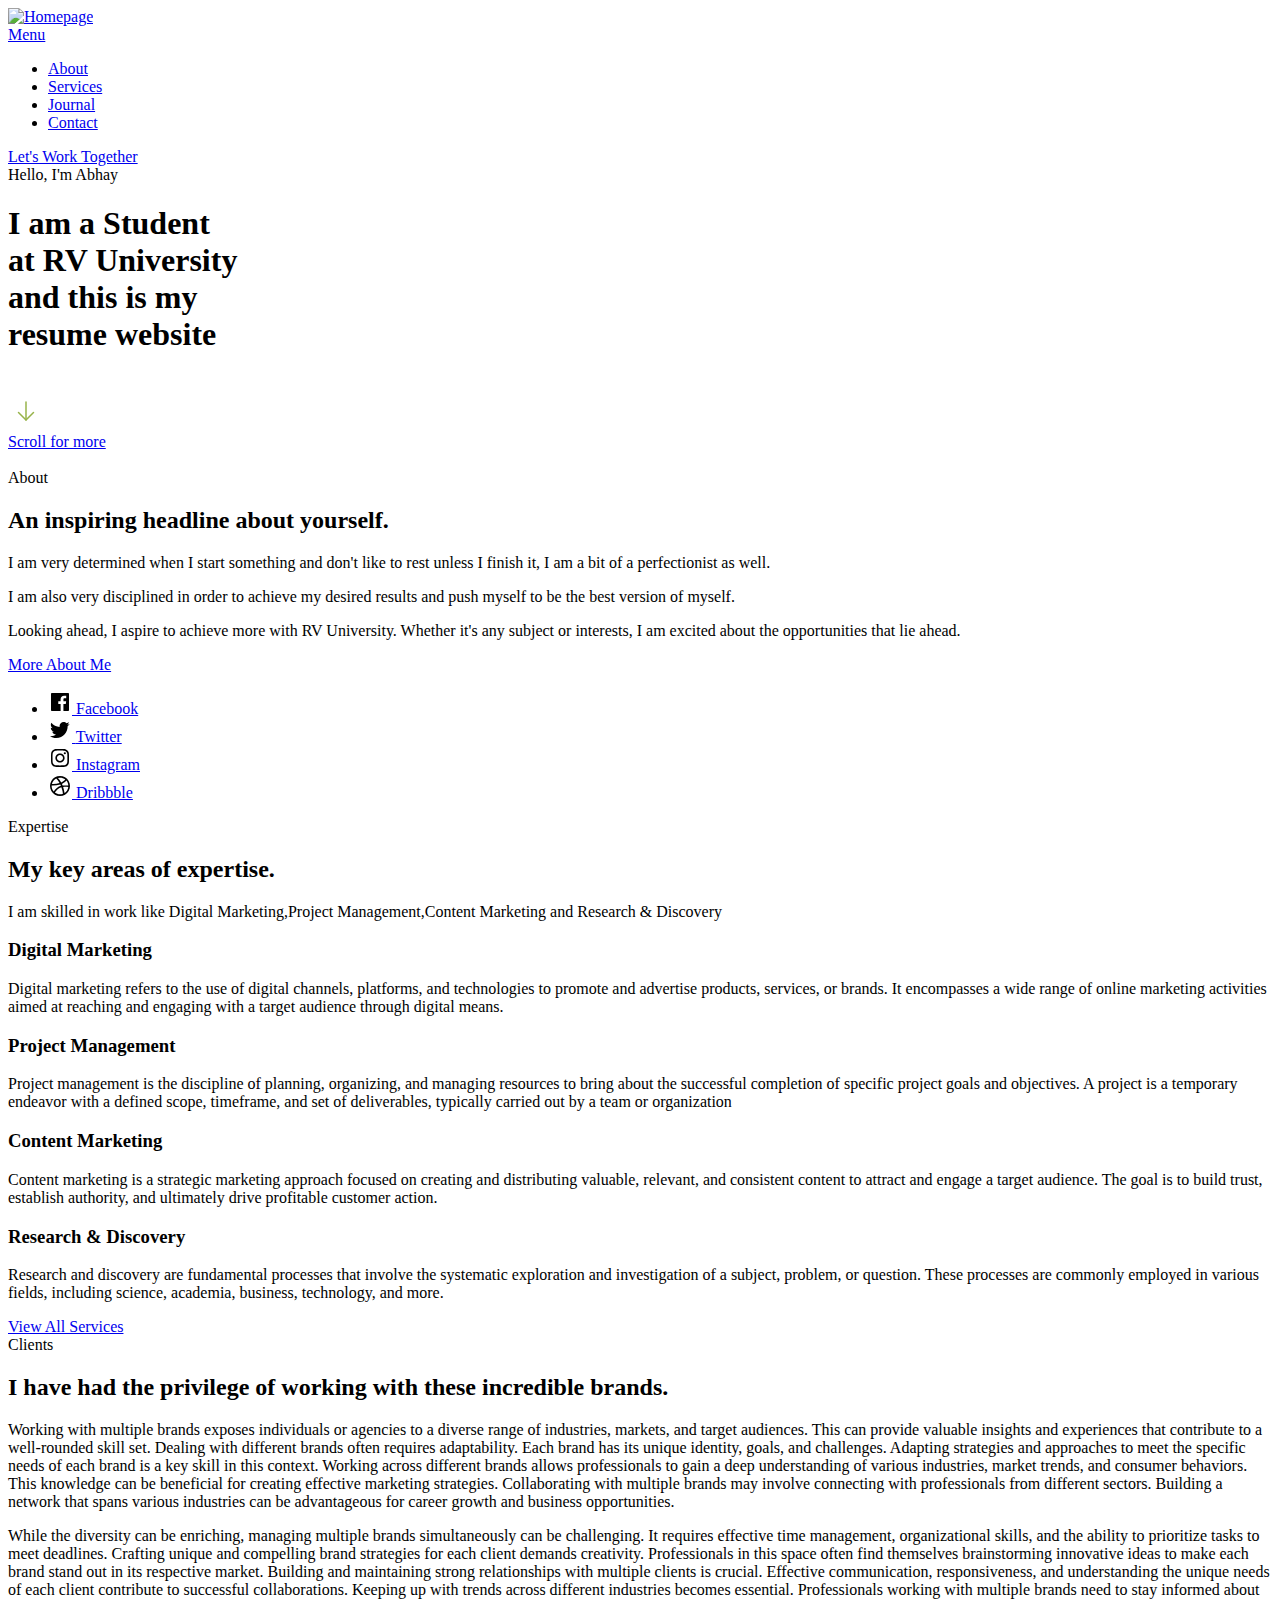
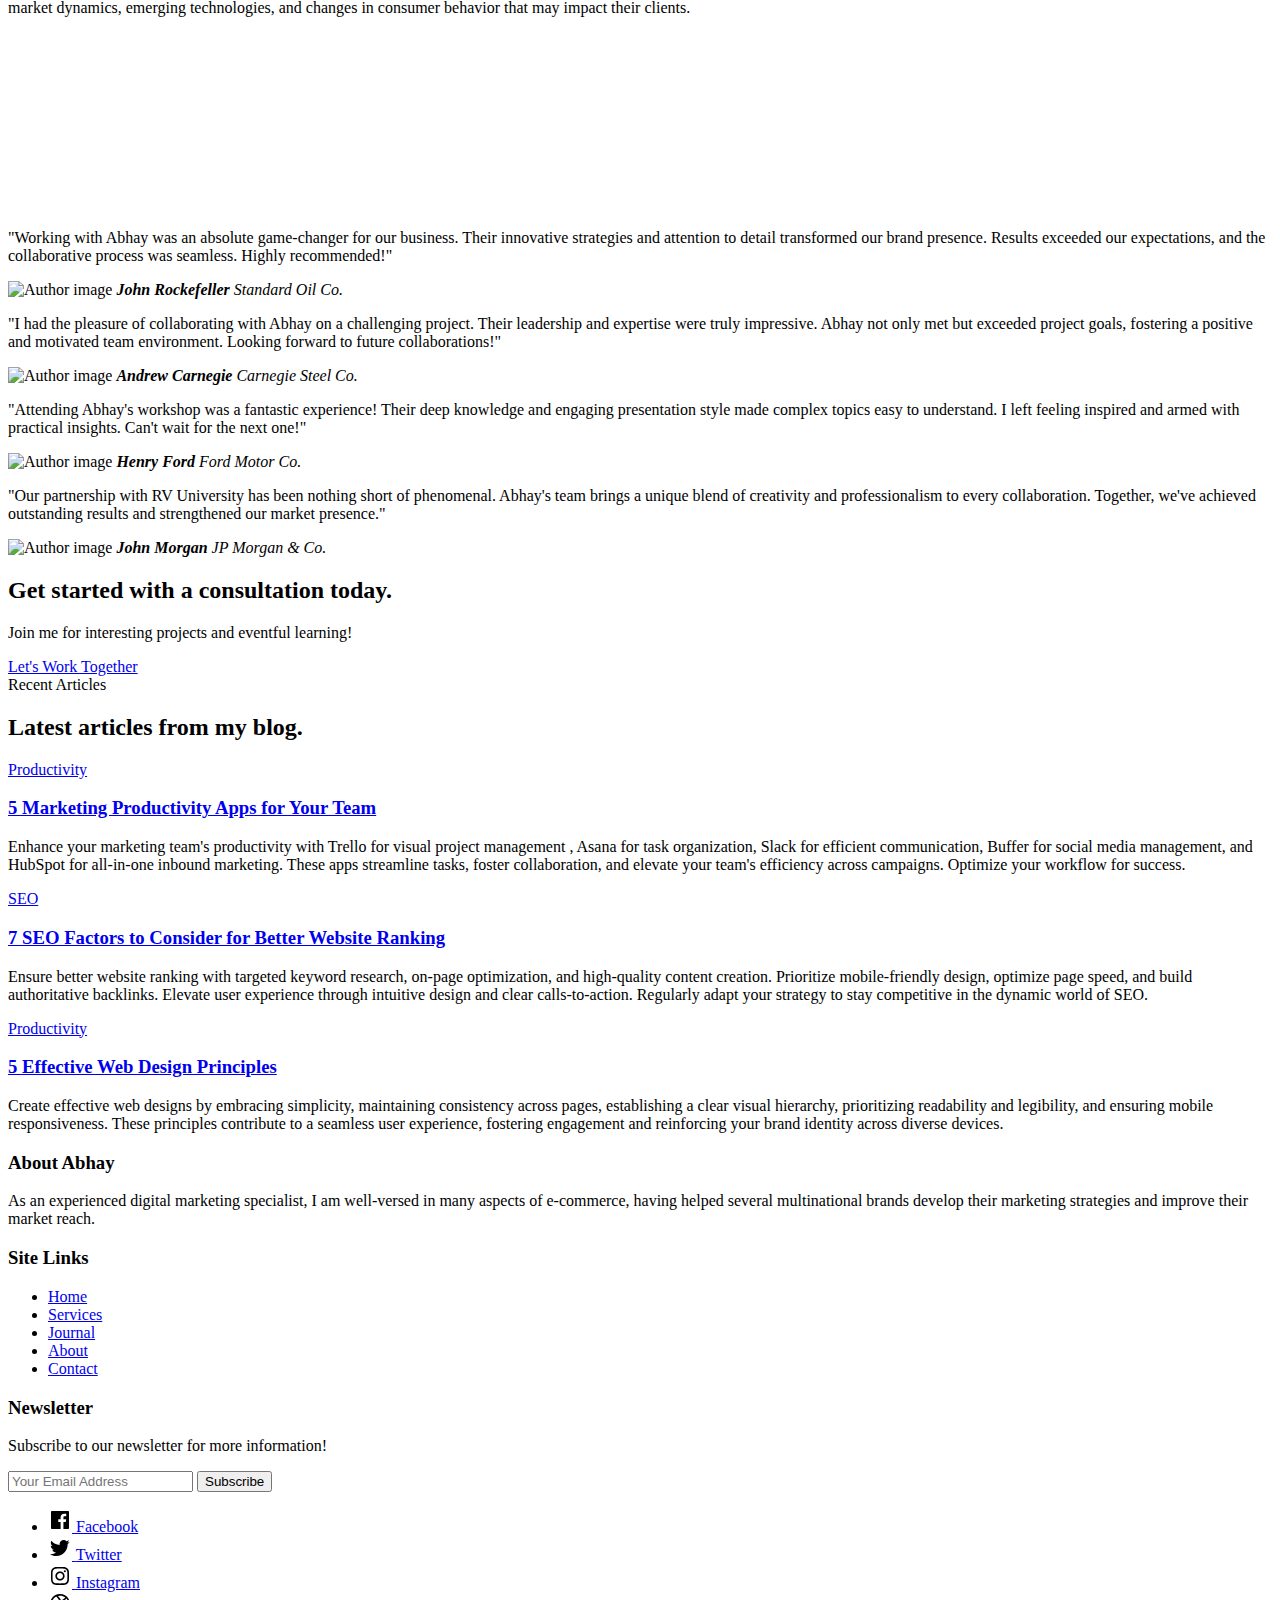
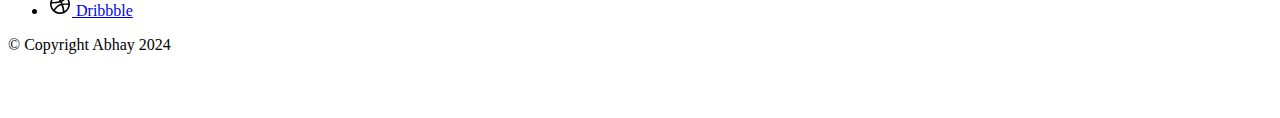
==== index.html @ 5c1fb2f8 "Add files via upload" ====
<!DOCTYPE html>
<html lang="en" class="no-js" >
<head>

    <!--- basic page needs
    ================================================== -->
    <meta charset="utf-8">
    <meta name="viewport" content="width=device-width, initial-scale=1">
    <title>Abhay</title>

    <script>
        document.documentElement.classList.remove('no-js');
        document.documentElement.classList.add('js');
    </script>

    <!-- CSS
    ================================================== -->
    <link rel="stylesheet" href="css/vendor.css">
    <link rel="stylesheet" href="css/styles.css">

    <!-- favicons
    ================================================== -->
    <link rel="apple-touch-icon" sizes="180x180" href="apple-touch-icon.png">
    <link rel="icon" type="image/png" sizes="32x32" href="C:\RVU\hackathon\abhay-resume\images\icons\apex.png">
    <link rel="icon" type="image/png" sizes="16x16" href="C:\RVU\hackathon\abhay-resume\images\icons\apex.png">
    <link rel="manifest" href="site.webmanifest">

</head>


<body id="top">

    
    <!-- preloader
    ================================================== -->
    <div id="preloader">
        <div id="loader" class="dots-fade">
            <div></div>
            <div></div>
            <div></div>
        </div>
    </div>


    <!-- page wrap
    ================================================== -->
    <div id="page" class="s-pagewrap ss-home">


        <!-- # site header 
        ================================================== -->
        <header class="s-header">

            <div class="row s-header__inner width-sixteen-col">

                <div class="s-header__block">
                    <div class="s-header__logo">
                        <a class="logo" href="index.html">
                            <img src="C:\RVU\hackathon\abhay-resume\images\icons\logo.jpg" alt="Homepage">
                        </a>
                    </div>

                    <a class="s-header__menu-toggle" href="#0"><span>Menu</span></a>
                </div> <!-- end s-header__block -->

                <nav class="s-header__nav">
    
                    <ul class="s-header__menu-links">
                        <li><a href="about.html">About</a></li>
                        <li><a href="services.html">Services</a></li>
                        <li><a href="blog.html">Journal</a></li>
                        <li><a href="contact.html">Contact</a></li>
                    </ul> <!-- s-header__menu-links -->

                    <div class="s-header__contact">
                        <a href="contact.html" class="btn btn--primary s-header__contact-btn">Let's Work Together</a>                        
                    </div> <!-- s-header__contact -->
    
                </nav> <!-- end s-header__nav -->

            </div> <!-- end s-header__inner -->

        </header> <!-- end s-header -->


        <!-- # site main content
        ================================================== -->
        <section id="content" class="s-content">

            <!-- intro
            ----------------------------------------------- -->
            <section id="intro" class="s-intro">

                <div class="row s-intro__content width-sixteen-col">

                    <div class="column lg-12 s-intro__content-inner grid-block">
                        
                        <div class="s-intro__content-text">
                            <div class="s-intro__content-pretitle text-pretitle">Hello, I'm Abhay</div>
                            <h1 class="s-intro__content-title">
                            I am a Student <br>
                            at RV University <br>
                            and this is my <br>
                            resume website
                            </h1>
                        </div> <!-- s-intro__content-text -->

                        <div class="s-intro__content-media"> 
                            <div class="s-intro__content-media-inner">                               
                                <img src="C:\Users\abhay\OneDrive\Pictures\Saved Pictures\pfp.jpg" srcset="C:\Users\abhay\OneDrive\Pictures\Saved Pictures\pfp-bg.jpg 1x,C:\Users\abhay\OneDrive\Pictures\Saved Pictures-bg@2x.jpg 2x" alt="">
                                <div class="lines">                               
                                    <span></span>                                  
                                </div>
                            </div>
                        </div> <!-- s-intro__content-media -->                      

                        <div class="s-intro__scroll-down">
                            <a href="#about" class="smoothscroll">
                                <div class="scroll-icon">
                                    <svg xmlns="http://www.w3.org/2000/svg" viewBox="0 0 24 24" width="36" height="36" fill="none" stroke="#97b34a" stroke-width="1" stroke-linecap="round" stroke-linejoin="round">&lt;!--!  Atomicons Free 1.00 by @atisalab License - https://atomicons.com/license/ (Icons: CC BY 4.0) Copyright 2021 Atomicons --&gt;<polyline points="7 13 12 18 17 13"></polyline><line x1="12" y1="18" x2="12" y2="6"></line></svg>
                                </div>
                                <span>Scroll for more</span>
                            </a>
                        </div> <!-- s-intro__scroll-down -->
                        
                    </div> <!-- s-intro__content-inner -->

                </div> <!-- s-intro__content -->

            </section> <!-- end s-intro -->

            <!-- about
            ----------------------------------------------- -->
            <section id="about" class="s-about target-section">

                <div class="row s-about__content width-sixteen-col">
                    <div class="column grid-block grid-section-split">

                        <img src="images/geometric_shape.svg" alt="" class="s-about__content-imgbg">

                        <div class="section-header grid-section-split__header">
                            <div class="text-pretitle">About</div>                           
                            <h2 class="text-display-title">
                            An inspiring headline about yourself.
                            </h2>                           
                        </div> <!-- end section-header -->

                        <div class="s-about__content-main grid-section-split__primary">
                            <p class="attention-getter">
                           I am very determined when I start something
                           and don't like to rest unless I finish it,
                           I am a bit of a perfectionist as well.
                            </p>

                            <p class="attention-getter">
                            I am also very disciplined in order to achieve my desired results
                            and push myself to be the best version of myself.

                            <p class="attention-getter">
                                Looking ahead, I aspire to achieve more with RV University.
                                 Whether it's any subject or interests, 
                                 I am excited about the opportunities that lie ahead.
                            </p>
                        </div> <!-- end s-about__content-main -->

                        <div class="s-about__content-btn grid-section-split__bottom">
                            <a href="about.html" class="btn btn--stroke u-fullwidth">More About Me</a>

                            <ul class="s-about__social social-list">
                                <li>
                                    <a href="#0">
                                        <svg xmlns="http://www.w3.org/2000/svg" width="24" height="24" viewBox="0 0 24 24" style="fill:rgba(0, 0, 0, 1);transform:;-ms-filter:"><path d="M20,3H4C3.447,3,3,3.448,3,4v16c0,0.552,0.447,1,1,1h8.615v-6.96h-2.338v-2.725h2.338v-2c0-2.325,1.42-3.592,3.5-3.592 c0.699-0.002,1.399,0.034,2.095,0.107v2.42h-1.435c-1.128,0-1.348,0.538-1.348,1.325v1.735h2.697l-0.35,2.725h-2.348V21H20 c0.553,0,1-0.448,1-1V4C21,3.448,20.553,3,20,3z"></path></svg>
                                        <span class="u-screen-reader-text">Facebook</span>
                                    </a>
                                </li>
                                <li>
                                    <a href="#0">
                                        <svg xmlns="http://www.w3.org/2000/svg" width="24" height="24" viewBox="0 0 24 24" style="fill:rgba(0, 0, 0, 1);transform:;-ms-filter:"><path d="M19.633,7.997c0.013,0.175,0.013,0.349,0.013,0.523c0,5.325-4.053,11.461-11.46,11.461c-2.282,0-4.402-0.661-6.186-1.809 c0.324,0.037,0.636,0.05,0.973,0.05c1.883,0,3.616-0.636,5.001-1.721c-1.771-0.037-3.255-1.197-3.767-2.793 c0.249,0.037,0.499,0.062,0.761,0.062c0.361,0,0.724-0.05,1.061-0.137c-1.847-0.374-3.23-1.995-3.23-3.953v-0.05 c0.537,0.299,1.16,0.486,1.82,0.511C3.534,9.419,2.823,8.184,2.823,6.787c0-0.748,0.199-1.434,0.548-2.032 c1.983,2.443,4.964,4.04,8.306,4.215c-0.062-0.3-0.1-0.611-0.1-0.923c0-2.22,1.796-4.028,4.028-4.028 c1.16,0,2.207,0.486,2.943,1.272c0.91-0.175,1.782-0.512,2.556-0.973c-0.299,0.935-0.936,1.721-1.771,2.22 c0.811-0.088,1.597-0.312,2.319-0.624C21.104,6.712,20.419,7.423,19.633,7.997z"></path></svg>
                                        <span class="u-screen-reader-text">Twitter</span>
                                    </a>
                                </li>
                                <li>
                                    <a href="#0">
                                        <svg xmlns="http://www.w3.org/2000/svg" width="24" height="24" viewBox="0 0 24 24" style="fill:rgba(0, 0, 0, 1);transform:;-ms-filter:"><path d="M11.999,7.377c-2.554,0-4.623,2.07-4.623,4.623c0,2.554,2.069,4.624,4.623,4.624c2.552,0,4.623-2.07,4.623-4.624 C16.622,9.447,14.551,7.377,11.999,7.377L11.999,7.377z M11.999,15.004c-1.659,0-3.004-1.345-3.004-3.003 c0-1.659,1.345-3.003,3.004-3.003s3.002,1.344,3.002,3.003C15.001,13.659,13.658,15.004,11.999,15.004L11.999,15.004z"></path><circle cx="16.806" cy="7.207" r="1.078"></circle><path d="M20.533,6.111c-0.469-1.209-1.424-2.165-2.633-2.632c-0.699-0.263-1.438-0.404-2.186-0.42 c-0.963-0.042-1.268-0.054-3.71-0.054s-2.755,0-3.71,0.054C7.548,3.074,6.809,3.215,6.11,3.479C4.9,3.946,3.945,4.902,3.477,6.111 c-0.263,0.7-0.404,1.438-0.419,2.186c-0.043,0.962-0.056,1.267-0.056,3.71c0,2.442,0,2.753,0.056,3.71 c0.015,0.748,0.156,1.486,0.419,2.187c0.469,1.208,1.424,2.164,2.634,2.632c0.696,0.272,1.435,0.426,2.185,0.45 c0.963,0.042,1.268,0.055,3.71,0.055s2.755,0,3.71-0.055c0.747-0.015,1.486-0.157,2.186-0.419c1.209-0.469,2.164-1.424,2.633-2.633 c0.263-0.7,0.404-1.438,0.419-2.186c0.043-0.962,0.056-1.267,0.056-3.71s0-2.753-0.056-3.71C20.941,7.57,20.801,6.819,20.533,6.111z M19.315,15.643c-0.007,0.576-0.111,1.147-0.311,1.688c-0.305,0.787-0.926,1.409-1.712,1.711c-0.535,0.199-1.099,0.303-1.67,0.311 c-0.95,0.044-1.218,0.055-3.654,0.055c-2.438,0-2.687,0-3.655-0.055c-0.569-0.007-1.135-0.112-1.669-0.311 c-0.789-0.301-1.414-0.923-1.719-1.711c-0.196-0.534-0.302-1.099-0.311-1.669c-0.043-0.95-0.053-1.218-0.053-3.654 c0-2.437,0-2.686,0.053-3.655c0.007-0.576,0.111-1.146,0.311-1.687c0.305-0.789,0.93-1.41,1.719-1.712 c0.534-0.198,1.1-0.303,1.669-0.311c0.951-0.043,1.218-0.055,3.655-0.055c2.437,0,2.687,0,3.654,0.055 c0.571,0.007,1.135,0.112,1.67,0.311c0.786,0.303,1.407,0.925,1.712,1.712c0.196,0.534,0.302,1.099,0.311,1.669 c0.043,0.951,0.054,1.218,0.054,3.655c0,2.436,0,2.698-0.043,3.654H19.315z"></path></svg>
                                        <span class="u-screen-reader-text">Instagram</span>
                                    </a>
                                </li>
                                <li>
                                    <a href="#0">
                                        <svg xmlns="http://www.w3.org/2000/svg" width="24" height="24" viewBox="0 0 24 24" style="fill: rgba(0, 0, 0, 1);transform: ;msFilter:;"><path d="M20.66 6.98a9.932 9.932 0 0 0-3.641-3.64C15.486 2.447 13.813 2 12 2s-3.486.447-5.02 1.34c-1.533.893-2.747 2.107-3.64 3.64S2 10.187 2 12s.446 3.487 1.34 5.02a9.924 9.924 0 0 0 3.641 3.64C8.514 21.553 10.187 22 12 22s3.486-.447 5.02-1.34a9.932 9.932 0 0 0 3.641-3.64C21.554 15.487 22 13.813 22 12s-.446-3.487-1.34-5.02zM12 3.66c2 0 3.772.64 5.32 1.919-.92 1.174-2.286 2.14-4.1 2.9-1.002-1.813-2.088-3.327-3.261-4.54A7.715 7.715 0 0 1 12 3.66zM5.51 6.8a8.116 8.116 0 0 1 2.711-2.22c1.212 1.201 2.325 2.7 3.34 4.5-2 .6-4.114.9-6.341.9-.573 0-1.006-.013-1.3-.04A8.549 8.549 0 0 1 5.51 6.8zM3.66 12c0-.054.003-.12.01-.2.007-.08.01-.146.01-.2.254.014.641.02 1.161.02 2.666 0 5.146-.367 7.439-1.1.187.373.381.793.58 1.26-1.32.293-2.674 1.006-4.061 2.14S6.4 16.247 5.76 17.5c-1.4-1.587-2.1-3.42-2.1-5.5zM12 20.34c-1.894 0-3.594-.587-5.101-1.759.601-1.187 1.524-2.322 2.771-3.401 1.246-1.08 2.483-1.753 3.71-2.02a29.441 29.441 0 0 1 1.56 6.62 8.166 8.166 0 0 1-2.94.56zm7.08-3.96a8.351 8.351 0 0 1-2.58 2.621c-.24-2.08-.7-4.107-1.379-6.081.932-.066 1.765-.1 2.5-.1.799 0 1.686.034 2.659.1a8.098 8.098 0 0 1-1.2 3.46zm-1.24-5c-1.16 0-2.233.047-3.22.14a27.053 27.053 0 0 0-.68-1.62c2.066-.906 3.532-2.006 4.399-3.3 1.2 1.414 1.854 3.027 1.96 4.84-.812-.04-1.632-.06-2.459-.06z"></path></svg>
                                        <span class="u-screen-reader-text">Dribbble</span>
                                    </a>
                                </li>
                            </ul> <!-- end s-footer__social -->
                        </div> <!-- end s-about__content-btn -->
                    
                    </div> <!-- content-inner -->
                </div>
                
            </section> <!-- end s-about -->

            <!-- expertise
            ----------------------------------------------- -->
            <section id="expertise" class="s-expertise">

                <div class="row s-expertise__content width-sixteen-col">
                    <div class="column xl-12 grid-block grid-section-split">

                        <div class="section-header grid-section-split__header">
                            <div class="text-pretitle">Expertise</div>                           
                            <h2 class="text-display-title">
                            My key areas of expertise.
                            </h2>     
                            
                            <p class="lead">
                           I am skilled in work like Digital Marketing,Project Management,Content Marketing and Research & Discovery
                            </p>
                        </div> <!-- end section-header -->

                        <div class="s-expertise__content-main grid-section-split__primary">

                            <div class="grid-list-items list-items show-ctr">
                                <div class="grid-list-items__item list-items__item">
                                    <div class="grid-list-items__title list-items__item-header">
                                        <h3 class="list-items__item-title">Digital Marketing</h3>
                                    </div>
                                    <div class="grid-list-items__text list-items__item-text">
                                        <p>
                                            Digital marketing refers to the use of digital channels, platforms, 
                                            and technologies to promote and advertise products, services, or brands. 
                                            It encompasses a wide range of online marketing activities aimed at reaching 
                                            and engaging with a target audience through digital means. 
                                        </p>
                                    </div>
                                </div> <!-- list-item -->
                                <div class="grid-list-items__item list-items__item">
                                    <div class="grid-list-items__title list-items__item-header">
                                        <h3 class="list-items__item-title">Project Management</h3>
                                    </div>
                                    <div class="grid-list-items__text list-items__item-text">
                                        <p>
                                            Project management is the discipline of planning, organizing, and managing resources to bring about the
                                             successful completion of specific project goals and objectives.
                                             A project is a temporary endeavor with a defined scope, timeframe, 
                                             and set of deliverables, typically carried out by a team or organization
                                        </p>
                                    </div>
                                </div> <!-- list-expertise__item -->
                                <div class="grid-list-items__item list-items__item">
                                    <div class="grid-list-items__title list-items__item-header">
                                        <h3 class="list-items__item-title">Content Marketing</h3>
                                    </div>
                                    <div class="grid-list-items__text list-items__item-text">
                                        <p>
                                            Content marketing is a strategic marketing approach focused on creating and distributing valuable, relevant,
                                             and consistent content to attract and engage a target audience. 
                                            The goal is to build trust, establish authority, and ultimately drive profitable customer action. 
                                        </p>
                                    </div>
                                </div> <!-- list-expertise__item -->
                                <div class="grid-list-items__item list-items__item">
                                    <div class="grid-list-items__title list-items__item-header">
                                        <h3 class="list-items__item-title">Research & Discovery</h3>
                                    </div>
                                    <div class="grid-list-items__text list-items__item-text">
                                        <p>
                                            Research and discovery are fundamental processes that involve the systematic exploration and 
                                            investigation of a subject, problem, or question.
                                             These processes are commonly employed in various fields,
                                              including science, academia, business, technology, and more. 
                                        </p>
                                    </div>
                                </div> <!-- list-expertise__item -->

                            </div> <!-- grid-list-items -->
                        </div> <!-- end s-expertise__content-main -->

                        <div class="s-expertise__content-btn grid-section-split__bottom">
                            <a href="services.html" class="btn btn--stroke u-fullwidth">View All Services</a>
                        </div> <!-- end s-about__content-btn -->

                    </div> <!-- end grid-block-->
                </div> <!-- end s-expertise__content -->

            </section> <!-- end s-expertise -->

            <!-- clients
            ----------------------------------------------- -->
            <section id="clients" class="s-clients">          

                <div class="row s-clients__content-block width-sixteen-col">
                    <div class="column xl-12 grid-block grid-section-split">
                    
                        <div class="section-header grid-section-split__header">
                            <div class="text-pretitle">Clients</div>                           
                            <h2 class="text-display-title">
                            I have had the privilege of working with these incredible brands.
                            </h2>       
                        </div> <!-- end section-header -->
                    
                        <div class="grid-section-split__primary">
                            <p class="lead">
                                Working with multiple brands exposes individuals or agencies to a diverse range of industries, markets, and target audiences. This can provide valuable insights and experiences that contribute to a well-rounded skill set.

                                 Dealing with different brands often requires adaptability. Each brand has its unique identity, goals, and challenges. Adapting strategies and approaches to meet the specific needs of each brand is a key skill in this context.
                                
                                 Working across different brands allows professionals to gain a deep understanding of various industries, market trends, and consumer behaviors. This knowledge can be beneficial for creating effective marketing strategies.
                                
                                 Collaborating with multiple brands may involve connecting with professionals from different sectors. Building a network that spans various industries can be advantageous for career growth and business opportunities.
                                
                            </p>   

                            <p>
                                While the diversity can be enriching, managing multiple brands simultaneously can be challenging. It requires effective time management, organizational skills, and the ability to prioritize tasks to meet deadlines.
                                
                                 Crafting unique and compelling brand strategies for each client demands creativity. Professionals in this space often find themselves brainstorming innovative ideas to make each brand stand out in its respective market.
                                
                                 Building and maintaining strong relationships with multiple clients is crucial. Effective communication, responsiveness, and understanding the unique needs of each client contribute to successful collaborations.
                                
                                Keeping up with trends across different industries becomes essential. Professionals working with multiple brands need to stay informed about market dynamics, emerging technologies, and changes in consumer behavior that may impact their clients.
                            </p>
                        </div> <!-- end grid-section-split__primary -->
                    
                    </div> <!-- end column -->
                </div> <!-- end row -->

                <div class="row s-clients__content-block width-sixteen-col">
                    <div class="column xl-12">
                    
                        <div class="clients-list">                            
                            <div class="clients-list__item">
                                <a href="#0">
                                    <img src="C:\RVU\hackathon\abhay-resume\clients\flash.svg" alt="">
                                </a>
                            </div>
                            <div class="clients-list__item">
                                <a href="#0">
                                    <img src="C:\RVU\hackathon\abhay-resume\clients\rise.svg" alt="">
                                </a>
                            </div>
                            <div class="clients-list__item">
                                <a href="#0">
                                    <img src="C:\RVU\hackathon\abhay-resume\clients\cactus.svg" alt="">
                                </a>
                            </div>
                            <div class="clients-list__item">
                                <a href="#0">
                                    <img src="C:\RVU\hackathon\abhay-resume\clients\pinpoint.svg" alt="">
                                </a>
                            </div>
                            <div class="clients-list__item">
                                <a href="#0">
                                    <img src="C:\RVU\hackathon\abhay-resume\clients\proline.svg" alt="">
                                </a>
                            </div>
                            <div class="clients-list__item">
                                <a href="#0">
                                    <img src="C:\RVU\hackathon\abhay-resume\clients\vision.svg" alt="">
                                </a>
                            </div>
                            <div class="column clients-list__item">
                                <a href="#0">
                                    <img src="C:\RVU\hackathon\abhay-resume\clients\volume.svg" alt="">
                                </a>
                            </div>
                            <div class="column clients-list__item">
                                <a href="#0">
                                    <img src="C:\RVU\hackathon\abhay-resume\clients\hitech.svg" alt="">
                                </a>
                            </div><div class="clients-list__item">
                                <a href="#0">
                                    <img src="C:\RVU\hackathon\abhay-resume\clients\terra.svg" alt="">
                                </a>
                            </div>
                            <div class="clients-list__item">
                                <a href="#0">
                                    <img src="C:\RVU\hackathon\abhay-resume\clients\chain.svg" alt="">
                                </a>
                            </div>
                        </div> <!-- end clients-list -->

                    </div> <!-- end column -->
                </div> <!-- end row -->
                                
                <div class="row s-clients__content-block width-sixteen-col">
                    <div class="column xl-12 testimonials">
                    
                        <div class="swiper-container testimonials__slider home-slider">

                            <div class="swiper-wrapper">
                                <div class="testimonials__slide swiper-slide">
                                    <p>
                                        "Working with Abhay was an absolute game-changer for our business. 
                                        Their innovative strategies and attention to detail transformed our brand presence.
                                         Results exceeded our expectations, and the collaborative process was seamless. Highly recommended!"
                                    </p>
                                    <div class="testimonials__author">
                                        <img src="images/avatars/user-01.jpg" alt="Author image" class="testimonials__avatar">
                                        <cite class="testimonials__cite">
                                            <strong>John Rockefeller</strong>
                                            <span>Standard Oil Co.</span>
                                        </cite>
                                    </div>
                                </div>
                                <div class="testimonials__slide swiper-slide">
                                    <p>
                                        "I had the pleasure of collaborating with Abhay on a challenging project. Their leadership and expertise were truly impressive.
                                         Abhay not only met but exceeded project goals, fostering a positive and motivated team environment. Looking forward to future collaborations!"
                                    </p>
                                    <div class="testimonials__author">
                                        <img src="images/avatars/user-04.jpg" alt="Author image" class="testimonials__avatar">
                                        <cite class="testimonials__cite">
                                            <strong>Andrew Carnegie</strong>
                                            <span>Carnegie Steel Co.</span>
                                        </cite>
                                    </div>
                                </div>
                                <div class="testimonials__slide swiper-slide">
                                    <p>
                                        "Attending Abhay's workshop was a fantastic experience! 
                                        Their deep knowledge and engaging presentation style made complex topics easy to understand. 
                                        I left feeling inspired and armed with practical insights. Can't wait for the next one!"
                                    </p>
                                    <div class="testimonials__author">
                                        <img src="images/avatars/user-06.jpg" alt="Author image" class="testimonials__avatar">
                                        <cite class="testimonials__cite">
                                            <strong>Henry Ford</strong>
                                            <span>Ford Motor Co.</span>
                                        </cite>
                                    </div>
                                </div>
                                <div class="testimonials__slide swiper-slide">
                                    <p>
                                        "Our partnership with RV University has been nothing short of phenomenal.
                                         Abhay's team brings a unique blend of creativity and professionalism to every collaboration.
                                     Together, we've achieved outstanding results and strengthened our market presence."
                                    </p>
                                    <div class="testimonials__author">
                                        <img src="images/avatars/user-02.jpg" alt="Author image" class="testimonials__avatar">
                                        <cite class="testimonials__cite">
                                            <strong>John Morgan</strong>
                                            <span>JP Morgan & Co.</span>
                                        </cite>
                                    </div>
                                </div> 
                            </div> <!-- end swiper-wrapper --> 

                            <div class="swiper-pagination"></div>

                        </div> <!--end testimonials__slider -->                    
                    
                    </div> <!-- end column -->
                </div> <!-- end row -->


            </section> <!-- end s-clients -->            

        </section> <!-- s-content-->

        <!-- # cta
        ================================================== -->
        <section id="cta" class="s-cta">

            <div class="row row-x-center text-center">
                <div class="column xl-8 lg-12">

                    <div class="s-cta__content">
                        <h2 class="text-display-title">
                        Get started with a consultation today.
                        </h2>
                        <p class="lead">
                       Join me for interesting projects and eventful learning!
                        </p>
                        <a href="contact.html" class="btn btn--primary">Let's Work Together</a>
                    </div>

                </div>
            </div>

        </section> <!-- end s-cta -->

        <!-- # journal
        ================================================== -->
        <section id="journal" class="s-journal">

            <div class="row s-journal__content width-sixteen-col">
                <div class="column xl-12 grid-block">

                    <div class="grid-full section-header text-center">
                        <div class="text-pretitle">Recent Articles</div>                           
                        <h2 class="text-display-title">
                        Latest articles from my blog.
                        </h2>  
                    </div> <!-- end section-header --> 

                    <div class="grid-full s-journal__content-main grid-list-items">

                        <div class="grid-list-items__item blog-card">
                            <div class="blog-card__header">
                                <div class="blog-card__cat-links">
                                  
                        </div> <!-- end blog-card -->
                        <div class="grid-list-items__item blog-card">
                            <div class="blog-card__header">
                                <div class="blog-card__cat-links">
                                    <a href="blog.html">Productivity</a>
                                </div>
                                <h3 class="blog-card__title"><a href="single.html">5 Marketing Productivity Apps for Your Team</a></h3>
                            </div>
                            <div class="blog-card__text">
                                <p>
                                    Enhance your marketing team's productivity with Trello for visual project management ,
                                     Asana for task organization, Slack for efficient communication, Buffer for social media management,
                                     and HubSpot for all-in-one inbound marketing. These apps streamline tasks, foster collaboration,
                                      and elevate your team's efficiency across campaigns. Optimize your workflow for success.
                                </p>
                            </div>
                        </div> <!-- end blog-card -->
                        <div class="grid-list-items__item blog-card">
                            <div class="blog-card__header">
                                <div class="blog-card__cat-links">
                                    <a href="blog.html">SEO</a>
                                </div>
                                <h3 class="blog-card__title"><a href="single.html">7 SEO Factors to Consider for Better Website Ranking</a></h3>
                            </div>
                            <div class="blog-card__text">
                                <p>
                                    Ensure better website ranking with targeted keyword research, on-page optimization, and high-quality content creation.
                                     Prioritize mobile-friendly design, optimize page speed, and build authoritative backlinks.
                                      Elevate user experience through intuitive design and clear calls-to-action.
                                     Regularly adapt your strategy to stay competitive in the dynamic world of SEO.
                                </p>
                            </div>
                        </div> <!-- end blog card -->
                        <div class="grid-list-items__item blog-card">
                            <div class="blog-card__header">
                                <div class="blog-card__cat-links">
                                    <a href="blog.html">Productivity</a>
                                </div>
                                <h3 class="blog-card__title"><a href="single.html">5 Effective Web Design Principles</a></h3>
                            </div>
                            <div class="blog-card__text">
                                <p>
                                    Create effective web designs by embracing simplicity, maintaining consistency across pages, establishing a clear visual hierarchy,
                                     prioritizing readability and legibility, and ensuring mobile responsiveness. 
                                    These principles contribute to a seamless user experience, fostering engagement and reinforcing your brand identity across diverse devices.
                                </p>
                            </div>
                        </div> <!-- end blog-card -->

                    </div> <!-- end grid-list-items -->

                </div> <!-- end grid-block-->
            </div> <!-- end s-journal__content -->

        </section> <!-- end s-journal -->


        <!-- # footer 
        ================================================== -->
        <footer class="s-footer">
            <div class="row s-footer__content">
                <div class="column xl-6 lg-6 md-12 s-footer__block s-footer__about">                    
                    <h3>About Abhay</h3>
                    <p>
                        As an experienced digital marketing specialist, I am well-versed in many aspects of e-commerce, 
                        having helped several multinational brands develop their marketing strategies and improve their market reach.
                    </p>               
                </div>                
                <div class="column xl-3 lg-6 md-12 s-footer__block s-footer__site-links">
                    <h3>Site Links</h3>
                    <ul class="link-list">
                        <li><a href="index.html">Home</a></li>
                        <li><a href="services.html">Services</a></li>
                        <li><a href="blog.html">Journal</a></li>
                        <li><a href="about.html">About</a></li>
                        <li><a href="contact.html">Contact</a></li>
                        
                    </ul>
                </div>
                <div class="column xl-3 lg-6 md-12 tab-12 s-footer__block s-footer__newsletter">
                    <h3>Newsletter</h3>

                    <p>
                    Subscribe to our newsletter for more information!
                    </p>

                    <div class="subscribe-form">
                        <form id="mc-form" class="mc-form">
                            <input type="email" name="EMAIL" id="mce-EMAIL" class="u-fullwidth text-center" placeholder="Your Email Address" title="The domain portion of the email address is invalid (the portion after the @)." pattern="^([^\x00-\x20\x22\x28\x29\x2c\x2e\x3a-\x3c\x3e\x40\x5b-\x5d\x7f-\xff]+|\x22([^\x0d\x22\x5c\x80-\xff]|\x5c[\x00-\x7f])*\x22)(\x2e([^\x00-\x20\x22\x28\x29\x2c\x2e\x3a-\x3c\x3e\x40\x5b-\x5d\x7f-\xff]+|\x22([^\x0d\x22\x5c\x80-\xff]|\x5c[\x00-\x7f])*\x22))*\x40([^\x00-\x20\x22\x28\x29\x2c\x2e\x3a-\x3c\x3e\x40\x5b-\x5d\x7f-\xff]+|\x5b([^\x0d\x5b-\x5d\x80-\xff]|\x5c[\x00-\x7f])*\x5d)(\x2e([^\x00-\x20\x22\x28\x29\x2c\x2e\x3a-\x3c\x3e\x40\x5b-\x5d\x7f-\xff]+|\x5b([^\x0d\x5b-\x5d\x80-\xff]|\x5c[\x00-\x7f])*\x5d))*(\.\w{2,})+$" required>
                            <input type="submit" name="subscribe" value="Subscribe" class="btn btn--primary btn--small u-fullwidth">
                            <!-- <div style="position: absolute; left: -5000px;" aria-hidden="true"><input type="text" name="b_cdb7b577e41181934ed6a6a44_9a91cfe7b3" tabindex="-1" value=""></div> -->
                            <div class="mc-status"></div>
                        </form>
                    </div>
                </div>
            </div>    
            
            <div class="row s-footer__bottom">
                <div class="column xl-6 lg-12">
                    <ul class="s-footer__social social-list">
                        <li>
                            <a href="https://www.facebook.com/">
                                <svg xmlns="http://www.w3.org/2000/svg" width="24" height="24" viewBox="0 0 24 24" style="fill:rgba(0, 0, 0, 1);transform:;-ms-filter:"><path d="M20,3H4C3.447,3,3,3.448,3,4v16c0,0.552,0.447,1,1,1h8.615v-6.96h-2.338v-2.725h2.338v-2c0-2.325,1.42-3.592,3.5-3.592 c0.699-0.002,1.399,0.034,2.095,0.107v2.42h-1.435c-1.128,0-1.348,0.538-1.348,1.325v1.735h2.697l-0.35,2.725h-2.348V21H20 c0.553,0,1-0.448,1-1V4C21,3.448,20.553,3,20,3z"></path></svg>
                                <span class="u-screen-reader-text">Facebook</span>
                            </a>
                        </li>
                        <li>
                            <a href="https://twitter.com/i/flow/login">
                                <svg xmlns="http://www.w3.org/2000/svg" width="24" height="24" viewBox="0 0 24 24" style="fill:rgba(0, 0, 0, 1);transform:;-ms-filter:"><path d="M19.633,7.997c0.013,0.175,0.013,0.349,0.013,0.523c0,5.325-4.053,11.461-11.46,11.461c-2.282,0-4.402-0.661-6.186-1.809 c0.324,0.037,0.636,0.05,0.973,0.05c1.883,0,3.616-0.636,5.001-1.721c-1.771-0.037-3.255-1.197-3.767-2.793 c0.249,0.037,0.499,0.062,0.761,0.062c0.361,0,0.724-0.05,1.061-0.137c-1.847-0.374-3.23-1.995-3.23-3.953v-0.05 c0.537,0.299,1.16,0.486,1.82,0.511C3.534,9.419,2.823,8.184,2.823,6.787c0-0.748,0.199-1.434,0.548-2.032 c1.983,2.443,4.964,4.04,8.306,4.215c-0.062-0.3-0.1-0.611-0.1-0.923c0-2.22,1.796-4.028,4.028-4.028 c1.16,0,2.207,0.486,2.943,1.272c0.91-0.175,1.782-0.512,2.556-0.973c-0.299,0.935-0.936,1.721-1.771,2.22 c0.811-0.088,1.597-0.312,2.319-0.624C21.104,6.712,20.419,7.423,19.633,7.997z"></path></svg>
                                <span class="u-screen-reader-text">Twitter</span>
                            </a>
                        </li>
                        <li>
                            <a href="https://www.instagram.com/">
                                <svg xmlns="http://www.w3.org/2000/svg" width="24" height="24" viewBox="0 0 24 24" style="fill:rgba(0, 0, 0, 1);transform:;-ms-filter:"><path d="M11.999,7.377c-2.554,0-4.623,2.07-4.623,4.623c0,2.554,2.069,4.624,4.623,4.624c2.552,0,4.623-2.07,4.623-4.624 C16.622,9.447,14.551,7.377,11.999,7.377L11.999,7.377z M11.999,15.004c-1.659,0-3.004-1.345-3.004-3.003 c0-1.659,1.345-3.003,3.004-3.003s3.002,1.344,3.002,3.003C15.001,13.659,13.658,15.004,11.999,15.004L11.999,15.004z"></path><circle cx="16.806" cy="7.207" r="1.078"></circle><path d="M20.533,6.111c-0.469-1.209-1.424-2.165-2.633-2.632c-0.699-0.263-1.438-0.404-2.186-0.42 c-0.963-0.042-1.268-0.054-3.71-0.054s-2.755,0-3.71,0.054C7.548,3.074,6.809,3.215,6.11,3.479C4.9,3.946,3.945,4.902,3.477,6.111 c-0.263,0.7-0.404,1.438-0.419,2.186c-0.043,0.962-0.056,1.267-0.056,3.71c0,2.442,0,2.753,0.056,3.71 c0.015,0.748,0.156,1.486,0.419,2.187c0.469,1.208,1.424,2.164,2.634,2.632c0.696,0.272,1.435,0.426,2.185,0.45 c0.963,0.042,1.268,0.055,3.71,0.055s2.755,0,3.71-0.055c0.747-0.015,1.486-0.157,2.186-0.419c1.209-0.469,2.164-1.424,2.633-2.633 c0.263-0.7,0.404-1.438,0.419-2.186c0.043-0.962,0.056-1.267,0.056-3.71s0-2.753-0.056-3.71C20.941,7.57,20.801,6.819,20.533,6.111z M19.315,15.643c-0.007,0.576-0.111,1.147-0.311,1.688c-0.305,0.787-0.926,1.409-1.712,1.711c-0.535,0.199-1.099,0.303-1.67,0.311 c-0.95,0.044-1.218,0.055-3.654,0.055c-2.438,0-2.687,0-3.655-0.055c-0.569-0.007-1.135-0.112-1.669-0.311 c-0.789-0.301-1.414-0.923-1.719-1.711c-0.196-0.534-0.302-1.099-0.311-1.669c-0.043-0.95-0.053-1.218-0.053-3.654 c0-2.437,0-2.686,0.053-3.655c0.007-0.576,0.111-1.146,0.311-1.687c0.305-0.789,0.93-1.41,1.719-1.712 c0.534-0.198,1.1-0.303,1.669-0.311c0.951-0.043,1.218-0.055,3.655-0.055c2.437,0,2.687,0,3.654,0.055 c0.571,0.007,1.135,0.112,1.67,0.311c0.786,0.303,1.407,0.925,1.712,1.712c0.196,0.534,0.302,1.099,0.311,1.669 c0.043,0.951,0.054,1.218,0.054,3.655c0,2.436,0,2.698-0.043,3.654H19.315z"></path></svg>
                                <span class="u-screen-reader-text">Instagram</span>
                            </a>
                        </li>
                        <li>
                            <a href="https://dribbble.com/">
                                <svg xmlns="http://www.w3.org/2000/svg" width="24" height="24" viewBox="0 0 24 24" style="fill: rgba(0, 0, 0, 1);transform: ;msFilter:;"><path d="M20.66 6.98a9.932 9.932 0 0 0-3.641-3.64C15.486 2.447 13.813 2 12 2s-3.486.447-5.02 1.34c-1.533.893-2.747 2.107-3.64 3.64S2 10.187 2 12s.446 3.487 1.34 5.02a9.924 9.924 0 0 0 3.641 3.64C8.514 21.553 10.187 22 12 22s3.486-.447 5.02-1.34a9.932 9.932 0 0 0 3.641-3.64C21.554 15.487 22 13.813 22 12s-.446-3.487-1.34-5.02zM12 3.66c2 0 3.772.64 5.32 1.919-.92 1.174-2.286 2.14-4.1 2.9-1.002-1.813-2.088-3.327-3.261-4.54A7.715 7.715 0 0 1 12 3.66zM5.51 6.8a8.116 8.116 0 0 1 2.711-2.22c1.212 1.201 2.325 2.7 3.34 4.5-2 .6-4.114.9-6.341.9-.573 0-1.006-.013-1.3-.04A8.549 8.549 0 0 1 5.51 6.8zM3.66 12c0-.054.003-.12.01-.2.007-.08.01-.146.01-.2.254.014.641.02 1.161.02 2.666 0 5.146-.367 7.439-1.1.187.373.381.793.58 1.26-1.32.293-2.674 1.006-4.061 2.14S6.4 16.247 5.76 17.5c-1.4-1.587-2.1-3.42-2.1-5.5zM12 20.34c-1.894 0-3.594-.587-5.101-1.759.601-1.187 1.524-2.322 2.771-3.401 1.246-1.08 2.483-1.753 3.71-2.02a29.441 29.441 0 0 1 1.56 6.62 8.166 8.166 0 0 1-2.94.56zm7.08-3.96a8.351 8.351 0 0 1-2.58 2.621c-.24-2.08-.7-4.107-1.379-6.081.932-.066 1.765-.1 2.5-.1.799 0 1.686.034 2.659.1a8.098 8.098 0 0 1-1.2 3.46zm-1.24-5c-1.16 0-2.233.047-3.22.14a27.053 27.053 0 0 0-.68-1.62c2.066-.906 3.532-2.006 4.399-3.3 1.2 1.414 1.854 3.027 1.96 4.84-.812-.04-1.632-.06-2.459-.06z"></path></svg>
                                <span class="u-screen-reader-text">Dribbble</span>
                            </a>
                        </li>
                    </ul> <!-- end s-footer__social -->
                </div>
                <div class="column xl-6 lg-12">
                    <p class="ss-copyright">
                        <span>© Copyright Abhay 2024</span> 
                    </p>
                </div>

                <div class="ss-go-top">
                    <a class="smoothscroll" title="Back to Top" href="#top">
                        <svg xmlns="http://www.w3.org/2000/svg" viewBox="0 0 24 24" width="36" height="36" fill="none" stroke="#ffffff" stroke-width="1" stroke-linecap="round" stroke-linejoin="round">&lt;!--!  Atomicons Free 1.00 by @atisalab License - https://atomicons.com/license/ (Icons: CC BY 4.0) Copyright 2021 Atomicons --&gt;<polyline points="17 11 12 6 7 11"></polyline><line x1="12" y1="18" x2="12" y2="6"></line></svg>
                    </a>
                </div> <!-- end ss-go-top -->
            </div>
            
        </footer> <!-- end s-footer -->

    </div> <!-- end page-wrap -->

    <!-- Java Script
    ================================================== -->
    <script src="js/plugins.js"></script>
    <script src="js/main.js"></script>

</body>
</html>
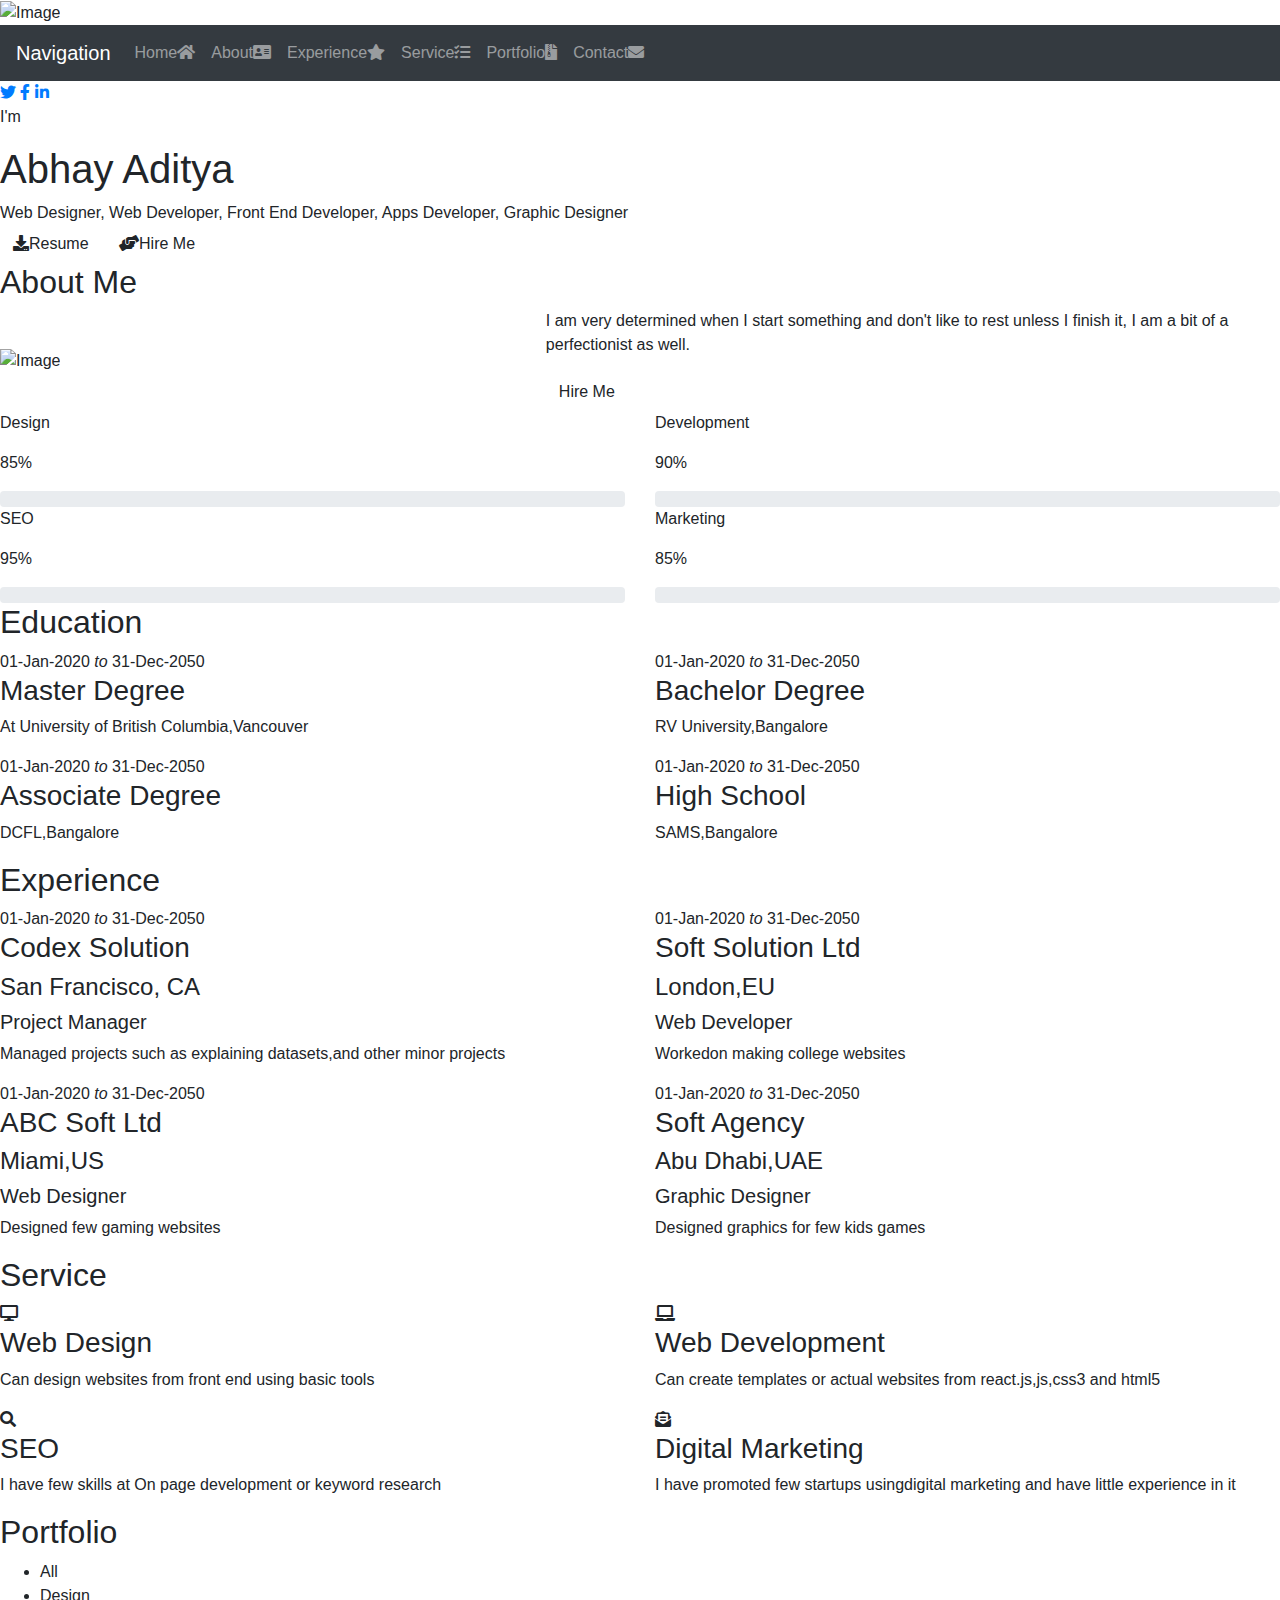
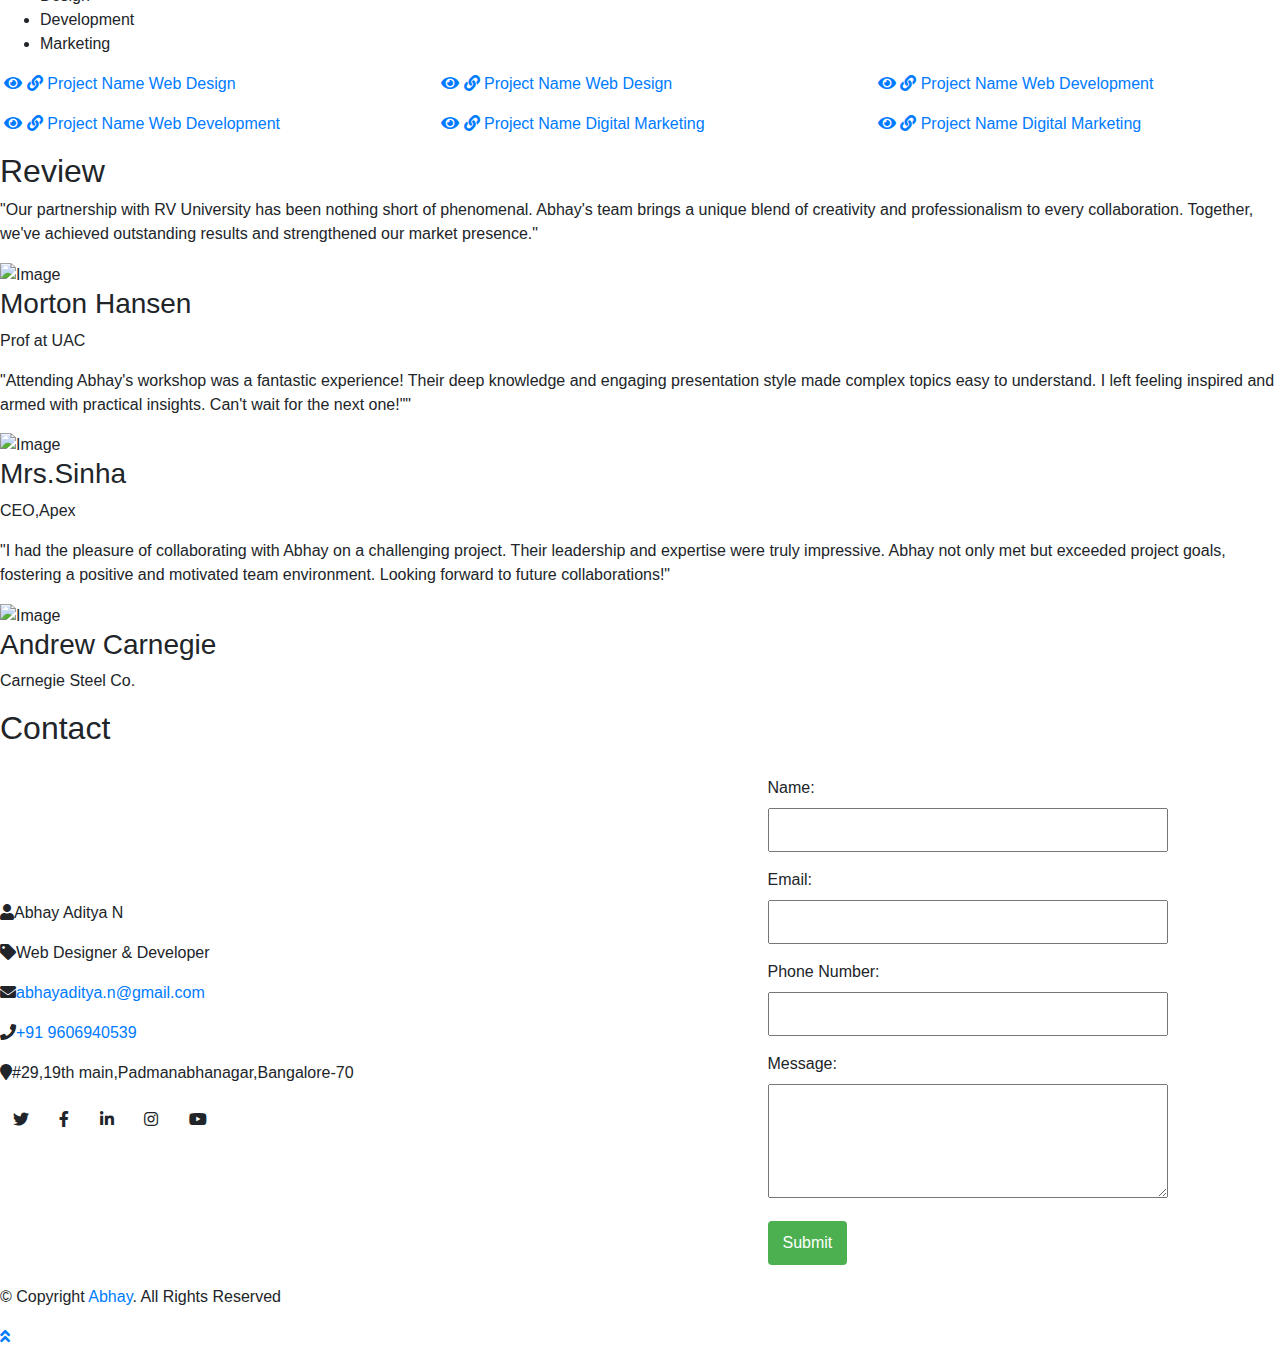
==== commit 207450dd: "Add files via upload" ====
--- a/index.html
+++ b/index.html
@@ -1,651 +1,555 @@
-<!DOCTYPE html>
-<html lang="en" class="no-js" >
-<head>
-
-    <!--- basic page needs
-    ================================================== -->
-    <meta charset="utf-8">
-    <meta name="viewport" content="width=device-width, initial-scale=1">
-    <title>Abhay</title>
-
-    <script>
-        document.documentElement.classList.remove('no-js');
-        document.documentElement.classList.add('js');
-    </script>
-
-    <!-- CSS
-    ================================================== -->
-    <link rel="stylesheet" href="css/vendor.css">
-    <link rel="stylesheet" href="css/styles.css">
-
-    <!-- favicons
-    ================================================== -->
-    <link rel="apple-touch-icon" sizes="180x180" href="apple-touch-icon.png">
-    <link rel="icon" type="image/png" sizes="32x32" href="C:\RVU\hackathon\abhay-resume\images\icons\apex.png">
-    <link rel="icon" type="image/png" sizes="16x16" href="C:\RVU\hackathon\abhay-resume\images\icons\apex.png">
-    <link rel="manifest" href="site.webmanifest">
-
-</head>
-
-
-<body id="top">
-
-    
-    <!-- preloader
-    ================================================== -->
-    <div id="preloader">
-        <div id="loader" class="dots-fade">
-            <div></div>
-            <div></div>
-            <div></div>
-        </div>
-    </div>
-
-
-    <!-- page wrap
-    ================================================== -->
-    <div id="page" class="s-pagewrap ss-home">
-
-
-        <!-- # site header 
-        ================================================== -->
-        <header class="s-header">
-
-            <div class="row s-header__inner width-sixteen-col">
-
-                <div class="s-header__block">
-                    <div class="s-header__logo">
-                        <a class="logo" href="index.html">
-                            <img src="C:\RVU\hackathon\abhay-resume\images\icons\logo.jpg" alt="Homepage">
-                        </a>
-                    </div>
-
-                    <a class="s-header__menu-toggle" href="#0"><span>Menu</span></a>
-                </div> <!-- end s-header__block -->
-
-                <nav class="s-header__nav">
-    
-                    <ul class="s-header__menu-links">
-                        <li><a href="about.html">About</a></li>
-                        <li><a href="services.html">Services</a></li>
-                        <li><a href="blog.html">Journal</a></li>
-                        <li><a href="contact.html">Contact</a></li>
-                    </ul> <!-- s-header__menu-links -->
-
-                    <div class="s-header__contact">
-                        <a href="contact.html" class="btn btn--primary s-header__contact-btn">Let's Work Together</a>                        
-                    </div> <!-- s-header__contact -->
-    
-                </nav> <!-- end s-header__nav -->
-
-            </div> <!-- end s-header__inner -->
-
-        </header> <!-- end s-header -->
-
-
-        <!-- # site main content
-        ================================================== -->
-        <section id="content" class="s-content">
-
-            <!-- intro
-            ----------------------------------------------- -->
-            <section id="intro" class="s-intro">
-
-                <div class="row s-intro__content width-sixteen-col">
-
-                    <div class="column lg-12 s-intro__content-inner grid-block">
-                        
-                        <div class="s-intro__content-text">
-                            <div class="s-intro__content-pretitle text-pretitle">Hello, I'm Abhay</div>
-                            <h1 class="s-intro__content-title">
-                            I am a Student <br>
-                            at RV University <br>
-                            and this is my <br>
-                            resume website
-                            </h1>
-                        </div> <!-- s-intro__content-text -->
-
-                        <div class="s-intro__content-media"> 
-                            <div class="s-intro__content-media-inner">                               
-                                <img src="C:\Users\abhay\OneDrive\Pictures\Saved Pictures\pfp.jpg" srcset="C:\Users\abhay\OneDrive\Pictures\Saved Pictures\pfp-bg.jpg 1x,C:\Users\abhay\OneDrive\Pictures\Saved Pictures-bg@2x.jpg 2x" alt="">
-                                <div class="lines">                               
-                                    <span></span>                                  
-                                </div>
-                            </div>
-                        </div> <!-- s-intro__content-media -->                      
-
-                        <div class="s-intro__scroll-down">
-                            <a href="#about" class="smoothscroll">
-                                <div class="scroll-icon">
-                                    <svg xmlns="http://www.w3.org/2000/svg" viewBox="0 0 24 24" width="36" height="36" fill="none" stroke="#97b34a" stroke-width="1" stroke-linecap="round" stroke-linejoin="round">&lt;!--!  Atomicons Free 1.00 by @atisalab License - https://atomicons.com/license/ (Icons: CC BY 4.0) Copyright 2021 Atomicons --&gt;<polyline points="7 13 12 18 17 13"></polyline><line x1="12" y1="18" x2="12" y2="6"></line></svg>
-                                </div>
-                                <span>Scroll for more</span>
-                            </a>
-                        </div> <!-- s-intro__scroll-down -->
-                        
-                    </div> <!-- s-intro__content-inner -->
-
-                </div> <!-- s-intro__content -->
-
-            </section> <!-- end s-intro -->
-
-            <!-- about
-            ----------------------------------------------- -->
-            <section id="about" class="s-about target-section">
-
-                <div class="row s-about__content width-sixteen-col">
-                    <div class="column grid-block grid-section-split">
-
-                        <img src="images/geometric_shape.svg" alt="" class="s-about__content-imgbg">
-
-                        <div class="section-header grid-section-split__header">
-                            <div class="text-pretitle">About</div>                           
-                            <h2 class="text-display-title">
-                            An inspiring headline about yourself.
-                            </h2>                           
-                        </div> <!-- end section-header -->
-
-                        <div class="s-about__content-main grid-section-split__primary">
-                            <p class="attention-getter">
-                           I am very determined when I start something
-                           and don't like to rest unless I finish it,
-                           I am a bit of a perfectionist as well.
-                            </p>
-
-                            <p class="attention-getter">
-                            I am also very disciplined in order to achieve my desired results
-                            and push myself to be the best version of myself.
-
-                            <p class="attention-getter">
-                                Looking ahead, I aspire to achieve more with RV University.
-                                 Whether it's any subject or interests, 
-                                 I am excited about the opportunities that lie ahead.
-                            </p>
-                        </div> <!-- end s-about__content-main -->
-
-                        <div class="s-about__content-btn grid-section-split__bottom">
-                            <a href="about.html" class="btn btn--stroke u-fullwidth">More About Me</a>
-
-                            <ul class="s-about__social social-list">
-                                <li>
-                                    <a href="#0">
-                                        <svg xmlns="http://www.w3.org/2000/svg" width="24" height="24" viewBox="0 0 24 24" style="fill:rgba(0, 0, 0, 1);transform:;-ms-filter:"><path d="M20,3H4C3.447,3,3,3.448,3,4v16c0,0.552,0.447,1,1,1h8.615v-6.96h-2.338v-2.725h2.338v-2c0-2.325,1.42-3.592,3.5-3.592 c0.699-0.002,1.399,0.034,2.095,0.107v2.42h-1.435c-1.128,0-1.348,0.538-1.348,1.325v1.735h2.697l-0.35,2.725h-2.348V21H20 c0.553,0,1-0.448,1-1V4C21,3.448,20.553,3,20,3z"></path></svg>
-                                        <span class="u-screen-reader-text">Facebook</span>
-                                    </a>
-                                </li>
-                                <li>
-                                    <a href="#0">
-                                        <svg xmlns="http://www.w3.org/2000/svg" width="24" height="24" viewBox="0 0 24 24" style="fill:rgba(0, 0, 0, 1);transform:;-ms-filter:"><path d="M19.633,7.997c0.013,0.175,0.013,0.349,0.013,0.523c0,5.325-4.053,11.461-11.46,11.461c-2.282,0-4.402-0.661-6.186-1.809 c0.324,0.037,0.636,0.05,0.973,0.05c1.883,0,3.616-0.636,5.001-1.721c-1.771-0.037-3.255-1.197-3.767-2.793 c0.249,0.037,0.499,0.062,0.761,0.062c0.361,0,0.724-0.05,1.061-0.137c-1.847-0.374-3.23-1.995-3.23-3.953v-0.05 c0.537,0.299,1.16,0.486,1.82,0.511C3.534,9.419,2.823,8.184,2.823,6.787c0-0.748,0.199-1.434,0.548-2.032 c1.983,2.443,4.964,4.04,8.306,4.215c-0.062-0.3-0.1-0.611-0.1-0.923c0-2.22,1.796-4.028,4.028-4.028 c1.16,0,2.207,0.486,2.943,1.272c0.91-0.175,1.782-0.512,2.556-0.973c-0.299,0.935-0.936,1.721-1.771,2.22 c0.811-0.088,1.597-0.312,2.319-0.624C21.104,6.712,20.419,7.423,19.633,7.997z"></path></svg>
-                                        <span class="u-screen-reader-text">Twitter</span>
-                                    </a>
-                                </li>
-                                <li>
-                                    <a href="#0">
-                                        <svg xmlns="http://www.w3.org/2000/svg" width="24" height="24" viewBox="0 0 24 24" style="fill:rgba(0, 0, 0, 1);transform:;-ms-filter:"><path d="M11.999,7.377c-2.554,0-4.623,2.07-4.623,4.623c0,2.554,2.069,4.624,4.623,4.624c2.552,0,4.623-2.07,4.623-4.624 C16.622,9.447,14.551,7.377,11.999,7.377L11.999,7.377z M11.999,15.004c-1.659,0-3.004-1.345-3.004-3.003 c0-1.659,1.345-3.003,3.004-3.003s3.002,1.344,3.002,3.003C15.001,13.659,13.658,15.004,11.999,15.004L11.999,15.004z"></path><circle cx="16.806" cy="7.207" r="1.078"></circle><path d="M20.533,6.111c-0.469-1.209-1.424-2.165-2.633-2.632c-0.699-0.263-1.438-0.404-2.186-0.42 c-0.963-0.042-1.268-0.054-3.71-0.054s-2.755,0-3.71,0.054C7.548,3.074,6.809,3.215,6.11,3.479C4.9,3.946,3.945,4.902,3.477,6.111 c-0.263,0.7-0.404,1.438-0.419,2.186c-0.043,0.962-0.056,1.267-0.056,3.71c0,2.442,0,2.753,0.056,3.71 c0.015,0.748,0.156,1.486,0.419,2.187c0.469,1.208,1.424,2.164,2.634,2.632c0.696,0.272,1.435,0.426,2.185,0.45 c0.963,0.042,1.268,0.055,3.71,0.055s2.755,0,3.71-0.055c0.747-0.015,1.486-0.157,2.186-0.419c1.209-0.469,2.164-1.424,2.633-2.633 c0.263-0.7,0.404-1.438,0.419-2.186c0.043-0.962,0.056-1.267,0.056-3.71s0-2.753-0.056-3.71C20.941,7.57,20.801,6.819,20.533,6.111z M19.315,15.643c-0.007,0.576-0.111,1.147-0.311,1.688c-0.305,0.787-0.926,1.409-1.712,1.711c-0.535,0.199-1.099,0.303-1.67,0.311 c-0.95,0.044-1.218,0.055-3.654,0.055c-2.438,0-2.687,0-3.655-0.055c-0.569-0.007-1.135-0.112-1.669-0.311 c-0.789-0.301-1.414-0.923-1.719-1.711c-0.196-0.534-0.302-1.099-0.311-1.669c-0.043-0.95-0.053-1.218-0.053-3.654 c0-2.437,0-2.686,0.053-3.655c0.007-0.576,0.111-1.146,0.311-1.687c0.305-0.789,0.93-1.41,1.719-1.712 c0.534-0.198,1.1-0.303,1.669-0.311c0.951-0.043,1.218-0.055,3.655-0.055c2.437,0,2.687,0,3.654,0.055 c0.571,0.007,1.135,0.112,1.67,0.311c0.786,0.303,1.407,0.925,1.712,1.712c0.196,0.534,0.302,1.099,0.311,1.669 c0.043,0.951,0.054,1.218,0.054,3.655c0,2.436,0,2.698-0.043,3.654H19.315z"></path></svg>
-                                        <span class="u-screen-reader-text">Instagram</span>
-                                    </a>
-                                </li>
-                                <li>
-                                    <a href="#0">
-                                        <svg xmlns="http://www.w3.org/2000/svg" width="24" height="24" viewBox="0 0 24 24" style="fill: rgba(0, 0, 0, 1);transform: ;msFilter:;"><path d="M20.66 6.98a9.932 9.932 0 0 0-3.641-3.64C15.486 2.447 13.813 2 12 2s-3.486.447-5.02 1.34c-1.533.893-2.747 2.107-3.64 3.64S2 10.187 2 12s.446 3.487 1.34 5.02a9.924 9.924 0 0 0 3.641 3.64C8.514 21.553 10.187 22 12 22s3.486-.447 5.02-1.34a9.932 9.932 0 0 0 3.641-3.64C21.554 15.487 22 13.813 22 12s-.446-3.487-1.34-5.02zM12 3.66c2 0 3.772.64 5.32 1.919-.92 1.174-2.286 2.14-4.1 2.9-1.002-1.813-2.088-3.327-3.261-4.54A7.715 7.715 0 0 1 12 3.66zM5.51 6.8a8.116 8.116 0 0 1 2.711-2.22c1.212 1.201 2.325 2.7 3.34 4.5-2 .6-4.114.9-6.341.9-.573 0-1.006-.013-1.3-.04A8.549 8.549 0 0 1 5.51 6.8zM3.66 12c0-.054.003-.12.01-.2.007-.08.01-.146.01-.2.254.014.641.02 1.161.02 2.666 0 5.146-.367 7.439-1.1.187.373.381.793.58 1.26-1.32.293-2.674 1.006-4.061 2.14S6.4 16.247 5.76 17.5c-1.4-1.587-2.1-3.42-2.1-5.5zM12 20.34c-1.894 0-3.594-.587-5.101-1.759.601-1.187 1.524-2.322 2.771-3.401 1.246-1.08 2.483-1.753 3.71-2.02a29.441 29.441 0 0 1 1.56 6.62 8.166 8.166 0 0 1-2.94.56zm7.08-3.96a8.351 8.351 0 0 1-2.58 2.621c-.24-2.08-.7-4.107-1.379-6.081.932-.066 1.765-.1 2.5-.1.799 0 1.686.034 2.659.1a8.098 8.098 0 0 1-1.2 3.46zm-1.24-5c-1.16 0-2.233.047-3.22.14a27.053 27.053 0 0 0-.68-1.62c2.066-.906 3.532-2.006 4.399-3.3 1.2 1.414 1.854 3.027 1.96 4.84-.812-.04-1.632-.06-2.459-.06z"></path></svg>
-                                        <span class="u-screen-reader-text">Dribbble</span>
-                                    </a>
-                                </li>
-                            </ul> <!-- end s-footer__social -->
-                        </div> <!-- end s-about__content-btn -->
-                    
-                    </div> <!-- content-inner -->
-                </div>
-                
-            </section> <!-- end s-about -->
-
-            <!-- expertise
-            ----------------------------------------------- -->
-            <section id="expertise" class="s-expertise">
-
-                <div class="row s-expertise__content width-sixteen-col">
-                    <div class="column xl-12 grid-block grid-section-split">
-
-                        <div class="section-header grid-section-split__header">
-                            <div class="text-pretitle">Expertise</div>                           
-                            <h2 class="text-display-title">
-                            My key areas of expertise.
-                            </h2>     
-                            
-                            <p class="lead">
-                           I am skilled in work like Digital Marketing,Project Management,Content Marketing and Research & Discovery
-                            </p>
-                        </div> <!-- end section-header -->
-
-                        <div class="s-expertise__content-main grid-section-split__primary">
-
-                            <div class="grid-list-items list-items show-ctr">
-                                <div class="grid-list-items__item list-items__item">
-                                    <div class="grid-list-items__title list-items__item-header">
-                                        <h3 class="list-items__item-title">Digital Marketing</h3>
-                                    </div>
-                                    <div class="grid-list-items__text list-items__item-text">
-                                        <p>
-                                            Digital marketing refers to the use of digital channels, platforms, 
-                                            and technologies to promote and advertise products, services, or brands. 
-                                            It encompasses a wide range of online marketing activities aimed at reaching 
-                                            and engaging with a target audience through digital means. 
-                                        </p>
-                                    </div>
-                                </div> <!-- list-item -->
-                                <div class="grid-list-items__item list-items__item">
-                                    <div class="grid-list-items__title list-items__item-header">
-                                        <h3 class="list-items__item-title">Project Management</h3>
-                                    </div>
-                                    <div class="grid-list-items__text list-items__item-text">
-                                        <p>
-                                            Project management is the discipline of planning, organizing, and managing resources to bring about the
-                                             successful completion of specific project goals and objectives.
-                                             A project is a temporary endeavor with a defined scope, timeframe, 
-                                             and set of deliverables, typically carried out by a team or organization
-                                        </p>
-                                    </div>
-                                </div> <!-- list-expertise__item -->
-                                <div class="grid-list-items__item list-items__item">
-                                    <div class="grid-list-items__title list-items__item-header">
-                                        <h3 class="list-items__item-title">Content Marketing</h3>
-                                    </div>
-                                    <div class="grid-list-items__text list-items__item-text">
-                                        <p>
-                                            Content marketing is a strategic marketing approach focused on creating and distributing valuable, relevant,
-                                             and consistent content to attract and engage a target audience. 
-                                            The goal is to build trust, establish authority, and ultimately drive profitable customer action. 
-                                        </p>
-                                    </div>
-                                </div> <!-- list-expertise__item -->
-                                <div class="grid-list-items__item list-items__item">
-                                    <div class="grid-list-items__title list-items__item-header">
-                                        <h3 class="list-items__item-title">Research & Discovery</h3>
-                                    </div>
-                                    <div class="grid-list-items__text list-items__item-text">
-                                        <p>
-                                            Research and discovery are fundamental processes that involve the systematic exploration and 
-                                            investigation of a subject, problem, or question.
-                                             These processes are commonly employed in various fields,
-                                              including science, academia, business, technology, and more. 
-                                        </p>
-                                    </div>
-                                </div> <!-- list-expertise__item -->
-
-                            </div> <!-- grid-list-items -->
-                        </div> <!-- end s-expertise__content-main -->
-
-                        <div class="s-expertise__content-btn grid-section-split__bottom">
-                            <a href="services.html" class="btn btn--stroke u-fullwidth">View All Services</a>
-                        </div> <!-- end s-about__content-btn -->
-
-                    </div> <!-- end grid-block-->
-                </div> <!-- end s-expertise__content -->
-
-            </section> <!-- end s-expertise -->
-
-            <!-- clients
-            ----------------------------------------------- -->
-            <section id="clients" class="s-clients">          
-
-                <div class="row s-clients__content-block width-sixteen-col">
-                    <div class="column xl-12 grid-block grid-section-split">
-                    
-                        <div class="section-header grid-section-split__header">
-                            <div class="text-pretitle">Clients</div>                           
-                            <h2 class="text-display-title">
-                            I have had the privilege of working with these incredible brands.
-                            </h2>       
-                        </div> <!-- end section-header -->
-                    
-                        <div class="grid-section-split__primary">
-                            <p class="lead">
-                                Working with multiple brands exposes individuals or agencies to a diverse range of industries, markets, and target audiences. This can provide valuable insights and experiences that contribute to a well-rounded skill set.
-
-                                 Dealing with different brands often requires adaptability. Each brand has its unique identity, goals, and challenges. Adapting strategies and approaches to meet the specific needs of each brand is a key skill in this context.
-                                
-                                 Working across different brands allows professionals to gain a deep understanding of various industries, market trends, and consumer behaviors. This knowledge can be beneficial for creating effective marketing strategies.
-                                
-                                 Collaborating with multiple brands may involve connecting with professionals from different sectors. Building a network that spans various industries can be advantageous for career growth and business opportunities.
-                                
-                            </p>   
-
-                            <p>
-                                While the diversity can be enriching, managing multiple brands simultaneously can be challenging. It requires effective time management, organizational skills, and the ability to prioritize tasks to meet deadlines.
-                                
-                                 Crafting unique and compelling brand strategies for each client demands creativity. Professionals in this space often find themselves brainstorming innovative ideas to make each brand stand out in its respective market.
-                                
-                                 Building and maintaining strong relationships with multiple clients is crucial. Effective communication, responsiveness, and understanding the unique needs of each client contribute to successful collaborations.
-                                
-                                Keeping up with trends across different industries becomes essential. Professionals working with multiple brands need to stay informed about market dynamics, emerging technologies, and changes in consumer behavior that may impact their clients.
-                            </p>
-                        </div> <!-- end grid-section-split__primary -->
-                    
-                    </div> <!-- end column -->
-                </div> <!-- end row -->
-
-                <div class="row s-clients__content-block width-sixteen-col">
-                    <div class="column xl-12">
-                    
-                        <div class="clients-list">                            
-                            <div class="clients-list__item">
-                                <a href="#0">
-                                    <img src="C:\RVU\hackathon\abhay-resume\clients\flash.svg" alt="">
-                                </a>
-                            </div>
-                            <div class="clients-list__item">
-                                <a href="#0">
-                                    <img src="C:\RVU\hackathon\abhay-resume\clients\rise.svg" alt="">
-                                </a>
-                            </div>
-                            <div class="clients-list__item">
-                                <a href="#0">
-                                    <img src="C:\RVU\hackathon\abhay-resume\clients\cactus.svg" alt="">
-                                </a>
-                            </div>
-                            <div class="clients-list__item">
-                                <a href="#0">
-                                    <img src="C:\RVU\hackathon\abhay-resume\clients\pinpoint.svg" alt="">
-                                </a>
-                            </div>
-                            <div class="clients-list__item">
-                                <a href="#0">
-                                    <img src="C:\RVU\hackathon\abhay-resume\clients\proline.svg" alt="">
-                                </a>
-                            </div>
-                            <div class="clients-list__item">
-                                <a href="#0">
-                                    <img src="C:\RVU\hackathon\abhay-resume\clients\vision.svg" alt="">
-                                </a>
-                            </div>
-                            <div class="column clients-list__item">
-                                <a href="#0">
-                                    <img src="C:\RVU\hackathon\abhay-resume\clients\volume.svg" alt="">
-                                </a>
-                            </div>
-                            <div class="column clients-list__item">
-                                <a href="#0">
-                                    <img src="C:\RVU\hackathon\abhay-resume\clients\hitech.svg" alt="">
-                                </a>
-                            </div><div class="clients-list__item">
-                                <a href="#0">
-                                    <img src="C:\RVU\hackathon\abhay-resume\clients\terra.svg" alt="">
-                                </a>
-                            </div>
-                            <div class="clients-list__item">
-                                <a href="#0">
-                                    <img src="C:\RVU\hackathon\abhay-resume\clients\chain.svg" alt="">
-                                </a>
-                            </div>
-                        </div> <!-- end clients-list -->
-
-                    </div> <!-- end column -->
-                </div> <!-- end row -->
-                                
-                <div class="row s-clients__content-block width-sixteen-col">
-                    <div class="column xl-12 testimonials">
-                    
-                        <div class="swiper-container testimonials__slider home-slider">
-
-                            <div class="swiper-wrapper">
-                                <div class="testimonials__slide swiper-slide">
-                                    <p>
-                                        "Working with Abhay was an absolute game-changer for our business. 
-                                        Their innovative strategies and attention to detail transformed our brand presence.
-                                         Results exceeded our expectations, and the collaborative process was seamless. Highly recommended!"
-                                    </p>
-                                    <div class="testimonials__author">
-                                        <img src="images/avatars/user-01.jpg" alt="Author image" class="testimonials__avatar">
-                                        <cite class="testimonials__cite">
-                                            <strong>John Rockefeller</strong>
-                                            <span>Standard Oil Co.</span>
-                                        </cite>
-                                    </div>
-                                </div>
-                                <div class="testimonials__slide swiper-slide">
-                                    <p>
-                                        "I had the pleasure of collaborating with Abhay on a challenging project. Their leadership and expertise were truly impressive.
-                                         Abhay not only met but exceeded project goals, fostering a positive and motivated team environment. Looking forward to future collaborations!"
-                                    </p>
-                                    <div class="testimonials__author">
-                                        <img src="images/avatars/user-04.jpg" alt="Author image" class="testimonials__avatar">
-                                        <cite class="testimonials__cite">
-                                            <strong>Andrew Carnegie</strong>
-                                            <span>Carnegie Steel Co.</span>
-                                        </cite>
-                                    </div>
-                                </div>
-                                <div class="testimonials__slide swiper-slide">
-                                    <p>
-                                        "Attending Abhay's workshop was a fantastic experience! 
-                                        Their deep knowledge and engaging presentation style made complex topics easy to understand. 
-                                        I left feeling inspired and armed with practical insights. Can't wait for the next one!"
-                                    </p>
-                                    <div class="testimonials__author">
-                                        <img src="images/avatars/user-06.jpg" alt="Author image" class="testimonials__avatar">
-                                        <cite class="testimonials__cite">
-                                            <strong>Henry Ford</strong>
-                                            <span>Ford Motor Co.</span>
-                                        </cite>
-                                    </div>
-                                </div>
-                                <div class="testimonials__slide swiper-slide">
-                                    <p>
-                                        "Our partnership with RV University has been nothing short of phenomenal.
-                                         Abhay's team brings a unique blend of creativity and professionalism to every collaboration.
-                                     Together, we've achieved outstanding results and strengthened our market presence."
-                                    </p>
-                                    <div class="testimonials__author">
-                                        <img src="images/avatars/user-02.jpg" alt="Author image" class="testimonials__avatar">
-                                        <cite class="testimonials__cite">
-                                            <strong>John Morgan</strong>
-                                            <span>JP Morgan & Co.</span>
-                                        </cite>
-                                    </div>
-                                </div> 
-                            </div> <!-- end swiper-wrapper --> 
-
-                            <div class="swiper-pagination"></div>
-
-                        </div> <!--end testimonials__slider -->                    
-                    
-                    </div> <!-- end column -->
-                </div> <!-- end row -->
-
-
-            </section> <!-- end s-clients -->            
-
-        </section> <!-- s-content-->
-
-        <!-- # cta
-        ================================================== -->
-        <section id="cta" class="s-cta">
-
-            <div class="row row-x-center text-center">
-                <div class="column xl-8 lg-12">
-
-                    <div class="s-cta__content">
-                        <h2 class="text-display-title">
-                        Get started with a consultation today.
-                        </h2>
-                        <p class="lead">
-                       Join me for interesting projects and eventful learning!
-                        </p>
-                        <a href="contact.html" class="btn btn--primary">Let's Work Together</a>
-                    </div>
-
-                </div>
-            </div>
-
-        </section> <!-- end s-cta -->
-
-        <!-- # journal
-        ================================================== -->
-        <section id="journal" class="s-journal">
-
-            <div class="row s-journal__content width-sixteen-col">
-                <div class="column xl-12 grid-block">
-
-                    <div class="grid-full section-header text-center">
-                        <div class="text-pretitle">Recent Articles</div>                           
-                        <h2 class="text-display-title">
-                        Latest articles from my blog.
-                        </h2>  
-                    </div> <!-- end section-header --> 
-
-                    <div class="grid-full s-journal__content-main grid-list-items">
-
-                        <div class="grid-list-items__item blog-card">
-                            <div class="blog-card__header">
-                                <div class="blog-card__cat-links">
-                                  
-                        </div> <!-- end blog-card -->
-                        <div class="grid-list-items__item blog-card">
-                            <div class="blog-card__header">
-                                <div class="blog-card__cat-links">
-                                    <a href="blog.html">Productivity</a>
-                                </div>
-                                <h3 class="blog-card__title"><a href="single.html">5 Marketing Productivity Apps for Your Team</a></h3>
-                            </div>
-                            <div class="blog-card__text">
-                                <p>
-                                    Enhance your marketing team's productivity with Trello for visual project management ,
-                                     Asana for task organization, Slack for efficient communication, Buffer for social media management,
-                                     and HubSpot for all-in-one inbound marketing. These apps streamline tasks, foster collaboration,
-                                      and elevate your team's efficiency across campaigns. Optimize your workflow for success.
-                                </p>
-                            </div>
-                        </div> <!-- end blog-card -->
-                        <div class="grid-list-items__item blog-card">
-                            <div class="blog-card__header">
-                                <div class="blog-card__cat-links">
-                                    <a href="blog.html">SEO</a>
-                                </div>
-                                <h3 class="blog-card__title"><a href="single.html">7 SEO Factors to Consider for Better Website Ranking</a></h3>
-                            </div>
-                            <div class="blog-card__text">
-                                <p>
-                                    Ensure better website ranking with targeted keyword research, on-page optimization, and high-quality content creation.
-                                     Prioritize mobile-friendly design, optimize page speed, and build authoritative backlinks.
-                                      Elevate user experience through intuitive design and clear calls-to-action.
-                                     Regularly adapt your strategy to stay competitive in the dynamic world of SEO.
-                                </p>
-                            </div>
-                        </div> <!-- end blog card -->
-                        <div class="grid-list-items__item blog-card">
-                            <div class="blog-card__header">
-                                <div class="blog-card__cat-links">
-                                    <a href="blog.html">Productivity</a>
-                                </div>
-                                <h3 class="blog-card__title"><a href="single.html">5 Effective Web Design Principles</a></h3>
-                            </div>
-                            <div class="blog-card__text">
-                                <p>
-                                    Create effective web designs by embracing simplicity, maintaining consistency across pages, establishing a clear visual hierarchy,
-                                     prioritizing readability and legibility, and ensuring mobile responsiveness. 
-                                    These principles contribute to a seamless user experience, fostering engagement and reinforcing your brand identity across diverse devices.
-                                </p>
-                            </div>
-                        </div> <!-- end blog-card -->
-
-                    </div> <!-- end grid-list-items -->
-
-                </div> <!-- end grid-block-->
-            </div> <!-- end s-journal__content -->
-
-        </section> <!-- end s-journal -->
-
-
-        <!-- # footer 
-        ================================================== -->
-        <footer class="s-footer">
-            <div class="row s-footer__content">
-                <div class="column xl-6 lg-6 md-12 s-footer__block s-footer__about">                    
-                    <h3>About Abhay</h3>
-                    <p>
-                        As an experienced digital marketing specialist, I am well-versed in many aspects of e-commerce, 
-                        having helped several multinational brands develop their marketing strategies and improve their market reach.
-                    </p>               
-                </div>                
-                <div class="column xl-3 lg-6 md-12 s-footer__block s-footer__site-links">
-                    <h3>Site Links</h3>
-                    <ul class="link-list">
-                        <li><a href="index.html">Home</a></li>
-                        <li><a href="services.html">Services</a></li>
-                        <li><a href="blog.html">Journal</a></li>
-                        <li><a href="about.html">About</a></li>
-                        <li><a href="contact.html">Contact</a></li>
-                        
-                    </ul>
-                </div>
-                <div class="column xl-3 lg-6 md-12 tab-12 s-footer__block s-footer__newsletter">
-                    <h3>Newsletter</h3>
-
-                    <p>
-                    Subscribe to our newsletter for more information!
-                    </p>
-
-                    <div class="subscribe-form">
-                        <form id="mc-form" class="mc-form">
-                            <input type="email" name="EMAIL" id="mce-EMAIL" class="u-fullwidth text-center" placeholder="Your Email Address" title="The domain portion of the email address is invalid (the portion after the @)." pattern="^([^\x00-\x20\x22\x28\x29\x2c\x2e\x3a-\x3c\x3e\x40\x5b-\x5d\x7f-\xff]+|\x22([^\x0d\x22\x5c\x80-\xff]|\x5c[\x00-\x7f])*\x22)(\x2e([^\x00-\x20\x22\x28\x29\x2c\x2e\x3a-\x3c\x3e\x40\x5b-\x5d\x7f-\xff]+|\x22([^\x0d\x22\x5c\x80-\xff]|\x5c[\x00-\x7f])*\x22))*\x40([^\x00-\x20\x22\x28\x29\x2c\x2e\x3a-\x3c\x3e\x40\x5b-\x5d\x7f-\xff]+|\x5b([^\x0d\x5b-\x5d\x80-\xff]|\x5c[\x00-\x7f])*\x5d)(\x2e([^\x00-\x20\x22\x28\x29\x2c\x2e\x3a-\x3c\x3e\x40\x5b-\x5d\x7f-\xff]+|\x5b([^\x0d\x5b-\x5d\x80-\xff]|\x5c[\x00-\x7f])*\x5d))*(\.\w{2,})+$" required>
-                            <input type="submit" name="subscribe" value="Subscribe" class="btn btn--primary btn--small u-fullwidth">
-                            <!-- <div style="position: absolute; left: -5000px;" aria-hidden="true"><input type="text" name="b_cdb7b577e41181934ed6a6a44_9a91cfe7b3" tabindex="-1" value=""></div> -->
-                            <div class="mc-status"></div>
-                        </form>
-                    </div>
-                </div>
-            </div>    
-            
-            <div class="row s-footer__bottom">
-                <div class="column xl-6 lg-12">
-                    <ul class="s-footer__social social-list">
-                        <li>
-                            <a href="https://www.facebook.com/">
-                                <svg xmlns="http://www.w3.org/2000/svg" width="24" height="24" viewBox="0 0 24 24" style="fill:rgba(0, 0, 0, 1);transform:;-ms-filter:"><path d="M20,3H4C3.447,3,3,3.448,3,4v16c0,0.552,0.447,1,1,1h8.615v-6.96h-2.338v-2.725h2.338v-2c0-2.325,1.42-3.592,3.5-3.592 c0.699-0.002,1.399,0.034,2.095,0.107v2.42h-1.435c-1.128,0-1.348,0.538-1.348,1.325v1.735h2.697l-0.35,2.725h-2.348V21H20 c0.553,0,1-0.448,1-1V4C21,3.448,20.553,3,20,3z"></path></svg>
-                                <span class="u-screen-reader-text">Facebook</span>
-                            </a>
-                        </li>
-                        <li>
-                            <a href="https://twitter.com/i/flow/login">
-                                <svg xmlns="http://www.w3.org/2000/svg" width="24" height="24" viewBox="0 0 24 24" style="fill:rgba(0, 0, 0, 1);transform:;-ms-filter:"><path d="M19.633,7.997c0.013,0.175,0.013,0.349,0.013,0.523c0,5.325-4.053,11.461-11.46,11.461c-2.282,0-4.402-0.661-6.186-1.809 c0.324,0.037,0.636,0.05,0.973,0.05c1.883,0,3.616-0.636,5.001-1.721c-1.771-0.037-3.255-1.197-3.767-2.793 c0.249,0.037,0.499,0.062,0.761,0.062c0.361,0,0.724-0.05,1.061-0.137c-1.847-0.374-3.23-1.995-3.23-3.953v-0.05 c0.537,0.299,1.16,0.486,1.82,0.511C3.534,9.419,2.823,8.184,2.823,6.787c0-0.748,0.199-1.434,0.548-2.032 c1.983,2.443,4.964,4.04,8.306,4.215c-0.062-0.3-0.1-0.611-0.1-0.923c0-2.22,1.796-4.028,4.028-4.028 c1.16,0,2.207,0.486,2.943,1.272c0.91-0.175,1.782-0.512,2.556-0.973c-0.299,0.935-0.936,1.721-1.771,2.22 c0.811-0.088,1.597-0.312,2.319-0.624C21.104,6.712,20.419,7.423,19.633,7.997z"></path></svg>
-                                <span class="u-screen-reader-text">Twitter</span>
-                            </a>
-                        </li>
-                        <li>
-                            <a href="https://www.instagram.com/">
-                                <svg xmlns="http://www.w3.org/2000/svg" width="24" height="24" viewBox="0 0 24 24" style="fill:rgba(0, 0, 0, 1);transform:;-ms-filter:"><path d="M11.999,7.377c-2.554,0-4.623,2.07-4.623,4.623c0,2.554,2.069,4.624,4.623,4.624c2.552,0,4.623-2.07,4.623-4.624 C16.622,9.447,14.551,7.377,11.999,7.377L11.999,7.377z M11.999,15.004c-1.659,0-3.004-1.345-3.004-3.003 c0-1.659,1.345-3.003,3.004-3.003s3.002,1.344,3.002,3.003C15.001,13.659,13.658,15.004,11.999,15.004L11.999,15.004z"></path><circle cx="16.806" cy="7.207" r="1.078"></circle><path d="M20.533,6.111c-0.469-1.209-1.424-2.165-2.633-2.632c-0.699-0.263-1.438-0.404-2.186-0.42 c-0.963-0.042-1.268-0.054-3.71-0.054s-2.755,0-3.71,0.054C7.548,3.074,6.809,3.215,6.11,3.479C4.9,3.946,3.945,4.902,3.477,6.111 c-0.263,0.7-0.404,1.438-0.419,2.186c-0.043,0.962-0.056,1.267-0.056,3.71c0,2.442,0,2.753,0.056,3.71 c0.015,0.748,0.156,1.486,0.419,2.187c0.469,1.208,1.424,2.164,2.634,2.632c0.696,0.272,1.435,0.426,2.185,0.45 c0.963,0.042,1.268,0.055,3.71,0.055s2.755,0,3.71-0.055c0.747-0.015,1.486-0.157,2.186-0.419c1.209-0.469,2.164-1.424,2.633-2.633 c0.263-0.7,0.404-1.438,0.419-2.186c0.043-0.962,0.056-1.267,0.056-3.71s0-2.753-0.056-3.71C20.941,7.57,20.801,6.819,20.533,6.111z M19.315,15.643c-0.007,0.576-0.111,1.147-0.311,1.688c-0.305,0.787-0.926,1.409-1.712,1.711c-0.535,0.199-1.099,0.303-1.67,0.311 c-0.95,0.044-1.218,0.055-3.654,0.055c-2.438,0-2.687,0-3.655-0.055c-0.569-0.007-1.135-0.112-1.669-0.311 c-0.789-0.301-1.414-0.923-1.719-1.711c-0.196-0.534-0.302-1.099-0.311-1.669c-0.043-0.95-0.053-1.218-0.053-3.654 c0-2.437,0-2.686,0.053-3.655c0.007-0.576,0.111-1.146,0.311-1.687c0.305-0.789,0.93-1.41,1.719-1.712 c0.534-0.198,1.1-0.303,1.669-0.311c0.951-0.043,1.218-0.055,3.655-0.055c2.437,0,2.687,0,3.654,0.055 c0.571,0.007,1.135,0.112,1.67,0.311c0.786,0.303,1.407,0.925,1.712,1.712c0.196,0.534,0.302,1.099,0.311,1.669 c0.043,0.951,0.054,1.218,0.054,3.655c0,2.436,0,2.698-0.043,3.654H19.315z"></path></svg>
-                                <span class="u-screen-reader-text">Instagram</span>
-                            </a>
-                        </li>
-                        <li>
-                            <a href="https://dribbble.com/">
-                                <svg xmlns="http://www.w3.org/2000/svg" width="24" height="24" viewBox="0 0 24 24" style="fill: rgba(0, 0, 0, 1);transform: ;msFilter:;"><path d="M20.66 6.98a9.932 9.932 0 0 0-3.641-3.64C15.486 2.447 13.813 2 12 2s-3.486.447-5.02 1.34c-1.533.893-2.747 2.107-3.64 3.64S2 10.187 2 12s.446 3.487 1.34 5.02a9.924 9.924 0 0 0 3.641 3.64C8.514 21.553 10.187 22 12 22s3.486-.447 5.02-1.34a9.932 9.932 0 0 0 3.641-3.64C21.554 15.487 22 13.813 22 12s-.446-3.487-1.34-5.02zM12 3.66c2 0 3.772.64 5.32 1.919-.92 1.174-2.286 2.14-4.1 2.9-1.002-1.813-2.088-3.327-3.261-4.54A7.715 7.715 0 0 1 12 3.66zM5.51 6.8a8.116 8.116 0 0 1 2.711-2.22c1.212 1.201 2.325 2.7 3.34 4.5-2 .6-4.114.9-6.341.9-.573 0-1.006-.013-1.3-.04A8.549 8.549 0 0 1 5.51 6.8zM3.66 12c0-.054.003-.12.01-.2.007-.08.01-.146.01-.2.254.014.641.02 1.161.02 2.666 0 5.146-.367 7.439-1.1.187.373.381.793.58 1.26-1.32.293-2.674 1.006-4.061 2.14S6.4 16.247 5.76 17.5c-1.4-1.587-2.1-3.42-2.1-5.5zM12 20.34c-1.894 0-3.594-.587-5.101-1.759.601-1.187 1.524-2.322 2.771-3.401 1.246-1.08 2.483-1.753 3.71-2.02a29.441 29.441 0 0 1 1.56 6.62 8.166 8.166 0 0 1-2.94.56zm7.08-3.96a8.351 8.351 0 0 1-2.58 2.621c-.24-2.08-.7-4.107-1.379-6.081.932-.066 1.765-.1 2.5-.1.799 0 1.686.034 2.659.1a8.098 8.098 0 0 1-1.2 3.46zm-1.24-5c-1.16 0-2.233.047-3.22.14a27.053 27.053 0 0 0-.68-1.62c2.066-.906 3.532-2.006 4.399-3.3 1.2 1.414 1.854 3.027 1.96 4.84-.812-.04-1.632-.06-2.459-.06z"></path></svg>
-                                <span class="u-screen-reader-text">Dribbble</span>
-                            </a>
-                        </li>
-                    </ul> <!-- end s-footer__social -->
-                </div>
-                <div class="column xl-6 lg-12">
-                    <p class="ss-copyright">
-                        <span>© Copyright Abhay 2024</span> 
-                    </p>
-                </div>
-
-                <div class="ss-go-top">
-                    <a class="smoothscroll" title="Back to Top" href="#top">
-                        <svg xmlns="http://www.w3.org/2000/svg" viewBox="0 0 24 24" width="36" height="36" fill="none" stroke="#ffffff" stroke-width="1" stroke-linecap="round" stroke-linejoin="round">&lt;!--!  Atomicons Free 1.00 by @atisalab License - https://atomicons.com/license/ (Icons: CC BY 4.0) Copyright 2021 Atomicons --&gt;<polyline points="17 11 12 6 7 11"></polyline><line x1="12" y1="18" x2="12" y2="6"></line></svg>
-                    </a>
-                </div> <!-- end ss-go-top -->
-            </div>
-            
-        </footer> <!-- end s-footer -->
-
-    </div> <!-- end page-wrap -->
-
-    <!-- Java Script
-    ================================================== -->
-    <script src="js/plugins.js"></script>
-    <script src="js/main.js"></script>
-
-</body>
-</html>+<!DOCTYPE html>
+<html lang="en">
+    <head>
+        <meta charset="utf-8">
+        <title>Resume Website</title>
+        <meta content="width=device-width, initial-scale=1.0" name="viewport">
+        <meta content="Resume Website Template Free Download" name="keywords">
+        <meta content="Resume Website Template Free Download" name="description">
+
+        <!-- Favicon -->
+        <link href="img/favicon.ico" rel="icon">
+
+        <!-- Google Fonts -->
+        <link href="https://fonts.googleapis.com/css2?family=Open+Sans:300;400;600;700;800&display=swap" rel="stylesheet">
+
+        <!-- CSS Libraries -->
+        <link href="https://stackpath.bootstrapcdn.com/bootstrap/4.4.1/css/bootstrap.min.css" rel="stylesheet">
+        <link href="https://cdnjs.cloudflare.com/ajax/libs/font-awesome/5.10.0/css/all.min.css" rel="stylesheet">
+        <link href="lib/slick/slick.css" rel="stylesheet">
+        <link href="lib/slick/slick-theme.css" rel="stylesheet">
+        <link href="lib/lightbox/css/lightbox.min.css" rel="stylesheet">
+
+        <!-- Template Stylesheet -->
+        <link href="css/style.css" rel="stylesheet">
+    </head>
+
+    <body data-spy="scroll" data-target=".navbar" data-offset="51">
+        <div class="wrapper">
+            <div class="sidebar">
+                <div class="sidebar-header">
+                    <img src="C:\RVU\hackathon\resume-2-master\img\me.jpeg" alt="Image">
+                </div>
+                <div class="sidebar-content">
+                    <nav class="navbar navbar-expand-md bg-dark navbar-dark">
+                        <a href="#" class="navbar-brand">Navigation</a>
+                        <button type="button" class="navbar-toggler" data-toggle="collapse" data-target="#navbarCollapse">
+                            <span class="navbar-toggler-icon"></span>
+                        </button>
+                        <div class="collapse navbar-collapse" id="navbarCollapse">
+                            <ul class="nav navbar-nav">
+                                <li class="nav-item">
+                                    <a class="nav-link" href="#header">Home<i class="fa fa-home"></i></a>
+                                </li>
+                                <li class="nav-item">
+                                    <a class="nav-link" href="#about">About<i class="fa fa-address-card"></i></a>
+                                </li>
+                                <li class="nav-item">
+                                    <a class="nav-link" href="#experience">Experience<i class="fa fa-star"></i></a>
+                                </li>
+                                <li class="nav-item">
+                                    <a class="nav-link" href="#service">Service<i class="fa fa-tasks"></i></a>
+                                </li>
+                                <li class="nav-item">
+                                    <a class="nav-link" href="#portfolio">Portfolio<i class="fa fa-file-archive"></i></a>
+                                </li>
+                                <li class="nav-item">
+                                    <a class="nav-link" href="#contact">Contact<i class="fa fa-envelope"></i></a>
+                                </li>
+                            </ul>
+                        </div>
+                    </nav>
+                </div>
+                <div class="sidebar-footer">
+                    <a href="https://twitter.com/i/flow/login"><i class="fab fa-twitter"></i></a>
+                    <a href="https://www.facebook.com/"><i class="fab fa-facebook-f"></i></a>
+                    <a href="https://www.linkedin.com/home/?originalSubdomain=in"><i class="fab fa-linkedin-in"></i></a>
+                </div>
+            </div>
+            <div class="content">
+                <!-- Header Start -->
+                <div class="header" id="header">
+                    <div class="content-inner">
+                        <p>I'm</p>
+                        <h1>Abhay Aditya</h1>
+                        <h2></h2>
+                        <div class="typed-text">Web Designer, Web Developer, Front End Developer, Apps Developer, Graphic Designer</div>
+                    </div>
+                </div>
+                <!-- Header End -->
+                
+                <!-- Large Button Start -->
+                <div class="large-btn">
+                    <div class="content-inner">
+                        <a class="btn" href="Untitled-1.html"><i class="fa fa-download"></i>Resume</a>
+                        <a class="btn" href="Untitled-2.html"><i class="fa fa-hands-helping"></i>Hire Me</a>
+                    </div>
+                </div>
+                <!-- Large Button End -->
+                
+                <!-- About Start -->
+                <div class="about" id="about">
+                    <div class="content-inner">
+                        <div class="content-header">
+                            <h2>About Me</h2>
+                        </div>
+                        <div class="row align-items-center">
+                            <div class="col-md-6 col-lg-5">
+                                <img src="C:\RVU\hackathon\resume-2-master\img\pfp.jpg" alt="Image">
+                            </div>
+                            <div class="col-md-6 col-lg-7">
+                                <p>
+                                    I am very determined when I start something
+                                and don't like to rest unless I finish it,
+                                I am a bit of a perfectionist as well.
+                                </p>
+                                <a class="btn" href="#">Hire Me</a>
+                            </div>
+                        </div>
+                        <div class="row">
+                            <div class="col-md-6">
+                                <div class="skills">
+                                    <div class="skill-name">
+                                        <p>Design</p><p>85%</p>
+                                    </div>
+                                    <div class="progress">
+                                        <div class="progress-bar" role="progressbar" aria-valuenow="85" aria-valuemin="0" aria-valuemax="100"></div>
+                                    </div>
+                                    <div class="skill-name">
+                                        <p>SEO</p><p>95%</p>
+                                    </div>
+                                    <div class="progress">
+                                        <div class="progress-bar" role="progressbar" aria-valuenow="95" aria-valuemin="0" aria-valuemax="100"></div>
+                                    </div>
+                                </div>
+                            </div>
+                            <div class="col-md-6">
+                                <div class="skills">
+                                    <div class="skill-name">
+                                        <p>Development</p><p>90%</p>
+                                    </div>
+                                    <div class="progress">
+                                        <div class="progress-bar" role="progressbar" aria-valuenow="90" aria-valuemin="0" aria-valuemax="100"></div>
+                                    </div>
+                                    <div class="skill-name">
+                                        <p>Marketing</p><p>85%</p>
+                                    </div>
+                                    <div class="progress">
+                                        <div class="progress-bar" role="progressbar" aria-valuenow="85" aria-valuemin="0" aria-valuemax="100"></div>
+                                    </div>
+                                </div>
+                            </div>
+                        </div>
+                    </div>
+                </div>
+                <!-- About End -->
+                
+                <!-- Education Start -->
+                <div class="education" id="education">
+                    <div class="content-inner">
+                        <div class="content-header">
+                            <h2>Education</h2>
+                        </div>
+                        <div class="row align-items-center">
+                            <div class="col-md-6">
+                                <div class="edu-col">
+                                    <span>01-Jan-2020 <i>to</i> 31-Dec-2050</span>
+                                    <h3>Master Degree</h3>
+                                    <p>At University of British Columbia,Vancouver</p>
+                                </div>
+                            </div>
+                            <div class="col-md-6">
+                                <div class="edu-col">
+                                    <span>01-Jan-2020 <i>to</i> 31-Dec-2050</span>
+                                    <h3>Bachelor Degree</h3>
+                                    <p>RV University,Bangalore</p>
+                                </div>
+                            </div>
+                            <div class="col-md-6">
+                                <div class="edu-col">
+                                    <span>01-Jan-2020 <i>to</i> 31-Dec-2050</span>
+                                    <h3>Associate Degree</h3>
+                                    <p>DCFL,Bangalore</p>
+                                </div>
+                            </div>
+                            <div class="col-md-6">
+                                <div class="edu-col">
+                                    <span>01-Jan-2020 <i>to</i> 31-Dec-2050</span>
+                                    <h3>High School</h3>
+                                    <p>SAMS,Bangalore</p>
+                                </div>
+                            </div>
+                        </div>
+                    </div>
+                </div>
+                <!-- Education Start -->
+                
+                <!-- Experience Start -->
+                <div class="experience" id="experience">
+                    <div class="content-inner">
+                        <div class="content-header">
+                            <h2>Experience</h2>
+                        </div>
+                        <div class="row align-items-center">
+                            <div class="col-md-6">
+                                <div class="exp-col">
+                                    <span>01-Jan-2020 <i>to</i> 31-Dec-2050</span>
+                                    <h3>Codex Solution</h3>
+                                    <h4>San Francisco, CA</h4>
+                                    <h5>Project Manager</h5>
+                                    <p>Managed projects such as explaining datasets,and other minor projects</p>
+                                </div>
+                            </div>
+                            <div class="col-md-6">
+                                <div class="exp-col">
+                                    <span>01-Jan-2020 <i>to</i> 31-Dec-2050</span>
+                                    <h3>Soft Solution Ltd</h3>
+                                    <h4>London,EU</h4>
+                                    <h5>Web Developer</h5>
+                                    <p>Workedon making college websites</p>
+                                </div>
+                            </div>
+                            <div class="col-md-6">
+                                <div class="exp-col">
+                                    <span>01-Jan-2020 <i>to</i> 31-Dec-2050</span>
+                                    <h3>ABC Soft Ltd</h3>
+                                    <h4>Miami,US</h4>
+                                    <h5>Web Designer</h5>
+                                    <p>Designed few gaming websites</p>
+                                </div>
+                            </div>
+                            <div class="col-md-6">
+                                <div class="exp-col">
+                                    <span>01-Jan-2020 <i>to</i> 31-Dec-2050</span>
+                                    <h3>Soft Agency</h3>
+                                    <h4>Abu Dhabi,UAE</h4>
+                                    <h5>Graphic Designer</h5>
+                                    <p>Designed graphics for few kids games</p>
+                                </div>
+                            </div>
+                        </div>
+                    </div>
+                </div>
+                <!-- Experience Start -->
+                
+                <!-- Service Start -->
+                <div class="service" id="service">
+                    <div class="content-inner">
+                        <div class="content-header">
+                            <h2>Service</h2>
+                        </div>
+                        <div class="row align-items-center">
+                            <div class="col-md-6">
+                                <div class="srv-col">
+                                    <i class="fa fa-desktop"></i>
+                                    <h3>Web Design</h3>
+                                    <p>Can design websites from front end using basic tools</p>
+                                </div>
+                            </div>
+                            <div class="col-md-6">
+                                <div class="srv-col">
+                                    <i class="fa fa-laptop"></i>
+                                    <h3>Web Development</h3>
+                                    <p>Can create templates or actual websites from react.js,js,css3 and html5</p>
+                                </div>
+                            </div>
+                            <div class="col-md-6">
+                                <div class="srv-col">
+                                    <i class="fa fa-search"></i>
+                                    <h3>SEO</h3>
+                                    <p>I have few skills at On page development or keyword research</p>
+                                </div>
+                            </div>
+                            <div class="col-md-6">
+                                <div class="srv-col">
+                                    <i class="fa fa-envelope-open-text"></i>
+                                    <h3>Digital Marketing</h3>
+                                    <p>I have promoted few startups usingdigital marketing and have little experience in it</p>
+                                </div>
+                            </div>
+                        </div>
+                    </div>
+                </div>
+                <!-- Service Start -->
+                
+                <!-- Portfolio Start -->
+                <div class="portfolio" id="portfolio">
+                    <div class="content-inner">
+                        <div class="content-header">
+                            <h2>Portfolio</h2>
+                        </div>
+                        <div class="row">
+                            <div class="col-lg-12">
+                                <ul id="portfolio-flters">
+                                    <li data-filter="*" class="filter-active">All</li>
+                                    <li data-filter=".web-des">Design</li>
+                                    <li data-filter=".web-dev">Development</li>
+                                    <li data-filter=".dig-mar">Marketing</li>
+                                </ul>
+                            </div>
+                        </div>
+                        <div class="row portfolio-container">
+                            <div class="col-lg-4 col-md-6 portfolio-item web-des">
+                                <div class="portfolio-wrap">
+                                    <figure>
+                                        <img src="img/portfolio-1.jpg" class="img-fluid" alt="">
+                                        <a href="img/portfolio-1.jpg" data-lightbox="portfolio" data-title="Project Name" class="link-preview" title="Preview"><i class="fa fa-eye"></i></a>
+                                        <a href="#" class="link-details" title="More Details"><i class="fa fa-link"></i></a>
+                                        <a class="portfolio-title" href="#">Project Name <span>Web Design</span></a>
+                                    </figure>
+                                </div>
+                            </div>
+
+                            <div class="col-lg-4 col-md-6 portfolio-item web-des">
+                                <div class="portfolio-wrap">
+                                    <figure>
+                                        <img src="img/portfolio-2.jpg" class="img-fluid" alt="">
+                                        <a href="img/portfolio-2.jpg" class="link-preview" data-lightbox="portfolio" data-title="Project Name" title="Preview"><i class="fa fa-eye"></i></a>
+                                        <a href="#" class="link-details" title="More Details"><i class="fa fa-link"></i></a>
+                                        <a class="portfolio-title" href="#">Project Name <span>Web Design</span></a>
+                                    </figure>
+                                </div>
+                            </div>
+
+                            <div class="col-lg-4 col-md-6 portfolio-item web-dev">
+                                <div class="portfolio-wrap">
+                                    <figure>
+                                        <img src="img/portfolio-3.jpg" class="img-fluid" alt="">
+                                        <a href="img/portfolio-3.jpg" class="link-preview" data-lightbox="portfolio" data-title="Project Name" title="Preview"><i class="fa fa-eye"></i></a>
+                                        <a href="#" class="link-details" title="More Details"><i class="fa fa-link"></i></a>
+                                        <a class="portfolio-title" href="#">Project Name <span>Web Development</span></a>
+                                    </figure>
+                                </div>
+                            </div>
+
+                            <div class="col-lg-4 col-md-6 portfolio-item web-dev">
+                                <div class="portfolio-wrap">
+                                    <figure>
+                                        <img src="img/portfolio-4.jpg" class="img-fluid" alt="">
+                                        <a href="img/portfolio-4.jpg" class="link-preview" data-lightbox="portfolio" data-title="Project Name" title="Preview"><i class="fa fa-eye"></i></a>
+                                        <a href="#" class="link-details" title="More Details"><i class="fa fa-link"></i></a>
+                                        <a class="portfolio-title" href="#">Project Name <span>Web Development</span></a>
+                                    </figure>
+                                </div>
+                            </div>
+
+                            <div class="col-lg-4 col-md-6 portfolio-item dig-mar">
+                                <div class="portfolio-wrap">
+                                    <figure>
+                                        <img src="img/portfolio-5.jpg" class="img-fluid" alt="">
+                                        <a href="img/portfolio-5.jpg" class="link-preview" data-lightbox="portfolio" data-title="Project Name" title="Preview"><i class="fa fa-eye"></i></a>
+                                        <a href="#" class="link-details" title="More Details"><i class="fa fa-link"></i></a>
+                                        <a class="portfolio-title" href="#">Project Name <span>Digital Marketing</span></a>
+                                    </figure>
+                                </div>
+                            </div>
+
+                            <div class="col-lg-4 col-md-6 portfolio-item dig-mar">
+                                <div class="portfolio-wrap">
+                                    <figure>
+                                        <img src="img/portfolio-6.jpg" class="img-fluid" alt="">
+                                        <a href="img/portfolio-6.jpg" class="link-preview" data-lightbox="portfolio" data-title="Project Name" title="Preview"><i class="fa fa-eye"></i></a>
+                                        <a href="#" class="link-details" title="More Details"><i class="fa fa-link"></i></a>
+                                        <a class="portfolio-title" href="#">Project Name <span>Digital Marketing</span></a>
+                                    </figure>
+                                </div>
+                            </div>
+                        </div>
+                    </div>
+                </div>
+                <!-- Portfolio Start -->
+                
+                <!-- Review Start -->
+                <div class="review" id="review">
+                    <div class="content-inner">
+                        <div class="content-header">
+                            <h2>Review</h2>
+                        </div>
+                        <div class="row align-items-center review-slider">
+                            <div class="col-md-12">
+                                <div class="review-slider-item">
+                                    <div class="review-text">
+                                        <p>
+                                            "Our partnership with RV University has been nothing short of phenomenal.
+                                            Abhay's team brings a unique blend of creativity and professionalism to every collaboration.
+                                        Together, we've achieved outstanding results and strengthened our market presence."
+                                        </p>
+                                    </div>
+                                    <div class="review-img">
+                                        <img src="img/review-1.jpg" alt="Image">
+                                        <div class="review-name">
+                                            <h3>Morton Hansen</h3>
+                                            <p>Prof at UAC</p>
+                                        </div>
+                                    </div>
+                                </div>
+                            </div>
+                            <div class="col-md-12">
+                                <div class="review-slider-item">
+                                    <div class="review-text">
+                                        <p>
+                                            "Attending Abhay's workshop was a fantastic experience! 
+                                        Their deep knowledge and engaging presentation style made complex topics easy to understand. 
+                                        I left feeling inspired and armed with practical insights. Can't wait for the next one!""
+                                        </p>
+                                    </div>
+                                    <div class="review-img">
+                                        <img src="img/review-2.jpg" alt="Image">
+                                        <div class="review-name">
+                                            <h3>Mrs.Sinha</h3>
+                                            <p>CEO,Apex</p>
+                                        </div>
+                                    </div>
+                                </div>
+                            </div>
+                            <div class="col-md-12">
+                                <div class="review-slider-item">
+                                    <div class="review-text">
+                                        <p>
+                                            "I had the pleasure of collaborating with Abhay on a challenging project. Their leadership and expertise were truly impressive.
+                                         Abhay not only met but exceeded project goals, fostering a positive and motivated team environment. Looking forward to future collaborations!"
+                                        </p>
+                                    </div>
+                                    <div class="review-img">
+                                        <img src="img/review-3.jpg" alt="Image">
+                                        <div class="review-name">
+                                            <h3>Andrew Carnegie</h3>
+                                            <p>Carnegie Steel Co.</p>
+                                        </div>
+                                    </div>
+                                </div>
+                            </div>
+                        </div>
+                    </div>
+                </div>
+                <!-- Review End -->
+                
+                <!-- Contact Start -->
+                <div class="contact" id="contact">
+                    <div class="content-inner">
+                        <div class="content-header">
+                            <h2>Contact</h2>
+                        </div>
+                        <div class="row align-items-center">
+                            <div class="col-md-6">
+                                <div class="contact-info">
+                                    <p><i class="fa fa-user"></i>Abhay Aditya N</p>
+                                    <p><i class="fa fa-tag"></i>Web Designer & Developer</p>
+                                    <p><i class="fa fa-envelope"></i><a href="mailto:info@example.com">abhayaditya.n@gmail.com</a></p>
+                                    <p><i class="fa fa-phone"></i><a href="tel:+1234567890">+91 9606940539</a></p>
+                                    <p><i class="fa fa-map-marker"></i>#29,19th main,Padmanabhanagar,Bangalore-70</p>
+                                    <div class="social">
+                                        <a class="btn" href="https://twitter.com/i/flow/login"><i class="fab fa-twitter"></i></a>
+                                        <a class="btn" href="https://www.facebook.com/"><i class="fab fa-facebook-f"></i></a>
+                                        <a class="btn" href="https://www.linkedin.com/home/?originalSubdomain=in"><i class="fab fa-linkedin-in"></i></a>
+                                        <a class="btn" href="https://www.instagram.com/"><i class="fab fa-instagram"></i></a>
+                                        <a class="btn" href="https://www.youtube.com/"><i class="fab fa-youtube"></i></a>
+                                    </div>
+                                </div>
+                            </div>
+                            <style>
+                            form {
+                                max-width: 400px;
+                                margin: 20px auto;
+                              }
+                          
+                              label {
+                                display: block;
+                                margin-bottom: 8px;
+                              }
+                          
+                              input,
+                              textarea {
+                                width: 100%;
+                                padding: 8px;
+                                margin-bottom: 16px;
+                                box-sizing: border-box;
+                              }
+                          
+                              button {
+                                background-color: #4caf50;
+                                color: white;
+                                padding: 10px 15px;
+                                border: none;
+                                border-radius: 4px;
+                                cursor: pointer;
+                              }
+                          
+                              button:hover {
+                                background-color: #45a049;
+                              }
+                            </style>
+                            <div class="col-md-6">
+                                <div class="form">
+                                    <form id="contactForm">
+                                        <label for="name">Name:</label>
+                                        <input type="text" id="name" name="name" required>
+                                    
+                                        <label for="email">Email:</label>
+                                        <input type="email" id="email" name="email" required>
+                                    
+                                        <label for="phone">Phone Number:</label>
+                                        <input type="tel" id="phone" name="phone">
+                                    
+                                        <label for="message">Message:</label>
+                                        <textarea id="message" name="message" rows="4" required></textarea>
+                                    
+                                        <button type="button" onclick="submitForm()">Submit</button>
+                                      </form>
+                                      <script>
+                                        function submitForm() {
+                                          var formData = {
+                                            name: document.getElementById('name').value,
+                                            email: document.getElementById('email').value,
+                                            phone: document.getElementById('phone').value,
+                                            message: document.getElementById('message').value,
+                                          };
+                                    
+                                          // Display an alert with the form data
+                                          alert("Form submitted!\n" +
+                                                "Name: " + formData.name + "\n" +
+                                                "Email: " + formData.email + "\n" +
+                                                "Phone: " + formData.phone + "\n" +
+                                                "Message: " + formData.message);
+                                    
+                                          // You can add further logic here to handle form submission, such as sending data to a server
+                                        }
+                                    </script>
+                                </div>
+                            </div>
+                        </div>
+                    </div>
+                </div>
+                <!-- Contact End -->
+                
+                <!-- Footer Start -->
+                <div class="footer">
+                    <div class="content-inner">
+                        <div class="row align-items-center">
+                            <div class="col-md-6">
+                                <p>&copy; Copyright <a href="">Abhay</a>. All Rights Reserved</p>
+                            </div>
+                        </div>
+                    </div>
+                </div>
+                <!-- Footer Start -->
+            </div>
+        </div>
+        
+        <!-- Back to Top -->
+        <a href="#" class="back-to-top"><i class="fa fa-angle-double-up"></i></a>
+        
+        <!-- JavaScript Libraries -->
+        <script src="https://code.jquery.com/jquery-3.4.1.min.js"></script>
+        <script src="https://stackpath.bootstrapcdn.com/bootstrap/4.4.1/js/bootstrap.bundle.min.js"></script>
+        <script src="lib/easing/easing.min.js"></script>
+        <script src="lib/slick/slick.min.js"></script>
+        <script src="lib/typed/typed.min.js"></script>
+        <script src="lib/waypoints/waypoints.min.js"></script>
+        <script src="lib/isotope/isotope.pkgd.min.js"></script>
+        <script src="lib/lightbox/js/lightbox.min.js"></script>
+        
+        <!-- Template Javascript -->
+        <script src="js/main.js"></script>
+    </body>
+</html>
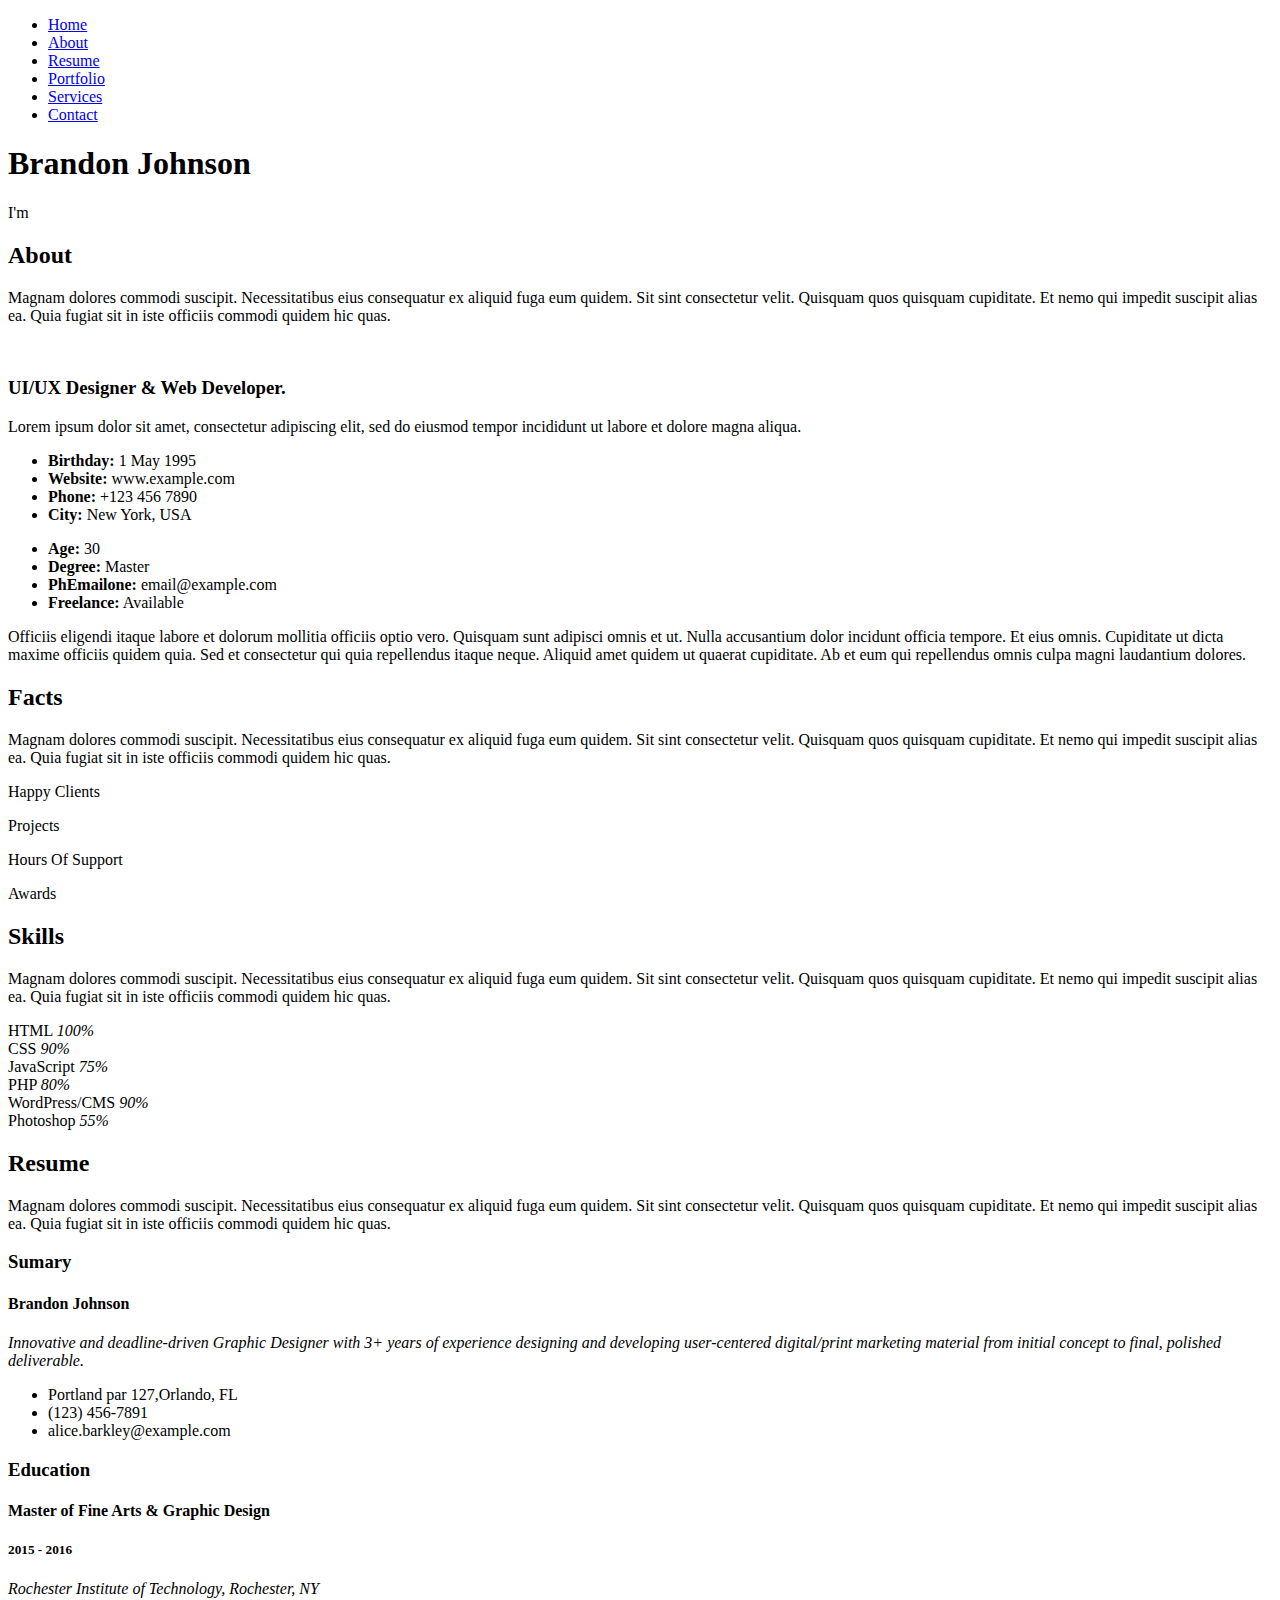
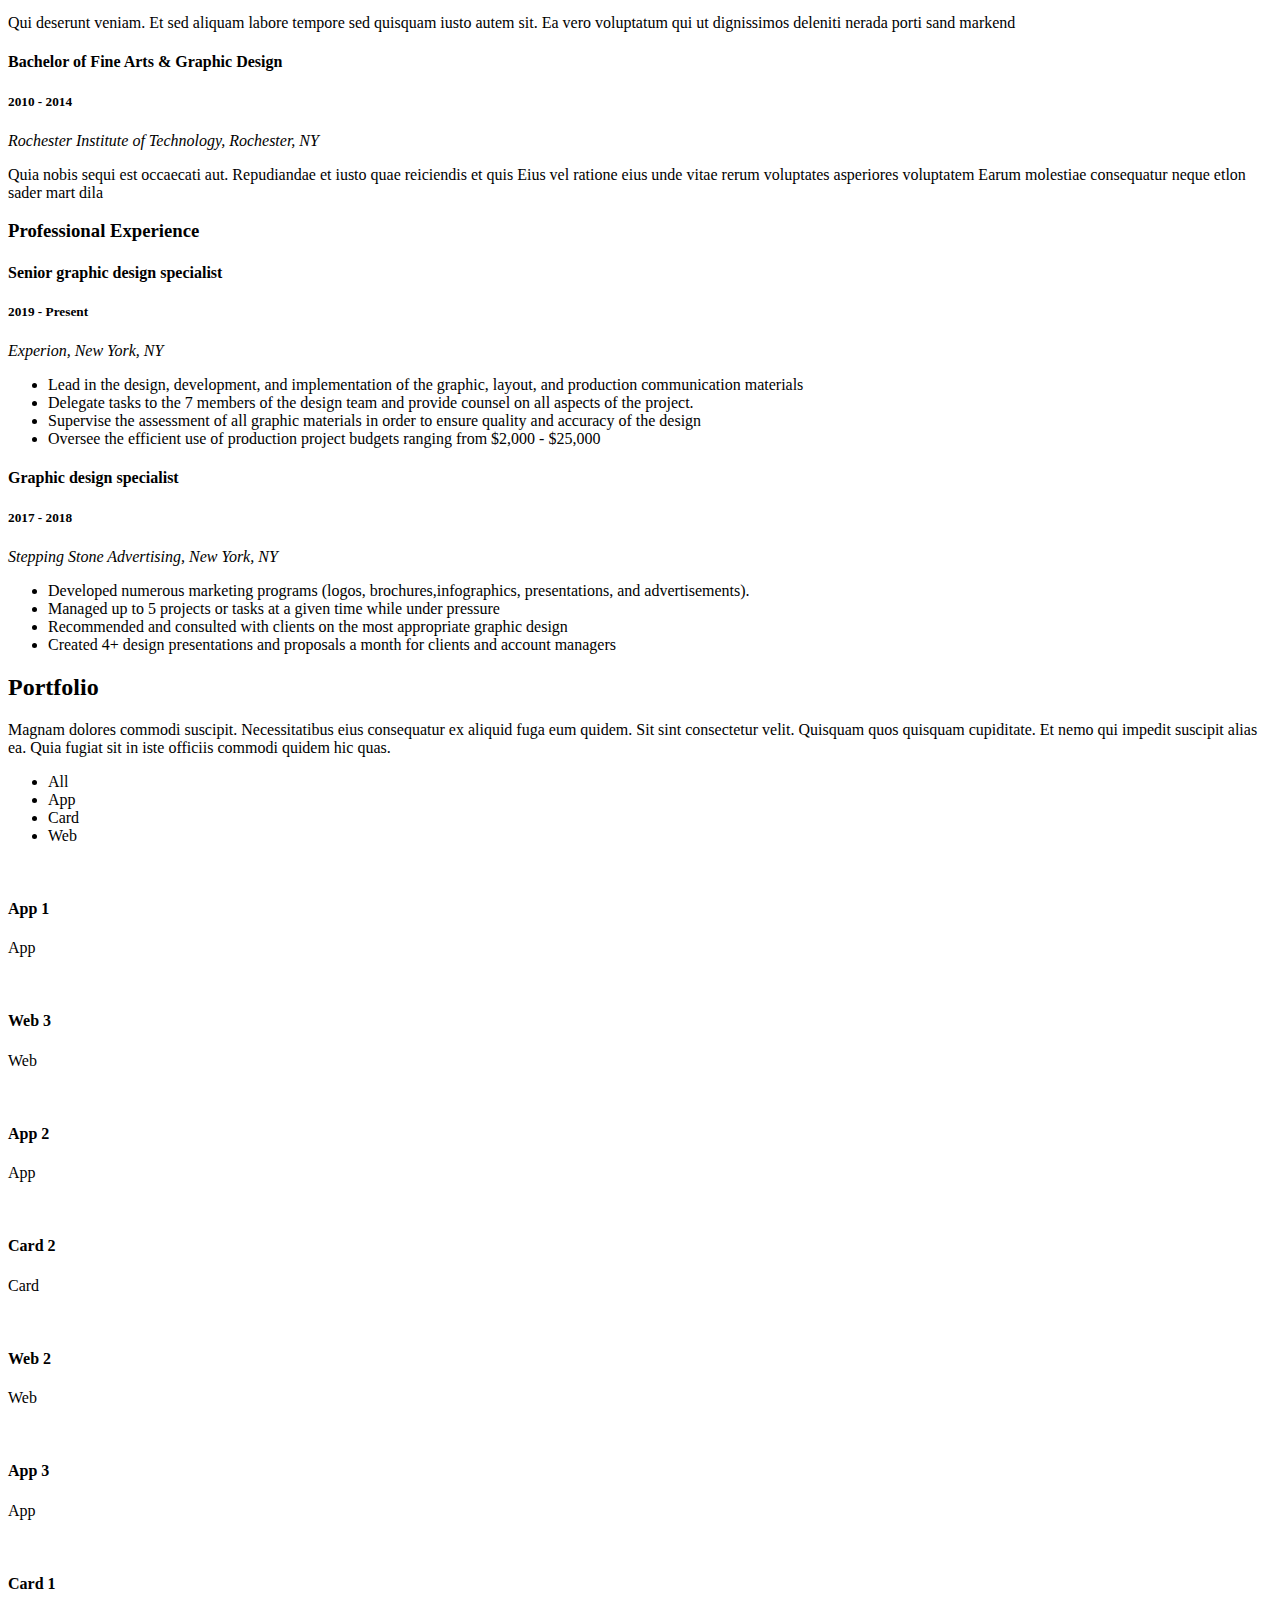
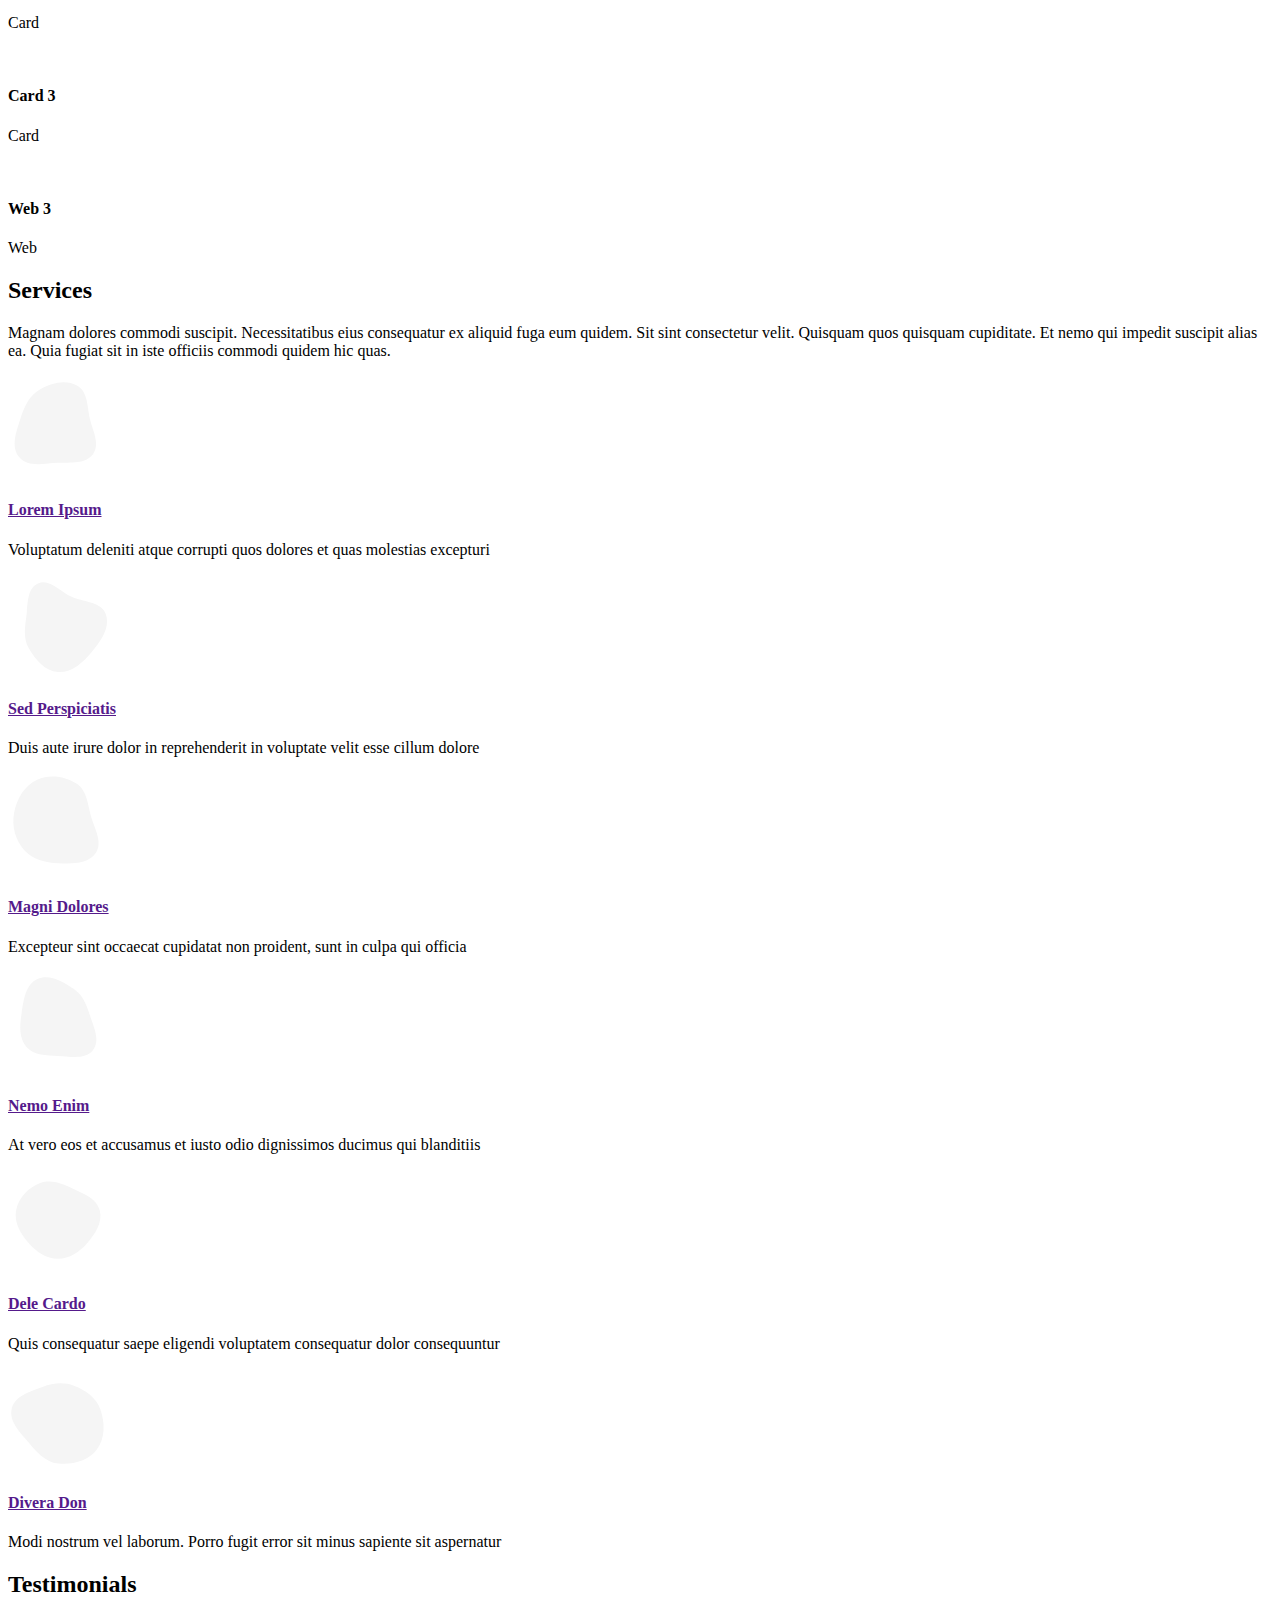
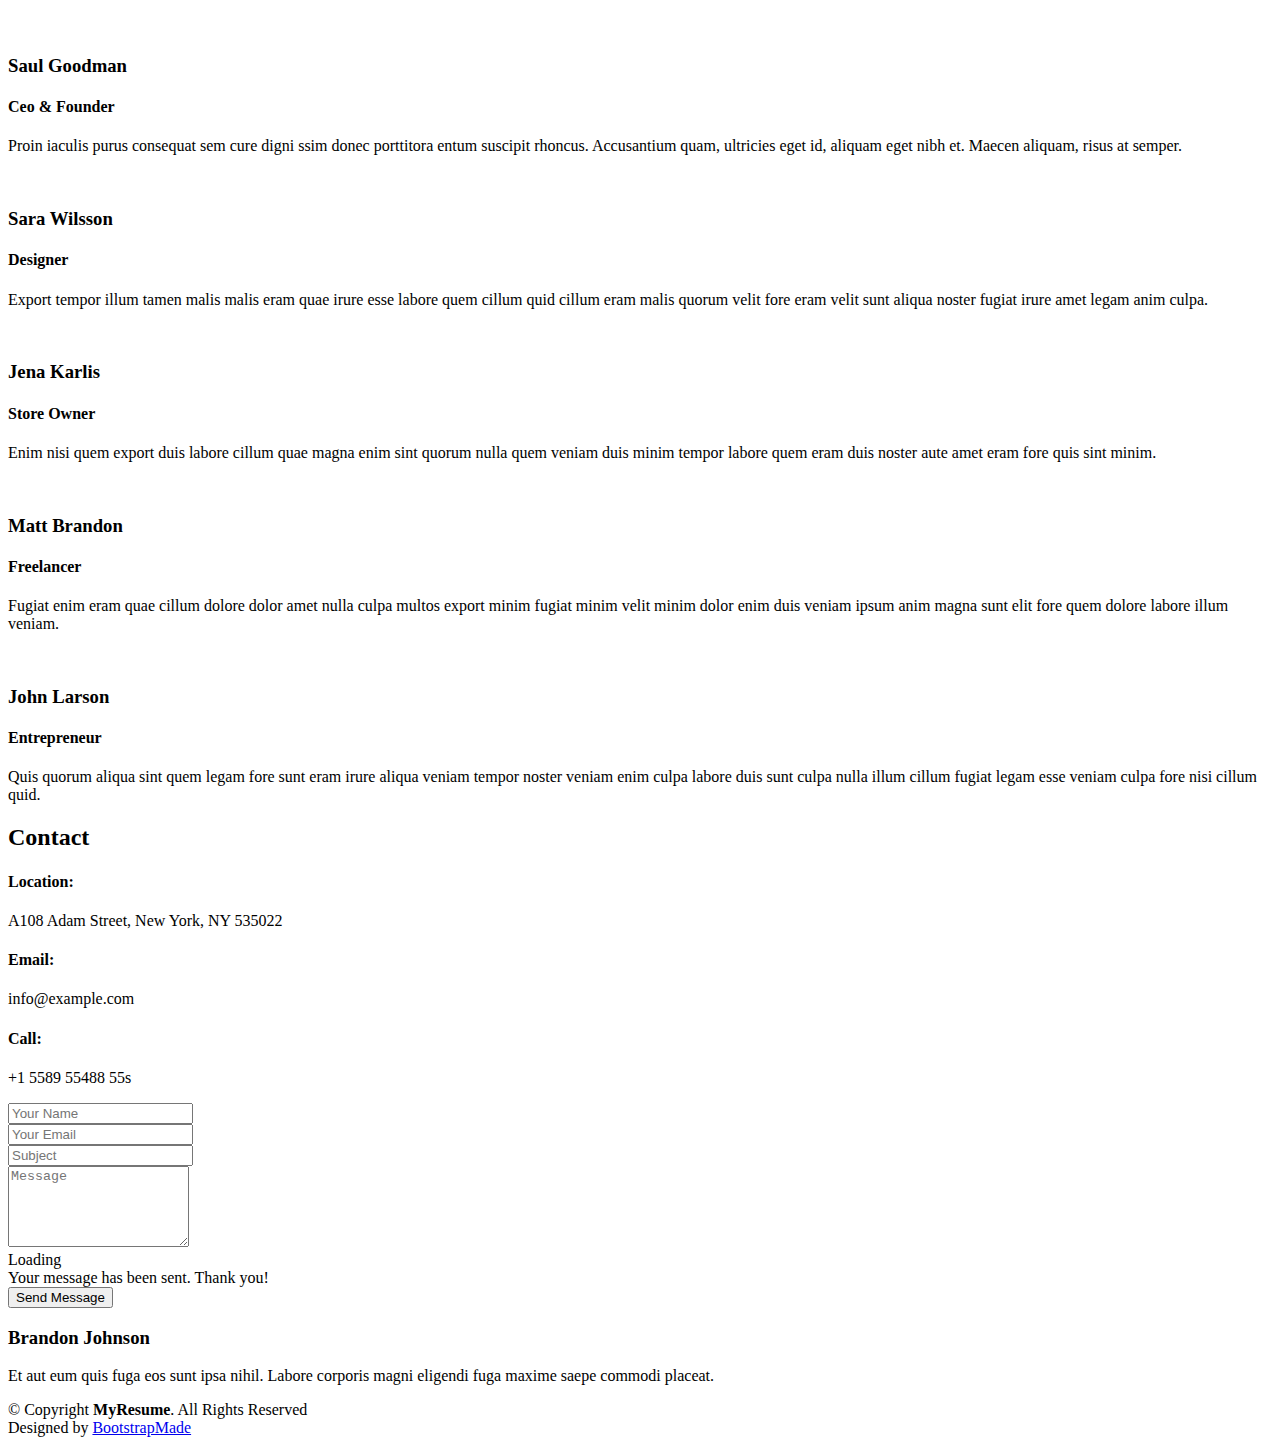
==== commit c5ed93d0: "Add files via upload" ====
--- a/index.html
+++ b/index.html
@@ -1,555 +1,746 @@
-<!DOCTYPE html>
-<html lang="en">
-    <head>
-        <meta charset="utf-8">
-        <title>Resume Website</title>
-        <meta content="width=device-width, initial-scale=1.0" name="viewport">
-        <meta content="Resume Website Template Free Download" name="keywords">
-        <meta content="Resume Website Template Free Download" name="description">
-
-        <!-- Favicon -->
-        <link href="img/favicon.ico" rel="icon">
-
-        <!-- Google Fonts -->
-        <link href="https://fonts.googleapis.com/css2?family=Open+Sans:300;400;600;700;800&display=swap" rel="stylesheet">
-
-        <!-- CSS Libraries -->
-        <link href="https://stackpath.bootstrapcdn.com/bootstrap/4.4.1/css/bootstrap.min.css" rel="stylesheet">
-        <link href="https://cdnjs.cloudflare.com/ajax/libs/font-awesome/5.10.0/css/all.min.css" rel="stylesheet">
-        <link href="lib/slick/slick.css" rel="stylesheet">
-        <link href="lib/slick/slick-theme.css" rel="stylesheet">
-        <link href="lib/lightbox/css/lightbox.min.css" rel="stylesheet">
-
-        <!-- Template Stylesheet -->
-        <link href="css/style.css" rel="stylesheet">
-    </head>
-
-    <body data-spy="scroll" data-target=".navbar" data-offset="51">
-        <div class="wrapper">
-            <div class="sidebar">
-                <div class="sidebar-header">
-                    <img src="C:\RVU\hackathon\resume-2-master\img\me.jpeg" alt="Image">
-                </div>
-                <div class="sidebar-content">
-                    <nav class="navbar navbar-expand-md bg-dark navbar-dark">
-                        <a href="#" class="navbar-brand">Navigation</a>
-                        <button type="button" class="navbar-toggler" data-toggle="collapse" data-target="#navbarCollapse">
-                            <span class="navbar-toggler-icon"></span>
-                        </button>
-                        <div class="collapse navbar-collapse" id="navbarCollapse">
-                            <ul class="nav navbar-nav">
-                                <li class="nav-item">
-                                    <a class="nav-link" href="#header">Home<i class="fa fa-home"></i></a>
-                                </li>
-                                <li class="nav-item">
-                                    <a class="nav-link" href="#about">About<i class="fa fa-address-card"></i></a>
-                                </li>
-                                <li class="nav-item">
-                                    <a class="nav-link" href="#experience">Experience<i class="fa fa-star"></i></a>
-                                </li>
-                                <li class="nav-item">
-                                    <a class="nav-link" href="#service">Service<i class="fa fa-tasks"></i></a>
-                                </li>
-                                <li class="nav-item">
-                                    <a class="nav-link" href="#portfolio">Portfolio<i class="fa fa-file-archive"></i></a>
-                                </li>
-                                <li class="nav-item">
-                                    <a class="nav-link" href="#contact">Contact<i class="fa fa-envelope"></i></a>
-                                </li>
-                            </ul>
-                        </div>
-                    </nav>
-                </div>
-                <div class="sidebar-footer">
-                    <a href="https://twitter.com/i/flow/login"><i class="fab fa-twitter"></i></a>
-                    <a href="https://www.facebook.com/"><i class="fab fa-facebook-f"></i></a>
-                    <a href="https://www.linkedin.com/home/?originalSubdomain=in"><i class="fab fa-linkedin-in"></i></a>
-                </div>
-            </div>
-            <div class="content">
-                <!-- Header Start -->
-                <div class="header" id="header">
-                    <div class="content-inner">
-                        <p>I'm</p>
-                        <h1>Abhay Aditya</h1>
-                        <h2></h2>
-                        <div class="typed-text">Web Designer, Web Developer, Front End Developer, Apps Developer, Graphic Designer</div>
-                    </div>
-                </div>
-                <!-- Header End -->
-                
-                <!-- Large Button Start -->
-                <div class="large-btn">
-                    <div class="content-inner">
-                        <a class="btn" href="Untitled-1.html"><i class="fa fa-download"></i>Resume</a>
-                        <a class="btn" href="Untitled-2.html"><i class="fa fa-hands-helping"></i>Hire Me</a>
-                    </div>
-                </div>
-                <!-- Large Button End -->
-                
-                <!-- About Start -->
-                <div class="about" id="about">
-                    <div class="content-inner">
-                        <div class="content-header">
-                            <h2>About Me</h2>
-                        </div>
-                        <div class="row align-items-center">
-                            <div class="col-md-6 col-lg-5">
-                                <img src="C:\RVU\hackathon\resume-2-master\img\pfp.jpg" alt="Image">
-                            </div>
-                            <div class="col-md-6 col-lg-7">
-                                <p>
-                                    I am very determined when I start something
-                                and don't like to rest unless I finish it,
-                                I am a bit of a perfectionist as well.
-                                </p>
-                                <a class="btn" href="#">Hire Me</a>
-                            </div>
-                        </div>
-                        <div class="row">
-                            <div class="col-md-6">
-                                <div class="skills">
-                                    <div class="skill-name">
-                                        <p>Design</p><p>85%</p>
-                                    </div>
-                                    <div class="progress">
-                                        <div class="progress-bar" role="progressbar" aria-valuenow="85" aria-valuemin="0" aria-valuemax="100"></div>
-                                    </div>
-                                    <div class="skill-name">
-                                        <p>SEO</p><p>95%</p>
-                                    </div>
-                                    <div class="progress">
-                                        <div class="progress-bar" role="progressbar" aria-valuenow="95" aria-valuemin="0" aria-valuemax="100"></div>
-                                    </div>
-                                </div>
-                            </div>
-                            <div class="col-md-6">
-                                <div class="skills">
-                                    <div class="skill-name">
-                                        <p>Development</p><p>90%</p>
-                                    </div>
-                                    <div class="progress">
-                                        <div class="progress-bar" role="progressbar" aria-valuenow="90" aria-valuemin="0" aria-valuemax="100"></div>
-                                    </div>
-                                    <div class="skill-name">
-                                        <p>Marketing</p><p>85%</p>
-                                    </div>
-                                    <div class="progress">
-                                        <div class="progress-bar" role="progressbar" aria-valuenow="85" aria-valuemin="0" aria-valuemax="100"></div>
-                                    </div>
-                                </div>
-                            </div>
-                        </div>
-                    </div>
-                </div>
-                <!-- About End -->
-                
-                <!-- Education Start -->
-                <div class="education" id="education">
-                    <div class="content-inner">
-                        <div class="content-header">
-                            <h2>Education</h2>
-                        </div>
-                        <div class="row align-items-center">
-                            <div class="col-md-6">
-                                <div class="edu-col">
-                                    <span>01-Jan-2020 <i>to</i> 31-Dec-2050</span>
-                                    <h3>Master Degree</h3>
-                                    <p>At University of British Columbia,Vancouver</p>
-                                </div>
-                            </div>
-                            <div class="col-md-6">
-                                <div class="edu-col">
-                                    <span>01-Jan-2020 <i>to</i> 31-Dec-2050</span>
-                                    <h3>Bachelor Degree</h3>
-                                    <p>RV University,Bangalore</p>
-                                </div>
-                            </div>
-                            <div class="col-md-6">
-                                <div class="edu-col">
-                                    <span>01-Jan-2020 <i>to</i> 31-Dec-2050</span>
-                                    <h3>Associate Degree</h3>
-                                    <p>DCFL,Bangalore</p>
-                                </div>
-                            </div>
-                            <div class="col-md-6">
-                                <div class="edu-col">
-                                    <span>01-Jan-2020 <i>to</i> 31-Dec-2050</span>
-                                    <h3>High School</h3>
-                                    <p>SAMS,Bangalore</p>
-                                </div>
-                            </div>
-                        </div>
-                    </div>
-                </div>
-                <!-- Education Start -->
-                
-                <!-- Experience Start -->
-                <div class="experience" id="experience">
-                    <div class="content-inner">
-                        <div class="content-header">
-                            <h2>Experience</h2>
-                        </div>
-                        <div class="row align-items-center">
-                            <div class="col-md-6">
-                                <div class="exp-col">
-                                    <span>01-Jan-2020 <i>to</i> 31-Dec-2050</span>
-                                    <h3>Codex Solution</h3>
-                                    <h4>San Francisco, CA</h4>
-                                    <h5>Project Manager</h5>
-                                    <p>Managed projects such as explaining datasets,and other minor projects</p>
-                                </div>
-                            </div>
-                            <div class="col-md-6">
-                                <div class="exp-col">
-                                    <span>01-Jan-2020 <i>to</i> 31-Dec-2050</span>
-                                    <h3>Soft Solution Ltd</h3>
-                                    <h4>London,EU</h4>
-                                    <h5>Web Developer</h5>
-                                    <p>Workedon making college websites</p>
-                                </div>
-                            </div>
-                            <div class="col-md-6">
-                                <div class="exp-col">
-                                    <span>01-Jan-2020 <i>to</i> 31-Dec-2050</span>
-                                    <h3>ABC Soft Ltd</h3>
-                                    <h4>Miami,US</h4>
-                                    <h5>Web Designer</h5>
-                                    <p>Designed few gaming websites</p>
-                                </div>
-                            </div>
-                            <div class="col-md-6">
-                                <div class="exp-col">
-                                    <span>01-Jan-2020 <i>to</i> 31-Dec-2050</span>
-                                    <h3>Soft Agency</h3>
-                                    <h4>Abu Dhabi,UAE</h4>
-                                    <h5>Graphic Designer</h5>
-                                    <p>Designed graphics for few kids games</p>
-                                </div>
-                            </div>
-                        </div>
-                    </div>
-                </div>
-                <!-- Experience Start -->
-                
-                <!-- Service Start -->
-                <div class="service" id="service">
-                    <div class="content-inner">
-                        <div class="content-header">
-                            <h2>Service</h2>
-                        </div>
-                        <div class="row align-items-center">
-                            <div class="col-md-6">
-                                <div class="srv-col">
-                                    <i class="fa fa-desktop"></i>
-                                    <h3>Web Design</h3>
-                                    <p>Can design websites from front end using basic tools</p>
-                                </div>
-                            </div>
-                            <div class="col-md-6">
-                                <div class="srv-col">
-                                    <i class="fa fa-laptop"></i>
-                                    <h3>Web Development</h3>
-                                    <p>Can create templates or actual websites from react.js,js,css3 and html5</p>
-                                </div>
-                            </div>
-                            <div class="col-md-6">
-                                <div class="srv-col">
-                                    <i class="fa fa-search"></i>
-                                    <h3>SEO</h3>
-                                    <p>I have few skills at On page development or keyword research</p>
-                                </div>
-                            </div>
-                            <div class="col-md-6">
-                                <div class="srv-col">
-                                    <i class="fa fa-envelope-open-text"></i>
-                                    <h3>Digital Marketing</h3>
-                                    <p>I have promoted few startups usingdigital marketing and have little experience in it</p>
-                                </div>
-                            </div>
-                        </div>
-                    </div>
-                </div>
-                <!-- Service Start -->
-                
-                <!-- Portfolio Start -->
-                <div class="portfolio" id="portfolio">
-                    <div class="content-inner">
-                        <div class="content-header">
-                            <h2>Portfolio</h2>
-                        </div>
-                        <div class="row">
-                            <div class="col-lg-12">
-                                <ul id="portfolio-flters">
-                                    <li data-filter="*" class="filter-active">All</li>
-                                    <li data-filter=".web-des">Design</li>
-                                    <li data-filter=".web-dev">Development</li>
-                                    <li data-filter=".dig-mar">Marketing</li>
-                                </ul>
-                            </div>
-                        </div>
-                        <div class="row portfolio-container">
-                            <div class="col-lg-4 col-md-6 portfolio-item web-des">
-                                <div class="portfolio-wrap">
-                                    <figure>
-                                        <img src="img/portfolio-1.jpg" class="img-fluid" alt="">
-                                        <a href="img/portfolio-1.jpg" data-lightbox="portfolio" data-title="Project Name" class="link-preview" title="Preview"><i class="fa fa-eye"></i></a>
-                                        <a href="#" class="link-details" title="More Details"><i class="fa fa-link"></i></a>
-                                        <a class="portfolio-title" href="#">Project Name <span>Web Design</span></a>
-                                    </figure>
-                                </div>
-                            </div>
-
-                            <div class="col-lg-4 col-md-6 portfolio-item web-des">
-                                <div class="portfolio-wrap">
-                                    <figure>
-                                        <img src="img/portfolio-2.jpg" class="img-fluid" alt="">
-                                        <a href="img/portfolio-2.jpg" class="link-preview" data-lightbox="portfolio" data-title="Project Name" title="Preview"><i class="fa fa-eye"></i></a>
-                                        <a href="#" class="link-details" title="More Details"><i class="fa fa-link"></i></a>
-                                        <a class="portfolio-title" href="#">Project Name <span>Web Design</span></a>
-                                    </figure>
-                                </div>
-                            </div>
-
-                            <div class="col-lg-4 col-md-6 portfolio-item web-dev">
-                                <div class="portfolio-wrap">
-                                    <figure>
-                                        <img src="img/portfolio-3.jpg" class="img-fluid" alt="">
-                                        <a href="img/portfolio-3.jpg" class="link-preview" data-lightbox="portfolio" data-title="Project Name" title="Preview"><i class="fa fa-eye"></i></a>
-                                        <a href="#" class="link-details" title="More Details"><i class="fa fa-link"></i></a>
-                                        <a class="portfolio-title" href="#">Project Name <span>Web Development</span></a>
-                                    </figure>
-                                </div>
-                            </div>
-
-                            <div class="col-lg-4 col-md-6 portfolio-item web-dev">
-                                <div class="portfolio-wrap">
-                                    <figure>
-                                        <img src="img/portfolio-4.jpg" class="img-fluid" alt="">
-                                        <a href="img/portfolio-4.jpg" class="link-preview" data-lightbox="portfolio" data-title="Project Name" title="Preview"><i class="fa fa-eye"></i></a>
-                                        <a href="#" class="link-details" title="More Details"><i class="fa fa-link"></i></a>
-                                        <a class="portfolio-title" href="#">Project Name <span>Web Development</span></a>
-                                    </figure>
-                                </div>
-                            </div>
-
-                            <div class="col-lg-4 col-md-6 portfolio-item dig-mar">
-                                <div class="portfolio-wrap">
-                                    <figure>
-                                        <img src="img/portfolio-5.jpg" class="img-fluid" alt="">
-                                        <a href="img/portfolio-5.jpg" class="link-preview" data-lightbox="portfolio" data-title="Project Name" title="Preview"><i class="fa fa-eye"></i></a>
-                                        <a href="#" class="link-details" title="More Details"><i class="fa fa-link"></i></a>
-                                        <a class="portfolio-title" href="#">Project Name <span>Digital Marketing</span></a>
-                                    </figure>
-                                </div>
-                            </div>
-
-                            <div class="col-lg-4 col-md-6 portfolio-item dig-mar">
-                                <div class="portfolio-wrap">
-                                    <figure>
-                                        <img src="img/portfolio-6.jpg" class="img-fluid" alt="">
-                                        <a href="img/portfolio-6.jpg" class="link-preview" data-lightbox="portfolio" data-title="Project Name" title="Preview"><i class="fa fa-eye"></i></a>
-                                        <a href="#" class="link-details" title="More Details"><i class="fa fa-link"></i></a>
-                                        <a class="portfolio-title" href="#">Project Name <span>Digital Marketing</span></a>
-                                    </figure>
-                                </div>
-                            </div>
-                        </div>
-                    </div>
-                </div>
-                <!-- Portfolio Start -->
-                
-                <!-- Review Start -->
-                <div class="review" id="review">
-                    <div class="content-inner">
-                        <div class="content-header">
-                            <h2>Review</h2>
-                        </div>
-                        <div class="row align-items-center review-slider">
-                            <div class="col-md-12">
-                                <div class="review-slider-item">
-                                    <div class="review-text">
-                                        <p>
-                                            "Our partnership with RV University has been nothing short of phenomenal.
-                                            Abhay's team brings a unique blend of creativity and professionalism to every collaboration.
-                                        Together, we've achieved outstanding results and strengthened our market presence."
-                                        </p>
-                                    </div>
-                                    <div class="review-img">
-                                        <img src="img/review-1.jpg" alt="Image">
-                                        <div class="review-name">
-                                            <h3>Morton Hansen</h3>
-                                            <p>Prof at UAC</p>
-                                        </div>
-                                    </div>
-                                </div>
-                            </div>
-                            <div class="col-md-12">
-                                <div class="review-slider-item">
-                                    <div class="review-text">
-                                        <p>
-                                            "Attending Abhay's workshop was a fantastic experience! 
-                                        Their deep knowledge and engaging presentation style made complex topics easy to understand. 
-                                        I left feeling inspired and armed with practical insights. Can't wait for the next one!""
-                                        </p>
-                                    </div>
-                                    <div class="review-img">
-                                        <img src="img/review-2.jpg" alt="Image">
-                                        <div class="review-name">
-                                            <h3>Mrs.Sinha</h3>
-                                            <p>CEO,Apex</p>
-                                        </div>
-                                    </div>
-                                </div>
-                            </div>
-                            <div class="col-md-12">
-                                <div class="review-slider-item">
-                                    <div class="review-text">
-                                        <p>
-                                            "I had the pleasure of collaborating with Abhay on a challenging project. Their leadership and expertise were truly impressive.
-                                         Abhay not only met but exceeded project goals, fostering a positive and motivated team environment. Looking forward to future collaborations!"
-                                        </p>
-                                    </div>
-                                    <div class="review-img">
-                                        <img src="img/review-3.jpg" alt="Image">
-                                        <div class="review-name">
-                                            <h3>Andrew Carnegie</h3>
-                                            <p>Carnegie Steel Co.</p>
-                                        </div>
-                                    </div>
-                                </div>
-                            </div>
-                        </div>
-                    </div>
-                </div>
-                <!-- Review End -->
-                
-                <!-- Contact Start -->
-                <div class="contact" id="contact">
-                    <div class="content-inner">
-                        <div class="content-header">
-                            <h2>Contact</h2>
-                        </div>
-                        <div class="row align-items-center">
-                            <div class="col-md-6">
-                                <div class="contact-info">
-                                    <p><i class="fa fa-user"></i>Abhay Aditya N</p>
-                                    <p><i class="fa fa-tag"></i>Web Designer & Developer</p>
-                                    <p><i class="fa fa-envelope"></i><a href="mailto:info@example.com">abhayaditya.n@gmail.com</a></p>
-                                    <p><i class="fa fa-phone"></i><a href="tel:+1234567890">+91 9606940539</a></p>
-                                    <p><i class="fa fa-map-marker"></i>#29,19th main,Padmanabhanagar,Bangalore-70</p>
-                                    <div class="social">
-                                        <a class="btn" href="https://twitter.com/i/flow/login"><i class="fab fa-twitter"></i></a>
-                                        <a class="btn" href="https://www.facebook.com/"><i class="fab fa-facebook-f"></i></a>
-                                        <a class="btn" href="https://www.linkedin.com/home/?originalSubdomain=in"><i class="fab fa-linkedin-in"></i></a>
-                                        <a class="btn" href="https://www.instagram.com/"><i class="fab fa-instagram"></i></a>
-                                        <a class="btn" href="https://www.youtube.com/"><i class="fab fa-youtube"></i></a>
-                                    </div>
-                                </div>
-                            </div>
-                            <style>
-                            form {
-                                max-width: 400px;
-                                margin: 20px auto;
-                              }
-                          
-                              label {
-                                display: block;
-                                margin-bottom: 8px;
-                              }
-                          
-                              input,
-                              textarea {
-                                width: 100%;
-                                padding: 8px;
-                                margin-bottom: 16px;
-                                box-sizing: border-box;
-                              }
-                          
-                              button {
-                                background-color: #4caf50;
-                                color: white;
-                                padding: 10px 15px;
-                                border: none;
-                                border-radius: 4px;
-                                cursor: pointer;
-                              }
-                          
-                              button:hover {
-                                background-color: #45a049;
-                              }
-                            </style>
-                            <div class="col-md-6">
-                                <div class="form">
-                                    <form id="contactForm">
-                                        <label for="name">Name:</label>
-                                        <input type="text" id="name" name="name" required>
-                                    
-                                        <label for="email">Email:</label>
-                                        <input type="email" id="email" name="email" required>
-                                    
-                                        <label for="phone">Phone Number:</label>
-                                        <input type="tel" id="phone" name="phone">
-                                    
-                                        <label for="message">Message:</label>
-                                        <textarea id="message" name="message" rows="4" required></textarea>
-                                    
-                                        <button type="button" onclick="submitForm()">Submit</button>
-                                      </form>
-                                      <script>
-                                        function submitForm() {
-                                          var formData = {
-                                            name: document.getElementById('name').value,
-                                            email: document.getElementById('email').value,
-                                            phone: document.getElementById('phone').value,
-                                            message: document.getElementById('message').value,
-                                          };
-                                    
-                                          // Display an alert with the form data
-                                          alert("Form submitted!\n" +
-                                                "Name: " + formData.name + "\n" +
-                                                "Email: " + formData.email + "\n" +
-                                                "Phone: " + formData.phone + "\n" +
-                                                "Message: " + formData.message);
-                                    
-                                          // You can add further logic here to handle form submission, such as sending data to a server
-                                        }
-                                    </script>
-                                </div>
-                            </div>
-                        </div>
-                    </div>
-                </div>
-                <!-- Contact End -->
-                
-                <!-- Footer Start -->
-                <div class="footer">
-                    <div class="content-inner">
-                        <div class="row align-items-center">
-                            <div class="col-md-6">
-                                <p>&copy; Copyright <a href="">Abhay</a>. All Rights Reserved</p>
-                            </div>
-                        </div>
-                    </div>
-                </div>
-                <!-- Footer Start -->
-            </div>
-        </div>
-        
-        <!-- Back to Top -->
-        <a href="#" class="back-to-top"><i class="fa fa-angle-double-up"></i></a>
-        
-        <!-- JavaScript Libraries -->
-        <script src="https://code.jquery.com/jquery-3.4.1.min.js"></script>
-        <script src="https://stackpath.bootstrapcdn.com/bootstrap/4.4.1/js/bootstrap.bundle.min.js"></script>
-        <script src="lib/easing/easing.min.js"></script>
-        <script src="lib/slick/slick.min.js"></script>
-        <script src="lib/typed/typed.min.js"></script>
-        <script src="lib/waypoints/waypoints.min.js"></script>
-        <script src="lib/isotope/isotope.pkgd.min.js"></script>
-        <script src="lib/lightbox/js/lightbox.min.js"></script>
-        
-        <!-- Template Javascript -->
-        <script src="js/main.js"></script>
-    </body>
-</html>
+<!DOCTYPE html>
+<html lang="en">
+
+<head>
+  <meta charset="utf-8">
+  <meta content="width=device-width, initial-scale=1.0" name="viewport">
+
+  <title>MyResume Bootstrap Template - Index</title>
+  <meta content="" name="description">
+  <meta content="" name="keywords">
+
+  <!-- Favicons -->
+  <link href="assets/img/favicon.png" rel="icon">
+  <link href="assets/img/apple-touch-icon.png" rel="apple-touch-icon">
+
+  <!-- Google Fonts -->
+  <link href="https://fonts.googleapis.com/css?family=Open+Sans:300,300i,400,400i,600,600i,700,700i|Raleway:300,300i,400,400i,500,500i,600,600i,700,700i|Poppins:300,300i,400,400i,500,500i,600,600i,700,700i" rel="stylesheet">
+
+  <!-- Vendor CSS Files -->
+  <link href="assets/vendor/aos/aos.css" rel="stylesheet">
+  <link href="assets/vendor/bootstrap/css/bootstrap.min.css" rel="stylesheet">
+  <link href="assets/vendor/bootstrap-icons/bootstrap-icons.css" rel="stylesheet">
+  <link href="assets/vendor/boxicons/css/boxicons.min.css" rel="stylesheet">
+  <link href="assets/vendor/glightbox/css/glightbox.min.css" rel="stylesheet">
+  <link href="assets/vendor/swiper/swiper-bundle.min.css" rel="stylesheet">
+
+  <!-- Template Main CSS File -->
+  <link href="assets/css/style.css" rel="stylesheet">
+
+  <!-- =======================================================
+  * Template Name: MyResume
+  * Updated: Nov 17 2023 with Bootstrap v5.3.2
+  * Template URL: https://bootstrapmade.com/free-html-bootstrap-template-my-resume/
+  * Author: BootstrapMade.com
+  * License: https://bootstrapmade.com/license/
+  ======================================================== -->
+</head>
+
+<body>
+
+  <!-- ======= Mobile nav toggle button ======= -->
+  <!-- <button type="button" class="mobile-nav-toggle d-xl-none"><i class="bi bi-list mobile-nav-toggle"></i></button> -->
+  <i class="bi bi-list mobile-nav-toggle d-lg-none"></i>
+  <!-- ======= Header ======= -->
+  <header id="header" class="d-flex flex-column justify-content-center">
+
+    <nav id="navbar" class="navbar nav-menu">
+      <ul>
+        <li><a href="#hero" class="nav-link scrollto active"><i class="bx bx-home"></i> <span>Home</span></a></li>
+        <li><a href="#about" class="nav-link scrollto"><i class="bx bx-user"></i> <span>About</span></a></li>
+        <li><a href="#resume" class="nav-link scrollto"><i class="bx bx-file-blank"></i> <span>Resume</span></a></li>
+        <li><a href="#portfolio" class="nav-link scrollto"><i class="bx bx-book-content"></i> <span>Portfolio</span></a></li>
+        <li><a href="#services" class="nav-link scrollto"><i class="bx bx-server"></i> <span>Services</span></a></li>
+        <li><a href="#contact" class="nav-link scrollto"><i class="bx bx-envelope"></i> <span>Contact</span></a></li>
+      </ul>
+    </nav><!-- .nav-menu -->
+
+  </header><!-- End Header -->
+
+  <!-- ======= Hero Section ======= -->
+  <section id="hero" class="d-flex flex-column justify-content-center">
+    <div class="container" data-aos="zoom-in" data-aos-delay="100">
+      <h1>Brandon Johnson</h1>
+      <p>I'm <span class="typed" data-typed-items="Designer, Developer, Freelancer, Photographer"></span></p>
+      <div class="social-links">
+        <a href="#" class="twitter"><i class="bx bxl-twitter"></i></a>
+        <a href="#" class="facebook"><i class="bx bxl-facebook"></i></a>
+        <a href="#" class="instagram"><i class="bx bxl-instagram"></i></a>
+        <a href="#" class="google-plus"><i class="bx bxl-skype"></i></a>
+        <a href="#" class="linkedin"><i class="bx bxl-linkedin"></i></a>
+      </div>
+    </div>
+  </section><!-- End Hero -->
+
+  <main id="main">
+
+    <!-- ======= About Section ======= -->
+    <section id="about" class="about">
+      <div class="container" data-aos="fade-up">
+
+        <div class="section-title">
+          <h2>About</h2>
+          <p>Magnam dolores commodi suscipit. Necessitatibus eius consequatur ex aliquid fuga eum quidem. Sit sint consectetur velit. Quisquam quos quisquam cupiditate. Et nemo qui impedit suscipit alias ea. Quia fugiat sit in iste officiis commodi quidem hic quas.</p>
+        </div>
+
+        <div class="row">
+          <div class="col-lg-4">
+            <img src="assets/img/profile-img.jpg" class="img-fluid" alt="">
+          </div>
+          <div class="col-lg-8 pt-4 pt-lg-0 content">
+            <h3>UI/UX Designer &amp; Web Developer.</h3>
+            <p class="fst-italic">
+              Lorem ipsum dolor sit amet, consectetur adipiscing elit, sed do eiusmod tempor incididunt ut labore et dolore
+              magna aliqua.
+            </p>
+            <div class="row">
+              <div class="col-lg-6">
+                <ul>
+                  <li><i class="bi bi-chevron-right"></i> <strong>Birthday:</strong> <span>1 May 1995</span></li>
+                  <li><i class="bi bi-chevron-right"></i> <strong>Website:</strong> <span>www.example.com</span></li>
+                  <li><i class="bi bi-chevron-right"></i> <strong>Phone:</strong> <span>+123 456 7890</span></li>
+                  <li><i class="bi bi-chevron-right"></i> <strong>City:</strong> <span>New York, USA</span></li>
+                </ul>
+              </div>
+              <div class="col-lg-6">
+                <ul>
+                  <li><i class="bi bi-chevron-right"></i> <strong>Age:</strong> <span>30</span></li>
+                  <li><i class="bi bi-chevron-right"></i> <strong>Degree:</strong> <span>Master</span></li>
+                  <li><i class="bi bi-chevron-right"></i> <strong>PhEmailone:</strong> <span>email@example.com</span></li>
+                  <li><i class="bi bi-chevron-right"></i> <strong>Freelance:</strong> <span>Available</span></li>
+                </ul>
+              </div>
+            </div>
+            <p>
+              Officiis eligendi itaque labore et dolorum mollitia officiis optio vero. Quisquam sunt adipisci omnis et ut. Nulla accusantium dolor incidunt officia tempore. Et eius omnis.
+              Cupiditate ut dicta maxime officiis quidem quia. Sed et consectetur qui quia repellendus itaque neque. Aliquid amet quidem ut quaerat cupiditate. Ab et eum qui repellendus omnis culpa magni laudantium dolores.
+            </p>
+          </div>
+        </div>
+
+      </div>
+    </section><!-- End About Section -->
+
+    <!-- ======= Facts Section ======= -->
+    <section id="facts" class="facts">
+      <div class="container" data-aos="fade-up">
+
+        <div class="section-title">
+          <h2>Facts</h2>
+          <p>Magnam dolores commodi suscipit. Necessitatibus eius consequatur ex aliquid fuga eum quidem. Sit sint consectetur velit. Quisquam quos quisquam cupiditate. Et nemo qui impedit suscipit alias ea. Quia fugiat sit in iste officiis commodi quidem hic quas.</p>
+        </div>
+
+        <div class="row">
+
+          <div class="col-lg-3 col-md-6">
+            <div class="count-box">
+              <i class="bi bi-emoji-smile"></i>
+              <span data-purecounter-start="0" data-purecounter-end="232" data-purecounter-duration="1" class="purecounter"></span>
+              <p>Happy Clients</p>
+            </div>
+          </div>
+
+          <div class="col-lg-3 col-md-6 mt-5 mt-md-0">
+            <div class="count-box">
+              <i class="bi bi-journal-richtext"></i>
+              <span data-purecounter-start="0" data-purecounter-end="521" data-purecounter-duration="1" class="purecounter"></span>
+              <p>Projects</p>
+            </div>
+          </div>
+
+          <div class="col-lg-3 col-md-6 mt-5 mt-lg-0">
+            <div class="count-box">
+              <i class="bi bi-headset"></i>
+              <span data-purecounter-start="0" data-purecounter-end="1463" data-purecounter-duration="1" class="purecounter"></span>
+              <p>Hours Of Support</p>
+            </div>
+          </div>
+
+          <div class="col-lg-3 col-md-6 mt-5 mt-lg-0">
+            <div class="count-box">
+              <i class="bi bi-award"></i>
+              <span data-purecounter-start="0" data-purecounter-end="25" data-purecounter-duration="1" class="purecounter"></span>
+              <p>Awards</p>
+            </div>
+          </div>
+
+        </div>
+
+      </div>
+    </section><!-- End Facts Section -->
+
+    <!-- ======= Skills Section ======= -->
+    <section id="skills" class="skills section-bg">
+      <div class="container" data-aos="fade-up">
+
+        <div class="section-title">
+          <h2>Skills</h2>
+          <p>Magnam dolores commodi suscipit. Necessitatibus eius consequatur ex aliquid fuga eum quidem. Sit sint consectetur velit. Quisquam quos quisquam cupiditate. Et nemo qui impedit suscipit alias ea. Quia fugiat sit in iste officiis commodi quidem hic quas.</p>
+        </div>
+
+        <div class="row skills-content">
+
+          <div class="col-lg-6">
+
+            <div class="progress">
+              <span class="skill">HTML <i class="val">100%</i></span>
+              <div class="progress-bar-wrap">
+                <div class="progress-bar" role="progressbar" aria-valuenow="100" aria-valuemin="0" aria-valuemax="100"></div>
+              </div>
+            </div>
+
+            <div class="progress">
+              <span class="skill">CSS <i class="val">90%</i></span>
+              <div class="progress-bar-wrap">
+                <div class="progress-bar" role="progressbar" aria-valuenow="90" aria-valuemin="0" aria-valuemax="100"></div>
+              </div>
+            </div>
+
+            <div class="progress">
+              <span class="skill">JavaScript <i class="val">75%</i></span>
+              <div class="progress-bar-wrap">
+                <div class="progress-bar" role="progressbar" aria-valuenow="75" aria-valuemin="0" aria-valuemax="100"></div>
+              </div>
+            </div>
+
+          </div>
+
+          <div class="col-lg-6">
+
+            <div class="progress">
+              <span class="skill">PHP <i class="val">80%</i></span>
+              <div class="progress-bar-wrap">
+                <div class="progress-bar" role="progressbar" aria-valuenow="80" aria-valuemin="0" aria-valuemax="100"></div>
+              </div>
+            </div>
+
+            <div class="progress">
+              <span class="skill">WordPress/CMS <i class="val">90%</i></span>
+              <div class="progress-bar-wrap">
+                <div class="progress-bar" role="progressbar" aria-valuenow="90" aria-valuemin="0" aria-valuemax="100"></div>
+              </div>
+            </div>
+
+            <div class="progress">
+              <span class="skill">Photoshop <i class="val">55%</i></span>
+              <div class="progress-bar-wrap">
+                <div class="progress-bar" role="progressbar" aria-valuenow="55" aria-valuemin="0" aria-valuemax="100"></div>
+              </div>
+            </div>
+
+          </div>
+
+        </div>
+
+      </div>
+    </section><!-- End Skills Section -->
+
+    <!-- ======= Resume Section ======= -->
+    <section id="resume" class="resume">
+      <div class="container" data-aos="fade-up">
+
+        <div class="section-title">
+          <h2>Resume</h2>
+          <p>Magnam dolores commodi suscipit. Necessitatibus eius consequatur ex aliquid fuga eum quidem. Sit sint consectetur velit. Quisquam quos quisquam cupiditate. Et nemo qui impedit suscipit alias ea. Quia fugiat sit in iste officiis commodi quidem hic quas.</p>
+        </div>
+
+        <div class="row">
+          <div class="col-lg-6">
+            <h3 class="resume-title">Sumary</h3>
+            <div class="resume-item pb-0">
+              <h4>Brandon Johnson</h4>
+              <p><em>Innovative and deadline-driven Graphic Designer with 3+ years of experience designing and developing user-centered digital/print marketing material from initial concept to final, polished deliverable.</em></p>
+              <ul>
+                <li>Portland par 127,Orlando, FL</li>
+                <li>(123) 456-7891</li>
+                <li>alice.barkley@example.com</li>
+              </ul>
+            </div>
+
+            <h3 class="resume-title">Education</h3>
+            <div class="resume-item">
+              <h4>Master of Fine Arts &amp; Graphic Design</h4>
+              <h5>2015 - 2016</h5>
+              <p><em>Rochester Institute of Technology, Rochester, NY</em></p>
+              <p>Qui deserunt veniam. Et sed aliquam labore tempore sed quisquam iusto autem sit. Ea vero voluptatum qui ut dignissimos deleniti nerada porti sand markend</p>
+            </div>
+            <div class="resume-item">
+              <h4>Bachelor of Fine Arts &amp; Graphic Design</h4>
+              <h5>2010 - 2014</h5>
+              <p><em>Rochester Institute of Technology, Rochester, NY</em></p>
+              <p>Quia nobis sequi est occaecati aut. Repudiandae et iusto quae reiciendis et quis Eius vel ratione eius unde vitae rerum voluptates asperiores voluptatem Earum molestiae consequatur neque etlon sader mart dila</p>
+            </div>
+          </div>
+          <div class="col-lg-6">
+            <h3 class="resume-title">Professional Experience</h3>
+            <div class="resume-item">
+              <h4>Senior graphic design specialist</h4>
+              <h5>2019 - Present</h5>
+              <p><em>Experion, New York, NY </em></p>
+              <ul>
+                <li>Lead in the design, development, and implementation of the graphic, layout, and production communication materials</li>
+                <li>Delegate tasks to the 7 members of the design team and provide counsel on all aspects of the project. </li>
+                <li>Supervise the assessment of all graphic materials in order to ensure quality and accuracy of the design</li>
+                <li>Oversee the efficient use of production project budgets ranging from $2,000 - $25,000</li>
+              </ul>
+            </div>
+            <div class="resume-item">
+              <h4>Graphic design specialist</h4>
+              <h5>2017 - 2018</h5>
+              <p><em>Stepping Stone Advertising, New York, NY</em></p>
+              <ul>
+                <li>Developed numerous marketing programs (logos, brochures,infographics, presentations, and advertisements).</li>
+                <li>Managed up to 5 projects or tasks at a given time while under pressure</li>
+                <li>Recommended and consulted with clients on the most appropriate graphic design</li>
+                <li>Created 4+ design presentations and proposals a month for clients and account managers</li>
+              </ul>
+            </div>
+          </div>
+        </div>
+
+      </div>
+    </section><!-- End Resume Section -->
+
+    <!-- ======= Portfolio Section ======= -->
+    <section id="portfolio" class="portfolio section-bg">
+      <div class="container" data-aos="fade-up">
+
+        <div class="section-title">
+          <h2>Portfolio</h2>
+          <p>Magnam dolores commodi suscipit. Necessitatibus eius consequatur ex aliquid fuga eum quidem. Sit sint consectetur velit. Quisquam quos quisquam cupiditate. Et nemo qui impedit suscipit alias ea. Quia fugiat sit in iste officiis commodi quidem hic quas.</p>
+        </div>
+
+        <div class="row">
+          <div class="col-lg-12 d-flex justify-content-center" data-aos="fade-up" data-aos-delay="100">
+            <ul id="portfolio-flters">
+              <li data-filter="*" class="filter-active">All</li>
+              <li data-filter=".filter-app">App</li>
+              <li data-filter=".filter-card">Card</li>
+              <li data-filter=".filter-web">Web</li>
+            </ul>
+          </div>
+        </div>
+
+        <div class="row portfolio-container" data-aos="fade-up" data-aos-delay="200">
+
+          <div class="col-lg-4 col-md-6 portfolio-item filter-app">
+            <div class="portfolio-wrap">
+              <img src="assets/img/portfolio/portfolio-1.jpg" class="img-fluid" alt="">
+              <div class="portfolio-info">
+                <h4>App 1</h4>
+                <p>App</p>
+                <div class="portfolio-links">
+                  <a href="assets/img/portfolio/portfolio-1.jpg" data-gallery="portfolioGallery" class="portfolio-lightbox" title="App 1"><i class="bx bx-plus"></i></a>
+                  <a href="portfolio-details.html" class="portfolio-details-lightbox" data-glightbox="type: external" title="Portfolio Details"><i class="bx bx-link"></i></a>
+                </div>
+              </div>
+            </div>
+          </div>
+
+          <div class="col-lg-4 col-md-6 portfolio-item filter-web">
+            <div class="portfolio-wrap">
+              <img src="assets/img/portfolio/portfolio-2.jpg" class="img-fluid" alt="">
+              <div class="portfolio-info">
+                <h4>Web 3</h4>
+                <p>Web</p>
+                <div class="portfolio-links">
+                  <a href="assets/img/portfolio/portfolio-2.jpg" data-gallery="portfolioGallery" class="portfolio-lightbox" title="Web 3"><i class="bx bx-plus"></i></a>
+                  <a href="portfolio-details.html" class="portfolio-details-lightbox" data-glightbox="type: external" title="Portfolio Details"><i class="bx bx-link"></i></a>
+                </div>
+              </div>
+            </div>
+          </div>
+
+          <div class="col-lg-4 col-md-6 portfolio-item filter-app">
+            <div class="portfolio-wrap">
+              <img src="assets/img/portfolio/portfolio-3.jpg" class="img-fluid" alt="">
+              <div class="portfolio-info">
+                <h4>App 2</h4>
+                <p>App</p>
+                <div class="portfolio-links">
+                  <a href="assets/img/portfolio/portfolio-3.jpg" data-gallery="portfolioGallery" class="portfolio-lightbox" title="App 2"><i class="bx bx-plus"></i></a>
+                  <a href="portfolio-details.html" class="portfolio-details-lightbox" data-glightbox="type: external" title="Portfolio Details"><i class="bx bx-link"></i></a>
+                </div>
+              </div>
+            </div>
+          </div>
+
+          <div class="col-lg-4 col-md-6 portfolio-item filter-card">
+            <div class="portfolio-wrap">
+              <img src="assets/img/portfolio/portfolio-4.jpg" class="img-fluid" alt="">
+              <div class="portfolio-info">
+                <h4>Card 2</h4>
+                <p>Card</p>
+                <div class="portfolio-links">
+                  <a href="assets/img/portfolio/portfolio-4.jpg" data-gallery="portfolioGallery" class="portfolio-lightbox" title="Card 2"><i class="bx bx-plus"></i></a>
+                  <a href="portfolio-details.html" class="portfolio-details-lightbox" data-glightbox="type: external" title="Portfolio Details"><i class="bx bx-link"></i></a>
+                </div>
+              </div>
+            </div>
+          </div>
+
+          <div class="col-lg-4 col-md-6 portfolio-item filter-web">
+            <div class="portfolio-wrap">
+              <img src="assets/img/portfolio/portfolio-5.jpg" class="img-fluid" alt="">
+              <div class="portfolio-info">
+                <h4>Web 2</h4>
+                <p>Web</p>
+                <div class="portfolio-links">
+                  <a href="assets/img/portfolio/portfolio-5.jpg" data-gallery="portfolioGallery" class="portfolio-lightbox" title="Web 2"><i class="bx bx-plus"></i></a>
+                  <a href="portfolio-details.html" class="portfolio-details-lightbox" data-glightbox="type: external" title="Portfolio Details"><i class="bx bx-link"></i></a>
+                </div>
+              </div>
+            </div>
+          </div>
+
+          <div class="col-lg-4 col-md-6 portfolio-item filter-app">
+            <div class="portfolio-wrap">
+              <img src="assets/img/portfolio/portfolio-6.jpg" class="img-fluid" alt="">
+              <div class="portfolio-info">
+                <h4>App 3</h4>
+                <p>App</p>
+                <div class="portfolio-links">
+                  <a href="assets/img/portfolio/portfolio-6.jpg" data-gallery="portfolioGallery" class="portfolio-lightbox" title="App 3"><i class="bx bx-plus"></i></a>
+                  <a href="portfolio-details.html" class="portfolio-details-lightbox" data-glightbox="type: external" title="Portfolio Details"><i class="bx bx-link"></i></a>
+                </div>
+              </div>
+            </div>
+          </div>
+
+          <div class="col-lg-4 col-md-6 portfolio-item filter-card">
+            <div class="portfolio-wrap">
+              <img src="assets/img/portfolio/portfolio-7.jpg" class="img-fluid" alt="">
+              <div class="portfolio-info">
+                <h4>Card 1</h4>
+                <p>Card</p>
+                <div class="portfolio-links">
+                  <a href="assets/img/portfolio/portfolio-7.jpg" data-gallery="portfolioGallery" class="portfolio-lightbox" title="Card 1"><i class="bx bx-plus"></i></a>
+                  <a href="portfolio-details.html" class="portfolio-details-lightbox" data-glightbox="type: external" title="Portfolio Details"><i class="bx bx-link"></i></a>
+                </div>
+              </div>
+            </div>
+          </div>
+
+          <div class="col-lg-4 col-md-6 portfolio-item filter-card">
+            <div class="portfolio-wrap">
+              <img src="assets/img/portfolio/portfolio-8.jpg" class="img-fluid" alt="">
+              <div class="portfolio-info">
+                <h4>Card 3</h4>
+                <p>Card</p>
+                <div class="portfolio-links">
+                  <a href="assets/img/portfolio/portfolio-8.jpg" data-gallery="portfolioGallery" class="portfolio-lightbox" title="Card 3"><i class="bx bx-plus"></i></a>
+                  <a href="portfolio-details.html" class="portfolio-details-lightbox" data-glightbox="type: external" title="Portfolio Details"><i class="bx bx-link"></i></a>
+                </div>
+              </div>
+            </div>
+          </div>
+
+          <div class="col-lg-4 col-md-6 portfolio-item filter-web">
+            <div class="portfolio-wrap">
+              <img src="assets/img/portfolio/portfolio-9.jpg" class="img-fluid" alt="">
+              <div class="portfolio-info">
+                <h4>Web 3</h4>
+                <p>Web</p>
+                <div class="portfolio-links">
+                  <a href="assets/img/portfolio/portfolio-9.jpg" data-gallery="portfolioGallery" class="portfolio-lightbox" title="Web 3"><i class="bx bx-plus"></i></a>
+                  <a href="portfolio-details.html" class="portfolio-details-lightbox" data-glightbox="type: external" title="Portfolio Details"><i class="bx bx-link"></i></a>
+                </div>
+              </div>
+            </div>
+          </div>
+
+        </div>
+
+      </div>
+    </section><!-- End Portfolio Section -->
+
+    <!-- ======= Services Section ======= -->
+    <section id="services" class="services">
+      <div class="container" data-aos="fade-up">
+
+        <div class="section-title">
+          <h2>Services</h2>
+          <p>Magnam dolores commodi suscipit. Necessitatibus eius consequatur ex aliquid fuga eum quidem. Sit sint consectetur velit. Quisquam quos quisquam cupiditate. Et nemo qui impedit suscipit alias ea. Quia fugiat sit in iste officiis commodi quidem hic quas.</p>
+        </div>
+
+        <div class="row">
+
+          <div class="col-lg-4 col-md-6 d-flex align-items-stretch" data-aos="zoom-in" data-aos-delay="100">
+            <div class="icon-box iconbox-blue">
+              <div class="icon">
+                <svg width="100" height="100" viewBox="0 0 600 600" xmlns="http://www.w3.org/2000/svg">
+                  <path stroke="none" stroke-width="0" fill="#f5f5f5" d="M300,521.0016835830174C376.1290562159157,517.8887921683347,466.0731472004068,529.7835943286574,510.70327084640275,468.03025145048787C554.3714126377745,407.6079735673963,508.03601936045806,328.9844924480964,491.2728898941984,256.3432110539036C474.5976632858925,184.082847569629,479.9380746630129,96.60480741107993,416.23090153303,58.64404602377083C348.86323505073057,18.502131276798302,261.93793281208167,40.57373210992963,193.5410806939664,78.93577620505333C130.42746243093433,114.334589627462,98.30271207620316,179.96522072025542,76.75703585869454,249.04625023123273C51.97151888228291,328.5150500222984,13.704378332031375,421.85034740162234,66.52175969318436,486.19268352777647C119.04800174914682,550.1803526380478,217.28368757567262,524.383925680826,300,521.0016835830174"></path>
+                </svg>
+                <i class="bx bxl-dribbble"></i>
+              </div>
+              <h4><a href="">Lorem Ipsum</a></h4>
+              <p>Voluptatum deleniti atque corrupti quos dolores et quas molestias excepturi</p>
+            </div>
+          </div>
+
+          <div class="col-lg-4 col-md-6 d-flex align-items-stretch mt-4 mt-md-0" data-aos="zoom-in" data-aos-delay="200">
+            <div class="icon-box iconbox-orange ">
+              <div class="icon">
+                <svg width="100" height="100" viewBox="0 0 600 600" xmlns="http://www.w3.org/2000/svg">
+                  <path stroke="none" stroke-width="0" fill="#f5f5f5" d="M300,582.0697525312426C382.5290701553225,586.8405444964366,449.9789794690241,525.3245884688669,502.5850820975895,461.55621195738473C556.606425686781,396.0723002908107,615.8543463187945,314.28637112970534,586.6730223649479,234.56875336149918C558.9533121215079,158.8439757836574,454.9685369536778,164.00468322053177,381.49747125262974,130.76875717737553C312.15926192815925,99.40240125094834,248.97055460311594,18.661163978235184,179.8680185752513,50.54337015887873C110.5421016452524,82.52863877960104,119.82277516462835,180.83849132639028,109.12597500060166,256.43424936330496C100.08760227029461,320.3096726198365,92.17705696193138,384.0621239912766,124.79988738764834,439.7174275375508C164.83382741302287,508.01625554203684,220.96474134820875,577.5009287672846,300,582.0697525312426"></path>
+                </svg>
+                <i class="bx bx-file"></i>
+              </div>
+              <h4><a href="">Sed Perspiciatis</a></h4>
+              <p>Duis aute irure dolor in reprehenderit in voluptate velit esse cillum dolore</p>
+            </div>
+          </div>
+
+          <div class="col-lg-4 col-md-6 d-flex align-items-stretch mt-4 mt-lg-0" data-aos="zoom-in" data-aos-delay="300">
+            <div class="icon-box iconbox-pink">
+              <div class="icon">
+                <svg width="100" height="100" viewBox="0 0 600 600" xmlns="http://www.w3.org/2000/svg">
+                  <path stroke="none" stroke-width="0" fill="#f5f5f5" d="M300,541.5067337569781C382.14930387511276,545.0595476570109,479.8736841581634,548.3450877840088,526.4010558755058,480.5488172755941C571.5218469581645,414.80211281144784,517.5187510058486,332.0715597781072,496.52539010469104,255.14436215662573C477.37192572678356,184.95920475031193,473.57363656557914,105.61284051026155,413.0603344069578,65.22779650032875C343.27470386102294,18.654635553484475,251.2091493199835,5.337323636656869,175.0934190732945,40.62881213300186C97.87086631185822,76.43348514350839,51.98124368387456,156.15599469081315,36.44837278890362,239.84606092416172C21.716077023791087,319.22268207091537,43.775223500013084,401.1760424656574,96.891909868211,461.97329694683043C147.22146801428983,519.5804099606455,223.5754009179313,538.201503339737,300,541.5067337569781"></path>
+                </svg>
+                <i class="bx bx-tachometer"></i>
+              </div>
+              <h4><a href="">Magni Dolores</a></h4>
+              <p>Excepteur sint occaecat cupidatat non proident, sunt in culpa qui officia</p>
+            </div>
+          </div>
+
+          <div class="col-lg-4 col-md-6 d-flex align-items-stretch mt-4" data-aos="zoom-in" data-aos-delay="100">
+            <div class="icon-box iconbox-yellow">
+              <div class="icon">
+                <svg width="100" height="100" viewBox="0 0 600 600" xmlns="http://www.w3.org/2000/svg">
+                  <path stroke="none" stroke-width="0" fill="#f5f5f5" d="M300,503.46388370962813C374.79870501325706,506.71871716319447,464.8034551963731,527.1746412648533,510.4981551193396,467.86667711651364C555.9287308511215,408.9015244558933,512.6030010748507,327.5744911775523,490.211057578863,256.5855673507754C471.097692560561,195.9906835881958,447.69079081568157,138.11976852964426,395.19560036434837,102.3242989838813C329.3053358748298,57.3949838291264,248.02791733380457,8.279543830951368,175.87071277845988,42.242879143198664C103.41431057327972,76.34704239035025,93.79494320519305,170.9812938413882,81.28167332365135,250.07896920659033C70.17666984294237,320.27484674793965,64.84698225790005,396.69656628748305,111.28512138212992,450.4950937839243C156.20124167950087,502.5303643271138,231.32542653798444,500.4755392045468,300,503.46388370962813"></path>
+                </svg>
+                <i class="bx bx-layer"></i>
+              </div>
+              <h4><a href="">Nemo Enim</a></h4>
+              <p>At vero eos et accusamus et iusto odio dignissimos ducimus qui blanditiis</p>
+            </div>
+          </div>
+
+          <div class="col-lg-4 col-md-6 d-flex align-items-stretch mt-4" data-aos="zoom-in" data-aos-delay="200">
+            <div class="icon-box iconbox-red">
+              <div class="icon">
+                <svg width="100" height="100" viewBox="0 0 600 600" xmlns="http://www.w3.org/2000/svg">
+                  <path stroke="none" stroke-width="0" fill="#f5f5f5" d="M300,532.3542879108572C369.38199826031484,532.3153073249985,429.10787420159085,491.63046689027357,474.5244479745417,439.17860296908856C522.8885846962883,383.3225815378663,569.1668002868075,314.3205725914397,550.7432151929288,242.7694973846089C532.6665558377875,172.5657663291529,456.2379748765914,142.6223662098291,390.3689995646985,112.34683881706744C326.66090330228417,83.06452184765237,258.84405631176094,53.51806209861945,193.32584062364296,78.48882559362697C121.61183558270385,105.82097193414197,62.805066853699245,167.19869350419734,48.57481801355237,242.6138429142374C34.843463184063346,315.3850353017275,76.69343916112496,383.4422959591041,125.22947124332185,439.3748458443577C170.7312796277747,491.8107796887764,230.57421082200815,532.3932930995766,300,532.3542879108572"></path>
+                </svg>
+                <i class="bx bx-slideshow"></i>
+              </div>
+              <h4><a href="">Dele Cardo</a></h4>
+              <p>Quis consequatur saepe eligendi voluptatem consequatur dolor consequuntur</p>
+            </div>
+          </div>
+
+          <div class="col-lg-4 col-md-6 d-flex align-items-stretch mt-4" data-aos="zoom-in" data-aos-delay="300">
+            <div class="icon-box iconbox-teal">
+              <div class="icon">
+                <svg width="100" height="100" viewBox="0 0 600 600" xmlns="http://www.w3.org/2000/svg">
+                  <path stroke="none" stroke-width="0" fill="#f5f5f5" d="M300,566.797414625762C385.7384707136149,576.1784315230908,478.7894351017131,552.8928747891023,531.9192734346935,484.94944893311C584.6109503024035,417.5663521118492,582.489472248146,322.67544863468447,553.9536738515405,242.03673114598146C529.1557734026468,171.96086150256528,465.24506316201064,127.66468636344209,395.9583748389544,100.7403814666027C334.2173773831606,76.7482773500951,269.4350130405921,84.62216499799875,207.1952322260088,107.2889140133804C132.92018162631612,134.33871894543012,41.79353780512637,160.00259165414826,22.644507872594943,236.69541883565114C3.319112789854554,314.0945973066697,72.72355303640163,379.243833228382,124.04198916343866,440.3218312028393C172.9286146004772,498.5055451809895,224.45579914871206,558.5317968840102,300,566.797414625762"></path>
+                </svg>
+                <i class="bx bx-arch"></i>
+              </div>
+              <h4><a href="">Divera Don</a></h4>
+              <p>Modi nostrum vel laborum. Porro fugit error sit minus sapiente sit aspernatur</p>
+            </div>
+          </div>
+
+        </div>
+
+      </div>
+    </section><!-- End Services Section -->
+
+    <!-- ======= Testimonials Section ======= -->
+    <section id="testimonials" class="testimonials section-bg">
+      <div class="container" data-aos="fade-up">
+
+        <div class="section-title">
+          <h2>Testimonials</h2>
+        </div>
+
+        <div class="testimonials-slider swiper" data-aos="fade-up" data-aos-delay="100">
+          <div class="swiper-wrapper">
+
+            <div class="swiper-slide">
+              <div class="testimonial-item">
+                <img src="assets/img/testimonials/testimonials-1.jpg" class="testimonial-img" alt="">
+                <h3>Saul Goodman</h3>
+                <h4>Ceo &amp; Founder</h4>
+                <p>
+                  <i class="bx bxs-quote-alt-left quote-icon-left"></i>
+                  Proin iaculis purus consequat sem cure digni ssim donec porttitora entum suscipit rhoncus. Accusantium quam, ultricies eget id, aliquam eget nibh et. Maecen aliquam, risus at semper.
+                  <i class="bx bxs-quote-alt-right quote-icon-right"></i>
+                </p>
+              </div>
+            </div><!-- End testimonial item -->
+
+            <div class="swiper-slide">
+              <div class="testimonial-item">
+                <img src="assets/img/testimonials/testimonials-2.jpg" class="testimonial-img" alt="">
+                <h3>Sara Wilsson</h3>
+                <h4>Designer</h4>
+                <p>
+                  <i class="bx bxs-quote-alt-left quote-icon-left"></i>
+                  Export tempor illum tamen malis malis eram quae irure esse labore quem cillum quid cillum eram malis quorum velit fore eram velit sunt aliqua noster fugiat irure amet legam anim culpa.
+                  <i class="bx bxs-quote-alt-right quote-icon-right"></i>
+                </p>
+              </div>
+            </div><!-- End testimonial item -->
+
+            <div class="swiper-slide">
+              <div class="testimonial-item">
+                <img src="assets/img/testimonials/testimonials-3.jpg" class="testimonial-img" alt="">
+                <h3>Jena Karlis</h3>
+                <h4>Store Owner</h4>
+                <p>
+                  <i class="bx bxs-quote-alt-left quote-icon-left"></i>
+                  Enim nisi quem export duis labore cillum quae magna enim sint quorum nulla quem veniam duis minim tempor labore quem eram duis noster aute amet eram fore quis sint minim.
+                  <i class="bx bxs-quote-alt-right quote-icon-right"></i>
+                </p>
+              </div>
+            </div><!-- End testimonial item -->
+
+            <div class="swiper-slide">
+              <div class="testimonial-item">
+                <img src="assets/img/testimonials/testimonials-4.jpg" class="testimonial-img" alt="">
+                <h3>Matt Brandon</h3>
+                <h4>Freelancer</h4>
+                <p>
+                  <i class="bx bxs-quote-alt-left quote-icon-left"></i>
+                  Fugiat enim eram quae cillum dolore dolor amet nulla culpa multos export minim fugiat minim velit minim dolor enim duis veniam ipsum anim magna sunt elit fore quem dolore labore illum veniam.
+                  <i class="bx bxs-quote-alt-right quote-icon-right"></i>
+                </p>
+              </div>
+            </div><!-- End testimonial item -->
+
+            <div class="swiper-slide">
+              <div class="testimonial-item">
+                <img src="assets/img/testimonials/testimonials-5.jpg" class="testimonial-img" alt="">
+                <h3>John Larson</h3>
+                <h4>Entrepreneur</h4>
+                <p>
+                  <i class="bx bxs-quote-alt-left quote-icon-left"></i>
+                  Quis quorum aliqua sint quem legam fore sunt eram irure aliqua veniam tempor noster veniam enim culpa labore duis sunt culpa nulla illum cillum fugiat legam esse veniam culpa fore nisi cillum quid.
+                  <i class="bx bxs-quote-alt-right quote-icon-right"></i>
+                </p>
+              </div>
+            </div><!-- End testimonial item -->
+
+          </div>
+          <div class="swiper-pagination"></div>
+        </div>
+
+      </div>
+    </section><!-- End Testimonials Section -->
+
+    <!-- ======= Contact Section ======= -->
+    <section id="contact" class="contact">
+      <div class="container" data-aos="fade-up">
+
+        <div class="section-title">
+          <h2>Contact</h2>
+        </div>
+
+        <div class="row mt-1">
+
+          <div class="col-lg-4">
+            <div class="info">
+              <div class="address">
+                <i class="bi bi-geo-alt"></i>
+                <h4>Location:</h4>
+                <p>A108 Adam Street, New York, NY 535022</p>
+              </div>
+
+              <div class="email">
+                <i class="bi bi-envelope"></i>
+                <h4>Email:</h4>
+                <p>info@example.com</p>
+              </div>
+
+              <div class="phone">
+                <i class="bi bi-phone"></i>
+                <h4>Call:</h4>
+                <p>+1 5589 55488 55s</p>
+              </div>
+
+            </div>
+
+          </div>
+
+          <div class="col-lg-8 mt-5 mt-lg-0">
+
+            <form action="forms/contact.php" method="post" role="form" class="php-email-form">
+              <div class="row">
+                <div class="col-md-6 form-group">
+                  <input type="text" name="name" class="form-control" id="name" placeholder="Your Name" required>
+                </div>
+                <div class="col-md-6 form-group mt-3 mt-md-0">
+                  <input type="email" class="form-control" name="email" id="email" placeholder="Your Email" required>
+                </div>
+              </div>
+              <div class="form-group mt-3">
+                <input type="text" class="form-control" name="subject" id="subject" placeholder="Subject" required>
+              </div>
+              <div class="form-group mt-3">
+                <textarea class="form-control" name="message" rows="5" placeholder="Message" required></textarea>
+              </div>
+              <div class="my-3">
+                <div class="loading">Loading</div>
+                <div class="error-message"></div>
+                <div class="sent-message">Your message has been sent. Thank you!</div>
+              </div>
+              <div class="text-center"><button type="submit">Send Message</button></div>
+            </form>
+
+          </div>
+
+        </div>
+
+      </div>
+    </section><!-- End Contact Section -->
+
+  </main><!-- End #main -->
+
+  <!-- ======= Footer ======= -->
+  <footer id="footer">
+    <div class="container">
+      <h3>Brandon Johnson</h3>
+      <p>Et aut eum quis fuga eos sunt ipsa nihil. Labore corporis magni eligendi fuga maxime saepe commodi placeat.</p>
+      <div class="social-links">
+        <a href="#" class="twitter"><i class="bx bxl-twitter"></i></a>
+        <a href="#" class="facebook"><i class="bx bxl-facebook"></i></a>
+        <a href="#" class="instagram"><i class="bx bxl-instagram"></i></a>
+        <a href="#" class="google-plus"><i class="bx bxl-skype"></i></a>
+        <a href="#" class="linkedin"><i class="bx bxl-linkedin"></i></a>
+      </div>
+      <div class="copyright">
+        &copy; Copyright <strong><span>MyResume</span></strong>. All Rights Reserved
+      </div>
+      <div class="credits">
+        <!-- All the links in the footer should remain intact. -->
+        <!-- You can delete the links only if you purchased the pro version. -->
+        <!-- Licensing information: [license-url] -->
+        <!-- Purchase the pro version with working PHP/AJAX contact form: https://bootstrapmade.com/free-html-bootstrap-template-my-resume/ -->
+        Designed by <a href="https://bootstrapmade.com/">BootstrapMade</a>
+      </div>
+    </div>
+  </footer><!-- End Footer -->
+
+  <div id="preloader"></div>
+  <a href="#" class="back-to-top d-flex align-items-center justify-content-center"><i class="bi bi-arrow-up-short"></i></a>
+
+  <!-- Vendor JS Files -->
+  <script src="assets/vendor/purecounter/purecounter_vanilla.js"></script>
+  <script src="assets/vendor/aos/aos.js"></script>
+  <script src="assets/vendor/bootstrap/js/bootstrap.bundle.min.js"></script>
+  <script src="assets/vendor/glightbox/js/glightbox.min.js"></script>
+  <script src="assets/vendor/isotope-layout/isotope.pkgd.min.js"></script>
+  <script src="assets/vendor/swiper/swiper-bundle.min.js"></script>
+  <script src="assets/vendor/typed.js/typed.umd.js"></script>
+  <script src="assets/vendor/waypoints/noframework.waypoints.js"></script>
+  <script src="assets/vendor/php-email-form/validate.js"></script>
+
+  <!-- Template Main JS File -->
+  <script src="assets/js/main.js"></script>
+
+</body>
+
+</html>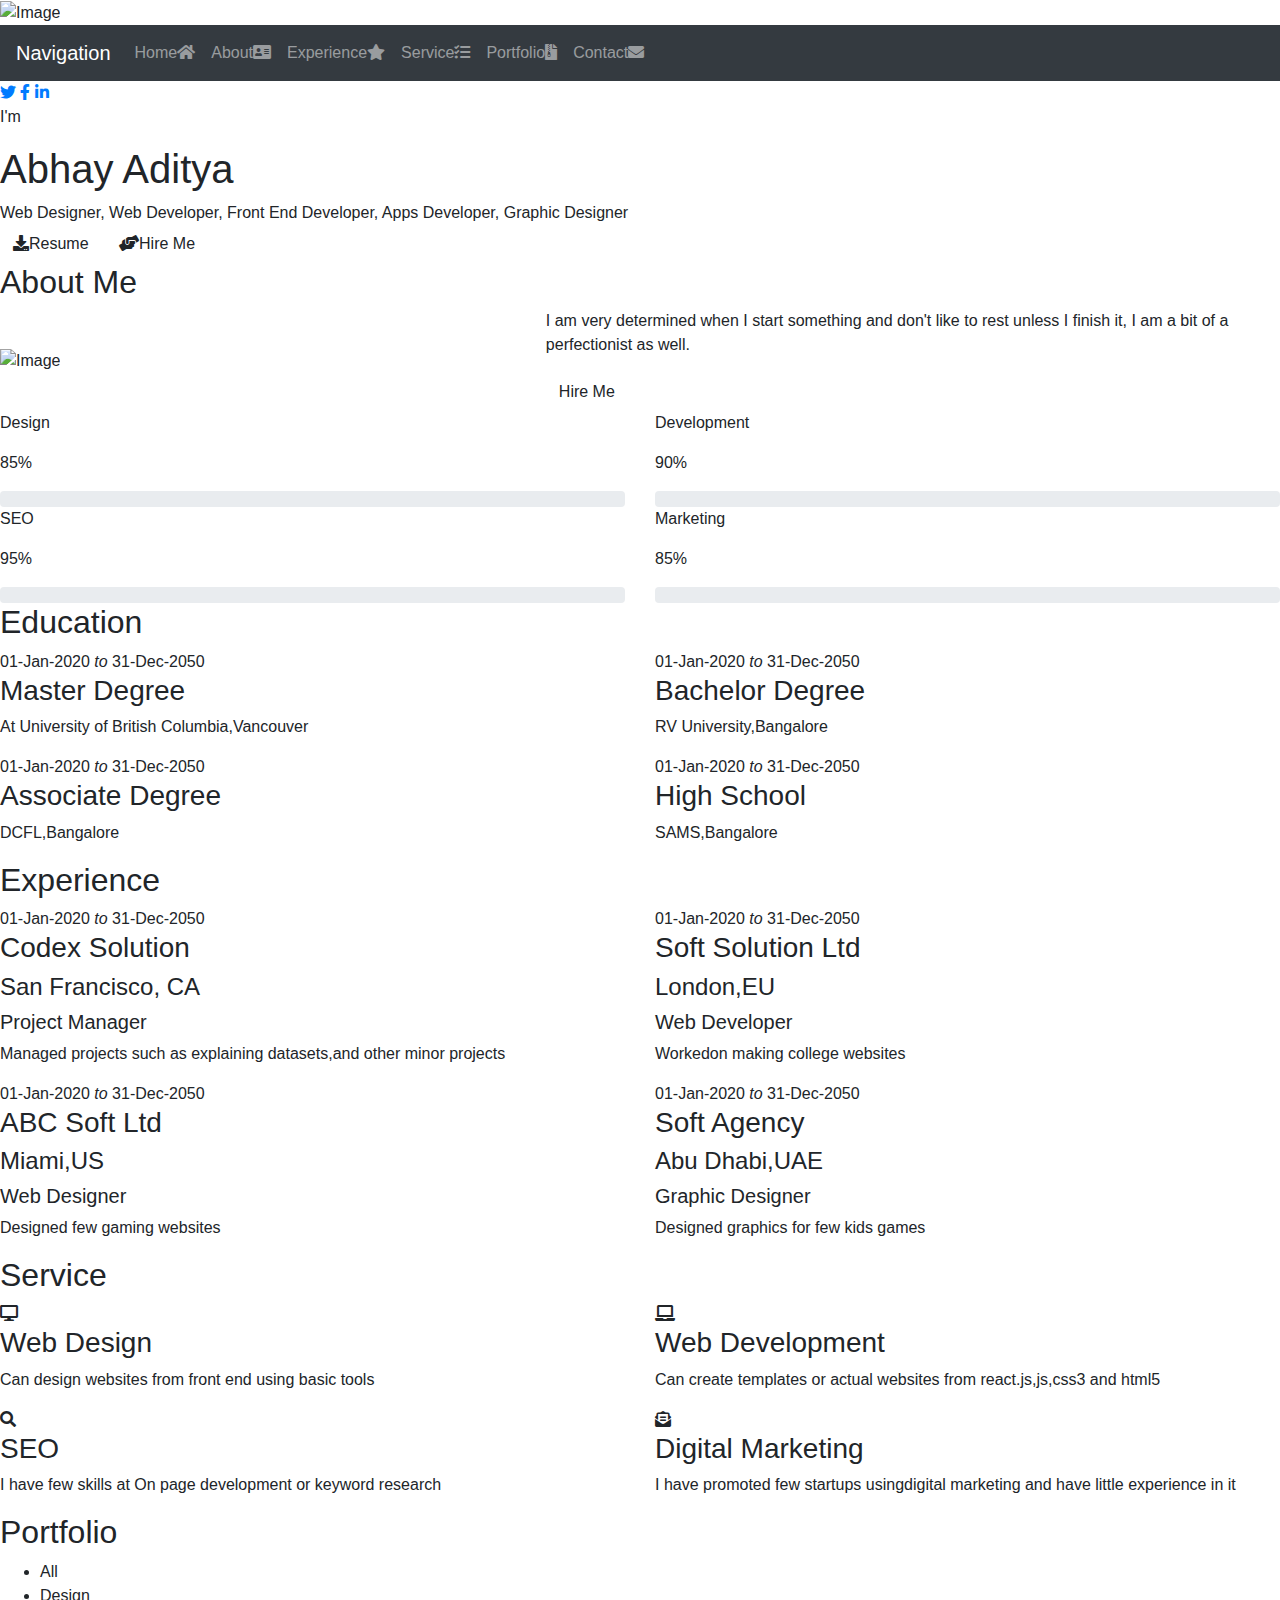
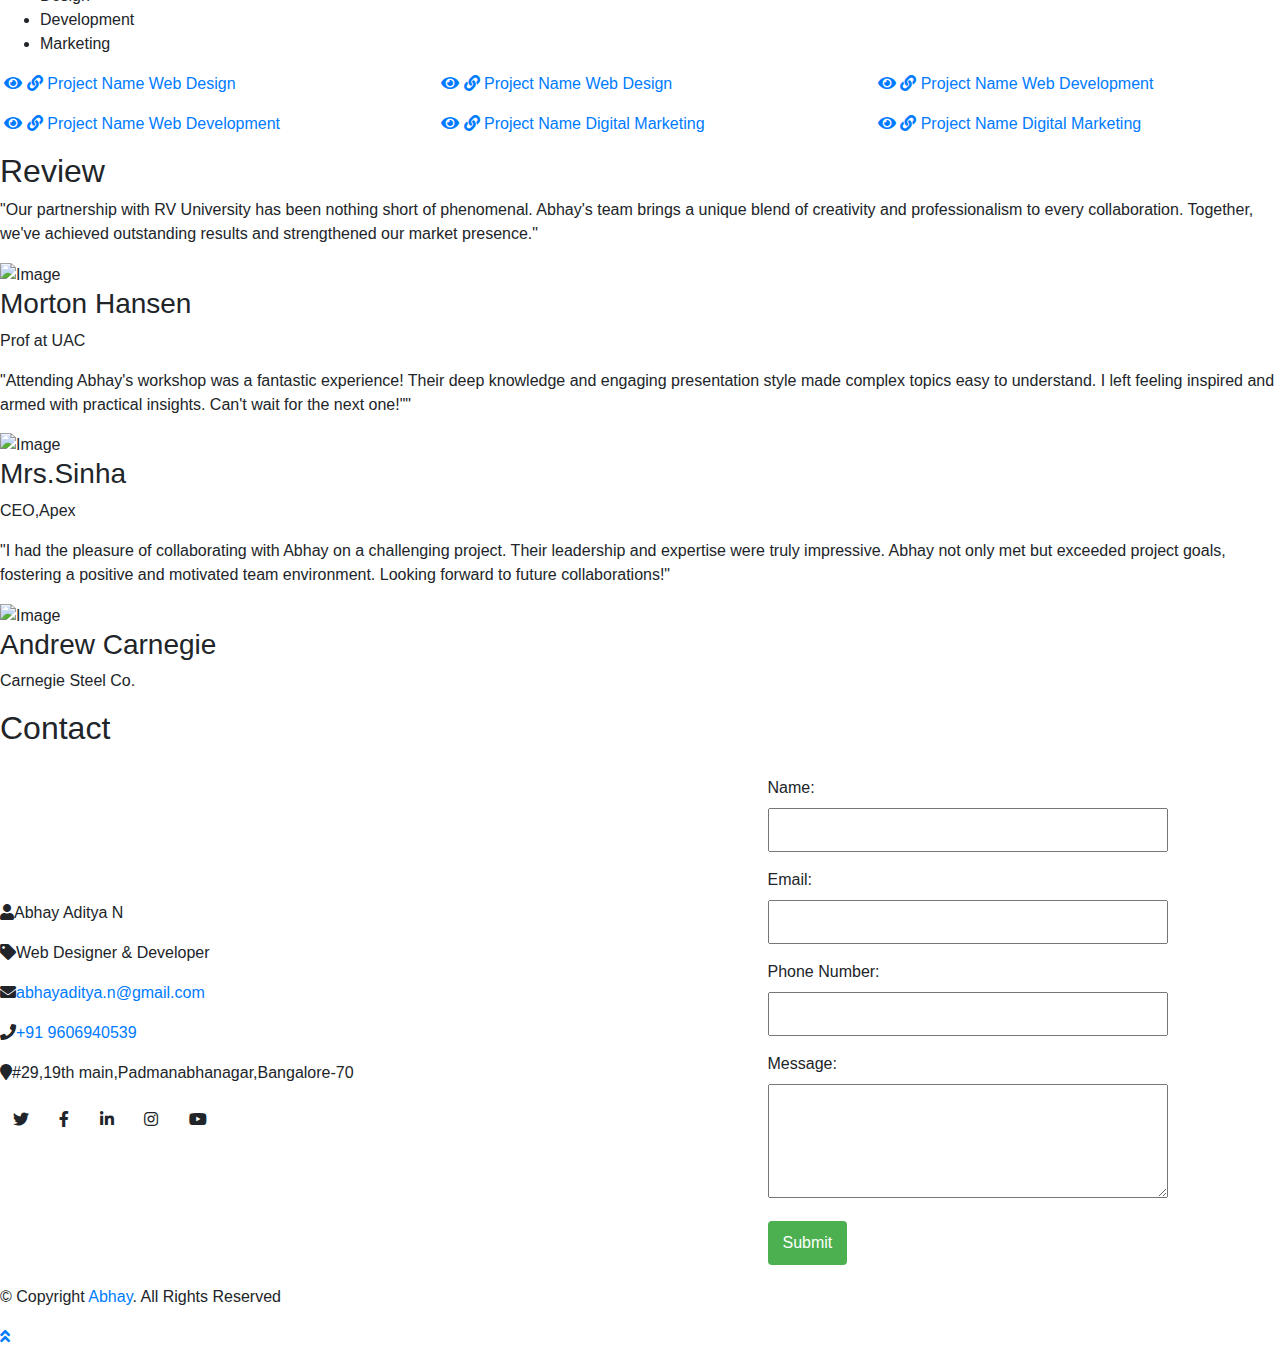
==== commit 9961d3d1: "Add files via upload" ====
--- a/index.html
+++ b/index.html
@@ -1,746 +1,555 @@
-<!DOCTYPE html>
-<html lang="en">
-
-<head>
-  <meta charset="utf-8">
-  <meta content="width=device-width, initial-scale=1.0" name="viewport">
-
-  <title>MyResume Bootstrap Template - Index</title>
-  <meta content="" name="description">
-  <meta content="" name="keywords">
-
-  <!-- Favicons -->
-  <link href="assets/img/favicon.png" rel="icon">
-  <link href="assets/img/apple-touch-icon.png" rel="apple-touch-icon">
-
-  <!-- Google Fonts -->
-  <link href="https://fonts.googleapis.com/css?family=Open+Sans:300,300i,400,400i,600,600i,700,700i|Raleway:300,300i,400,400i,500,500i,600,600i,700,700i|Poppins:300,300i,400,400i,500,500i,600,600i,700,700i" rel="stylesheet">
-
-  <!-- Vendor CSS Files -->
-  <link href="assets/vendor/aos/aos.css" rel="stylesheet">
-  <link href="assets/vendor/bootstrap/css/bootstrap.min.css" rel="stylesheet">
-  <link href="assets/vendor/bootstrap-icons/bootstrap-icons.css" rel="stylesheet">
-  <link href="assets/vendor/boxicons/css/boxicons.min.css" rel="stylesheet">
-  <link href="assets/vendor/glightbox/css/glightbox.min.css" rel="stylesheet">
-  <link href="assets/vendor/swiper/swiper-bundle.min.css" rel="stylesheet">
-
-  <!-- Template Main CSS File -->
-  <link href="assets/css/style.css" rel="stylesheet">
-
-  <!-- =======================================================
-  * Template Name: MyResume
-  * Updated: Nov 17 2023 with Bootstrap v5.3.2
-  * Template URL: https://bootstrapmade.com/free-html-bootstrap-template-my-resume/
-  * Author: BootstrapMade.com
-  * License: https://bootstrapmade.com/license/
-  ======================================================== -->
-</head>
-
-<body>
-
-  <!-- ======= Mobile nav toggle button ======= -->
-  <!-- <button type="button" class="mobile-nav-toggle d-xl-none"><i class="bi bi-list mobile-nav-toggle"></i></button> -->
-  <i class="bi bi-list mobile-nav-toggle d-lg-none"></i>
-  <!-- ======= Header ======= -->
-  <header id="header" class="d-flex flex-column justify-content-center">
-
-    <nav id="navbar" class="navbar nav-menu">
-      <ul>
-        <li><a href="#hero" class="nav-link scrollto active"><i class="bx bx-home"></i> <span>Home</span></a></li>
-        <li><a href="#about" class="nav-link scrollto"><i class="bx bx-user"></i> <span>About</span></a></li>
-        <li><a href="#resume" class="nav-link scrollto"><i class="bx bx-file-blank"></i> <span>Resume</span></a></li>
-        <li><a href="#portfolio" class="nav-link scrollto"><i class="bx bx-book-content"></i> <span>Portfolio</span></a></li>
-        <li><a href="#services" class="nav-link scrollto"><i class="bx bx-server"></i> <span>Services</span></a></li>
-        <li><a href="#contact" class="nav-link scrollto"><i class="bx bx-envelope"></i> <span>Contact</span></a></li>
-      </ul>
-    </nav><!-- .nav-menu -->
-
-  </header><!-- End Header -->
-
-  <!-- ======= Hero Section ======= -->
-  <section id="hero" class="d-flex flex-column justify-content-center">
-    <div class="container" data-aos="zoom-in" data-aos-delay="100">
-      <h1>Brandon Johnson</h1>
-      <p>I'm <span class="typed" data-typed-items="Designer, Developer, Freelancer, Photographer"></span></p>
-      <div class="social-links">
-        <a href="#" class="twitter"><i class="bx bxl-twitter"></i></a>
-        <a href="#" class="facebook"><i class="bx bxl-facebook"></i></a>
-        <a href="#" class="instagram"><i class="bx bxl-instagram"></i></a>
-        <a href="#" class="google-plus"><i class="bx bxl-skype"></i></a>
-        <a href="#" class="linkedin"><i class="bx bxl-linkedin"></i></a>
-      </div>
-    </div>
-  </section><!-- End Hero -->
-
-  <main id="main">
-
-    <!-- ======= About Section ======= -->
-    <section id="about" class="about">
-      <div class="container" data-aos="fade-up">
-
-        <div class="section-title">
-          <h2>About</h2>
-          <p>Magnam dolores commodi suscipit. Necessitatibus eius consequatur ex aliquid fuga eum quidem. Sit sint consectetur velit. Quisquam quos quisquam cupiditate. Et nemo qui impedit suscipit alias ea. Quia fugiat sit in iste officiis commodi quidem hic quas.</p>
-        </div>
-
-        <div class="row">
-          <div class="col-lg-4">
-            <img src="assets/img/profile-img.jpg" class="img-fluid" alt="">
-          </div>
-          <div class="col-lg-8 pt-4 pt-lg-0 content">
-            <h3>UI/UX Designer &amp; Web Developer.</h3>
-            <p class="fst-italic">
-              Lorem ipsum dolor sit amet, consectetur adipiscing elit, sed do eiusmod tempor incididunt ut labore et dolore
-              magna aliqua.
-            </p>
-            <div class="row">
-              <div class="col-lg-6">
-                <ul>
-                  <li><i class="bi bi-chevron-right"></i> <strong>Birthday:</strong> <span>1 May 1995</span></li>
-                  <li><i class="bi bi-chevron-right"></i> <strong>Website:</strong> <span>www.example.com</span></li>
-                  <li><i class="bi bi-chevron-right"></i> <strong>Phone:</strong> <span>+123 456 7890</span></li>
-                  <li><i class="bi bi-chevron-right"></i> <strong>City:</strong> <span>New York, USA</span></li>
-                </ul>
-              </div>
-              <div class="col-lg-6">
-                <ul>
-                  <li><i class="bi bi-chevron-right"></i> <strong>Age:</strong> <span>30</span></li>
-                  <li><i class="bi bi-chevron-right"></i> <strong>Degree:</strong> <span>Master</span></li>
-                  <li><i class="bi bi-chevron-right"></i> <strong>PhEmailone:</strong> <span>email@example.com</span></li>
-                  <li><i class="bi bi-chevron-right"></i> <strong>Freelance:</strong> <span>Available</span></li>
-                </ul>
-              </div>
-            </div>
-            <p>
-              Officiis eligendi itaque labore et dolorum mollitia officiis optio vero. Quisquam sunt adipisci omnis et ut. Nulla accusantium dolor incidunt officia tempore. Et eius omnis.
-              Cupiditate ut dicta maxime officiis quidem quia. Sed et consectetur qui quia repellendus itaque neque. Aliquid amet quidem ut quaerat cupiditate. Ab et eum qui repellendus omnis culpa magni laudantium dolores.
-            </p>
-          </div>
-        </div>
-
-      </div>
-    </section><!-- End About Section -->
-
-    <!-- ======= Facts Section ======= -->
-    <section id="facts" class="facts">
-      <div class="container" data-aos="fade-up">
-
-        <div class="section-title">
-          <h2>Facts</h2>
-          <p>Magnam dolores commodi suscipit. Necessitatibus eius consequatur ex aliquid fuga eum quidem. Sit sint consectetur velit. Quisquam quos quisquam cupiditate. Et nemo qui impedit suscipit alias ea. Quia fugiat sit in iste officiis commodi quidem hic quas.</p>
-        </div>
-
-        <div class="row">
-
-          <div class="col-lg-3 col-md-6">
-            <div class="count-box">
-              <i class="bi bi-emoji-smile"></i>
-              <span data-purecounter-start="0" data-purecounter-end="232" data-purecounter-duration="1" class="purecounter"></span>
-              <p>Happy Clients</p>
-            </div>
-          </div>
-
-          <div class="col-lg-3 col-md-6 mt-5 mt-md-0">
-            <div class="count-box">
-              <i class="bi bi-journal-richtext"></i>
-              <span data-purecounter-start="0" data-purecounter-end="521" data-purecounter-duration="1" class="purecounter"></span>
-              <p>Projects</p>
-            </div>
-          </div>
-
-          <div class="col-lg-3 col-md-6 mt-5 mt-lg-0">
-            <div class="count-box">
-              <i class="bi bi-headset"></i>
-              <span data-purecounter-start="0" data-purecounter-end="1463" data-purecounter-duration="1" class="purecounter"></span>
-              <p>Hours Of Support</p>
-            </div>
-          </div>
-
-          <div class="col-lg-3 col-md-6 mt-5 mt-lg-0">
-            <div class="count-box">
-              <i class="bi bi-award"></i>
-              <span data-purecounter-start="0" data-purecounter-end="25" data-purecounter-duration="1" class="purecounter"></span>
-              <p>Awards</p>
-            </div>
-          </div>
-
-        </div>
-
-      </div>
-    </section><!-- End Facts Section -->
-
-    <!-- ======= Skills Section ======= -->
-    <section id="skills" class="skills section-bg">
-      <div class="container" data-aos="fade-up">
-
-        <div class="section-title">
-          <h2>Skills</h2>
-          <p>Magnam dolores commodi suscipit. Necessitatibus eius consequatur ex aliquid fuga eum quidem. Sit sint consectetur velit. Quisquam quos quisquam cupiditate. Et nemo qui impedit suscipit alias ea. Quia fugiat sit in iste officiis commodi quidem hic quas.</p>
-        </div>
-
-        <div class="row skills-content">
-
-          <div class="col-lg-6">
-
-            <div class="progress">
-              <span class="skill">HTML <i class="val">100%</i></span>
-              <div class="progress-bar-wrap">
-                <div class="progress-bar" role="progressbar" aria-valuenow="100" aria-valuemin="0" aria-valuemax="100"></div>
-              </div>
-            </div>
-
-            <div class="progress">
-              <span class="skill">CSS <i class="val">90%</i></span>
-              <div class="progress-bar-wrap">
-                <div class="progress-bar" role="progressbar" aria-valuenow="90" aria-valuemin="0" aria-valuemax="100"></div>
-              </div>
-            </div>
-
-            <div class="progress">
-              <span class="skill">JavaScript <i class="val">75%</i></span>
-              <div class="progress-bar-wrap">
-                <div class="progress-bar" role="progressbar" aria-valuenow="75" aria-valuemin="0" aria-valuemax="100"></div>
-              </div>
-            </div>
-
-          </div>
-
-          <div class="col-lg-6">
-
-            <div class="progress">
-              <span class="skill">PHP <i class="val">80%</i></span>
-              <div class="progress-bar-wrap">
-                <div class="progress-bar" role="progressbar" aria-valuenow="80" aria-valuemin="0" aria-valuemax="100"></div>
-              </div>
-            </div>
-
-            <div class="progress">
-              <span class="skill">WordPress/CMS <i class="val">90%</i></span>
-              <div class="progress-bar-wrap">
-                <div class="progress-bar" role="progressbar" aria-valuenow="90" aria-valuemin="0" aria-valuemax="100"></div>
-              </div>
-            </div>
-
-            <div class="progress">
-              <span class="skill">Photoshop <i class="val">55%</i></span>
-              <div class="progress-bar-wrap">
-                <div class="progress-bar" role="progressbar" aria-valuenow="55" aria-valuemin="0" aria-valuemax="100"></div>
-              </div>
-            </div>
-
-          </div>
-
-        </div>
-
-      </div>
-    </section><!-- End Skills Section -->
-
-    <!-- ======= Resume Section ======= -->
-    <section id="resume" class="resume">
-      <div class="container" data-aos="fade-up">
-
-        <div class="section-title">
-          <h2>Resume</h2>
-          <p>Magnam dolores commodi suscipit. Necessitatibus eius consequatur ex aliquid fuga eum quidem. Sit sint consectetur velit. Quisquam quos quisquam cupiditate. Et nemo qui impedit suscipit alias ea. Quia fugiat sit in iste officiis commodi quidem hic quas.</p>
-        </div>
-
-        <div class="row">
-          <div class="col-lg-6">
-            <h3 class="resume-title">Sumary</h3>
-            <div class="resume-item pb-0">
-              <h4>Brandon Johnson</h4>
-              <p><em>Innovative and deadline-driven Graphic Designer with 3+ years of experience designing and developing user-centered digital/print marketing material from initial concept to final, polished deliverable.</em></p>
-              <ul>
-                <li>Portland par 127,Orlando, FL</li>
-                <li>(123) 456-7891</li>
-                <li>alice.barkley@example.com</li>
-              </ul>
-            </div>
-
-            <h3 class="resume-title">Education</h3>
-            <div class="resume-item">
-              <h4>Master of Fine Arts &amp; Graphic Design</h4>
-              <h5>2015 - 2016</h5>
-              <p><em>Rochester Institute of Technology, Rochester, NY</em></p>
-              <p>Qui deserunt veniam. Et sed aliquam labore tempore sed quisquam iusto autem sit. Ea vero voluptatum qui ut dignissimos deleniti nerada porti sand markend</p>
-            </div>
-            <div class="resume-item">
-              <h4>Bachelor of Fine Arts &amp; Graphic Design</h4>
-              <h5>2010 - 2014</h5>
-              <p><em>Rochester Institute of Technology, Rochester, NY</em></p>
-              <p>Quia nobis sequi est occaecati aut. Repudiandae et iusto quae reiciendis et quis Eius vel ratione eius unde vitae rerum voluptates asperiores voluptatem Earum molestiae consequatur neque etlon sader mart dila</p>
-            </div>
-          </div>
-          <div class="col-lg-6">
-            <h3 class="resume-title">Professional Experience</h3>
-            <div class="resume-item">
-              <h4>Senior graphic design specialist</h4>
-              <h5>2019 - Present</h5>
-              <p><em>Experion, New York, NY </em></p>
-              <ul>
-                <li>Lead in the design, development, and implementation of the graphic, layout, and production communication materials</li>
-                <li>Delegate tasks to the 7 members of the design team and provide counsel on all aspects of the project. </li>
-                <li>Supervise the assessment of all graphic materials in order to ensure quality and accuracy of the design</li>
-                <li>Oversee the efficient use of production project budgets ranging from $2,000 - $25,000</li>
-              </ul>
-            </div>
-            <div class="resume-item">
-              <h4>Graphic design specialist</h4>
-              <h5>2017 - 2018</h5>
-              <p><em>Stepping Stone Advertising, New York, NY</em></p>
-              <ul>
-                <li>Developed numerous marketing programs (logos, brochures,infographics, presentations, and advertisements).</li>
-                <li>Managed up to 5 projects or tasks at a given time while under pressure</li>
-                <li>Recommended and consulted with clients on the most appropriate graphic design</li>
-                <li>Created 4+ design presentations and proposals a month for clients and account managers</li>
-              </ul>
-            </div>
-          </div>
-        </div>
-
-      </div>
-    </section><!-- End Resume Section -->
-
-    <!-- ======= Portfolio Section ======= -->
-    <section id="portfolio" class="portfolio section-bg">
-      <div class="container" data-aos="fade-up">
-
-        <div class="section-title">
-          <h2>Portfolio</h2>
-          <p>Magnam dolores commodi suscipit. Necessitatibus eius consequatur ex aliquid fuga eum quidem. Sit sint consectetur velit. Quisquam quos quisquam cupiditate. Et nemo qui impedit suscipit alias ea. Quia fugiat sit in iste officiis commodi quidem hic quas.</p>
-        </div>
-
-        <div class="row">
-          <div class="col-lg-12 d-flex justify-content-center" data-aos="fade-up" data-aos-delay="100">
-            <ul id="portfolio-flters">
-              <li data-filter="*" class="filter-active">All</li>
-              <li data-filter=".filter-app">App</li>
-              <li data-filter=".filter-card">Card</li>
-              <li data-filter=".filter-web">Web</li>
-            </ul>
-          </div>
-        </div>
-
-        <div class="row portfolio-container" data-aos="fade-up" data-aos-delay="200">
-
-          <div class="col-lg-4 col-md-6 portfolio-item filter-app">
-            <div class="portfolio-wrap">
-              <img src="assets/img/portfolio/portfolio-1.jpg" class="img-fluid" alt="">
-              <div class="portfolio-info">
-                <h4>App 1</h4>
-                <p>App</p>
-                <div class="portfolio-links">
-                  <a href="assets/img/portfolio/portfolio-1.jpg" data-gallery="portfolioGallery" class="portfolio-lightbox" title="App 1"><i class="bx bx-plus"></i></a>
-                  <a href="portfolio-details.html" class="portfolio-details-lightbox" data-glightbox="type: external" title="Portfolio Details"><i class="bx bx-link"></i></a>
-                </div>
-              </div>
-            </div>
-          </div>
-
-          <div class="col-lg-4 col-md-6 portfolio-item filter-web">
-            <div class="portfolio-wrap">
-              <img src="assets/img/portfolio/portfolio-2.jpg" class="img-fluid" alt="">
-              <div class="portfolio-info">
-                <h4>Web 3</h4>
-                <p>Web</p>
-                <div class="portfolio-links">
-                  <a href="assets/img/portfolio/portfolio-2.jpg" data-gallery="portfolioGallery" class="portfolio-lightbox" title="Web 3"><i class="bx bx-plus"></i></a>
-                  <a href="portfolio-details.html" class="portfolio-details-lightbox" data-glightbox="type: external" title="Portfolio Details"><i class="bx bx-link"></i></a>
-                </div>
-              </div>
-            </div>
-          </div>
-
-          <div class="col-lg-4 col-md-6 portfolio-item filter-app">
-            <div class="portfolio-wrap">
-              <img src="assets/img/portfolio/portfolio-3.jpg" class="img-fluid" alt="">
-              <div class="portfolio-info">
-                <h4>App 2</h4>
-                <p>App</p>
-                <div class="portfolio-links">
-                  <a href="assets/img/portfolio/portfolio-3.jpg" data-gallery="portfolioGallery" class="portfolio-lightbox" title="App 2"><i class="bx bx-plus"></i></a>
-                  <a href="portfolio-details.html" class="portfolio-details-lightbox" data-glightbox="type: external" title="Portfolio Details"><i class="bx bx-link"></i></a>
-                </div>
-              </div>
-            </div>
-          </div>
-
-          <div class="col-lg-4 col-md-6 portfolio-item filter-card">
-            <div class="portfolio-wrap">
-              <img src="assets/img/portfolio/portfolio-4.jpg" class="img-fluid" alt="">
-              <div class="portfolio-info">
-                <h4>Card 2</h4>
-                <p>Card</p>
-                <div class="portfolio-links">
-                  <a href="assets/img/portfolio/portfolio-4.jpg" data-gallery="portfolioGallery" class="portfolio-lightbox" title="Card 2"><i class="bx bx-plus"></i></a>
-                  <a href="portfolio-details.html" class="portfolio-details-lightbox" data-glightbox="type: external" title="Portfolio Details"><i class="bx bx-link"></i></a>
-                </div>
-              </div>
-            </div>
-          </div>
-
-          <div class="col-lg-4 col-md-6 portfolio-item filter-web">
-            <div class="portfolio-wrap">
-              <img src="assets/img/portfolio/portfolio-5.jpg" class="img-fluid" alt="">
-              <div class="portfolio-info">
-                <h4>Web 2</h4>
-                <p>Web</p>
-                <div class="portfolio-links">
-                  <a href="assets/img/portfolio/portfolio-5.jpg" data-gallery="portfolioGallery" class="portfolio-lightbox" title="Web 2"><i class="bx bx-plus"></i></a>
-                  <a href="portfolio-details.html" class="portfolio-details-lightbox" data-glightbox="type: external" title="Portfolio Details"><i class="bx bx-link"></i></a>
-                </div>
-              </div>
-            </div>
-          </div>
-
-          <div class="col-lg-4 col-md-6 portfolio-item filter-app">
-            <div class="portfolio-wrap">
-              <img src="assets/img/portfolio/portfolio-6.jpg" class="img-fluid" alt="">
-              <div class="portfolio-info">
-                <h4>App 3</h4>
-                <p>App</p>
-                <div class="portfolio-links">
-                  <a href="assets/img/portfolio/portfolio-6.jpg" data-gallery="portfolioGallery" class="portfolio-lightbox" title="App 3"><i class="bx bx-plus"></i></a>
-                  <a href="portfolio-details.html" class="portfolio-details-lightbox" data-glightbox="type: external" title="Portfolio Details"><i class="bx bx-link"></i></a>
-                </div>
-              </div>
-            </div>
-          </div>
-
-          <div class="col-lg-4 col-md-6 portfolio-item filter-card">
-            <div class="portfolio-wrap">
-              <img src="assets/img/portfolio/portfolio-7.jpg" class="img-fluid" alt="">
-              <div class="portfolio-info">
-                <h4>Card 1</h4>
-                <p>Card</p>
-                <div class="portfolio-links">
-                  <a href="assets/img/portfolio/portfolio-7.jpg" data-gallery="portfolioGallery" class="portfolio-lightbox" title="Card 1"><i class="bx bx-plus"></i></a>
-                  <a href="portfolio-details.html" class="portfolio-details-lightbox" data-glightbox="type: external" title="Portfolio Details"><i class="bx bx-link"></i></a>
-                </div>
-              </div>
-            </div>
-          </div>
-
-          <div class="col-lg-4 col-md-6 portfolio-item filter-card">
-            <div class="portfolio-wrap">
-              <img src="assets/img/portfolio/portfolio-8.jpg" class="img-fluid" alt="">
-              <div class="portfolio-info">
-                <h4>Card 3</h4>
-                <p>Card</p>
-                <div class="portfolio-links">
-                  <a href="assets/img/portfolio/portfolio-8.jpg" data-gallery="portfolioGallery" class="portfolio-lightbox" title="Card 3"><i class="bx bx-plus"></i></a>
-                  <a href="portfolio-details.html" class="portfolio-details-lightbox" data-glightbox="type: external" title="Portfolio Details"><i class="bx bx-link"></i></a>
-                </div>
-              </div>
-            </div>
-          </div>
-
-          <div class="col-lg-4 col-md-6 portfolio-item filter-web">
-            <div class="portfolio-wrap">
-              <img src="assets/img/portfolio/portfolio-9.jpg" class="img-fluid" alt="">
-              <div class="portfolio-info">
-                <h4>Web 3</h4>
-                <p>Web</p>
-                <div class="portfolio-links">
-                  <a href="assets/img/portfolio/portfolio-9.jpg" data-gallery="portfolioGallery" class="portfolio-lightbox" title="Web 3"><i class="bx bx-plus"></i></a>
-                  <a href="portfolio-details.html" class="portfolio-details-lightbox" data-glightbox="type: external" title="Portfolio Details"><i class="bx bx-link"></i></a>
-                </div>
-              </div>
-            </div>
-          </div>
-
-        </div>
-
-      </div>
-    </section><!-- End Portfolio Section -->
-
-    <!-- ======= Services Section ======= -->
-    <section id="services" class="services">
-      <div class="container" data-aos="fade-up">
-
-        <div class="section-title">
-          <h2>Services</h2>
-          <p>Magnam dolores commodi suscipit. Necessitatibus eius consequatur ex aliquid fuga eum quidem. Sit sint consectetur velit. Quisquam quos quisquam cupiditate. Et nemo qui impedit suscipit alias ea. Quia fugiat sit in iste officiis commodi quidem hic quas.</p>
-        </div>
-
-        <div class="row">
-
-          <div class="col-lg-4 col-md-6 d-flex align-items-stretch" data-aos="zoom-in" data-aos-delay="100">
-            <div class="icon-box iconbox-blue">
-              <div class="icon">
-                <svg width="100" height="100" viewBox="0 0 600 600" xmlns="http://www.w3.org/2000/svg">
-                  <path stroke="none" stroke-width="0" fill="#f5f5f5" d="M300,521.0016835830174C376.1290562159157,517.8887921683347,466.0731472004068,529.7835943286574,510.70327084640275,468.03025145048787C554.3714126377745,407.6079735673963,508.03601936045806,328.9844924480964,491.2728898941984,256.3432110539036C474.5976632858925,184.082847569629,479.9380746630129,96.60480741107993,416.23090153303,58.64404602377083C348.86323505073057,18.502131276798302,261.93793281208167,40.57373210992963,193.5410806939664,78.93577620505333C130.42746243093433,114.334589627462,98.30271207620316,179.96522072025542,76.75703585869454,249.04625023123273C51.97151888228291,328.5150500222984,13.704378332031375,421.85034740162234,66.52175969318436,486.19268352777647C119.04800174914682,550.1803526380478,217.28368757567262,524.383925680826,300,521.0016835830174"></path>
-                </svg>
-                <i class="bx bxl-dribbble"></i>
-              </div>
-              <h4><a href="">Lorem Ipsum</a></h4>
-              <p>Voluptatum deleniti atque corrupti quos dolores et quas molestias excepturi</p>
-            </div>
-          </div>
-
-          <div class="col-lg-4 col-md-6 d-flex align-items-stretch mt-4 mt-md-0" data-aos="zoom-in" data-aos-delay="200">
-            <div class="icon-box iconbox-orange ">
-              <div class="icon">
-                <svg width="100" height="100" viewBox="0 0 600 600" xmlns="http://www.w3.org/2000/svg">
-                  <path stroke="none" stroke-width="0" fill="#f5f5f5" d="M300,582.0697525312426C382.5290701553225,586.8405444964366,449.9789794690241,525.3245884688669,502.5850820975895,461.55621195738473C556.606425686781,396.0723002908107,615.8543463187945,314.28637112970534,586.6730223649479,234.56875336149918C558.9533121215079,158.8439757836574,454.9685369536778,164.00468322053177,381.49747125262974,130.76875717737553C312.15926192815925,99.40240125094834,248.97055460311594,18.661163978235184,179.8680185752513,50.54337015887873C110.5421016452524,82.52863877960104,119.82277516462835,180.83849132639028,109.12597500060166,256.43424936330496C100.08760227029461,320.3096726198365,92.17705696193138,384.0621239912766,124.79988738764834,439.7174275375508C164.83382741302287,508.01625554203684,220.96474134820875,577.5009287672846,300,582.0697525312426"></path>
-                </svg>
-                <i class="bx bx-file"></i>
-              </div>
-              <h4><a href="">Sed Perspiciatis</a></h4>
-              <p>Duis aute irure dolor in reprehenderit in voluptate velit esse cillum dolore</p>
-            </div>
-          </div>
-
-          <div class="col-lg-4 col-md-6 d-flex align-items-stretch mt-4 mt-lg-0" data-aos="zoom-in" data-aos-delay="300">
-            <div class="icon-box iconbox-pink">
-              <div class="icon">
-                <svg width="100" height="100" viewBox="0 0 600 600" xmlns="http://www.w3.org/2000/svg">
-                  <path stroke="none" stroke-width="0" fill="#f5f5f5" d="M300,541.5067337569781C382.14930387511276,545.0595476570109,479.8736841581634,548.3450877840088,526.4010558755058,480.5488172755941C571.5218469581645,414.80211281144784,517.5187510058486,332.0715597781072,496.52539010469104,255.14436215662573C477.37192572678356,184.95920475031193,473.57363656557914,105.61284051026155,413.0603344069578,65.22779650032875C343.27470386102294,18.654635553484475,251.2091493199835,5.337323636656869,175.0934190732945,40.62881213300186C97.87086631185822,76.43348514350839,51.98124368387456,156.15599469081315,36.44837278890362,239.84606092416172C21.716077023791087,319.22268207091537,43.775223500013084,401.1760424656574,96.891909868211,461.97329694683043C147.22146801428983,519.5804099606455,223.5754009179313,538.201503339737,300,541.5067337569781"></path>
-                </svg>
-                <i class="bx bx-tachometer"></i>
-              </div>
-              <h4><a href="">Magni Dolores</a></h4>
-              <p>Excepteur sint occaecat cupidatat non proident, sunt in culpa qui officia</p>
-            </div>
-          </div>
-
-          <div class="col-lg-4 col-md-6 d-flex align-items-stretch mt-4" data-aos="zoom-in" data-aos-delay="100">
-            <div class="icon-box iconbox-yellow">
-              <div class="icon">
-                <svg width="100" height="100" viewBox="0 0 600 600" xmlns="http://www.w3.org/2000/svg">
-                  <path stroke="none" stroke-width="0" fill="#f5f5f5" d="M300,503.46388370962813C374.79870501325706,506.71871716319447,464.8034551963731,527.1746412648533,510.4981551193396,467.86667711651364C555.9287308511215,408.9015244558933,512.6030010748507,327.5744911775523,490.211057578863,256.5855673507754C471.097692560561,195.9906835881958,447.69079081568157,138.11976852964426,395.19560036434837,102.3242989838813C329.3053358748298,57.3949838291264,248.02791733380457,8.279543830951368,175.87071277845988,42.242879143198664C103.41431057327972,76.34704239035025,93.79494320519305,170.9812938413882,81.28167332365135,250.07896920659033C70.17666984294237,320.27484674793965,64.84698225790005,396.69656628748305,111.28512138212992,450.4950937839243C156.20124167950087,502.5303643271138,231.32542653798444,500.4755392045468,300,503.46388370962813"></path>
-                </svg>
-                <i class="bx bx-layer"></i>
-              </div>
-              <h4><a href="">Nemo Enim</a></h4>
-              <p>At vero eos et accusamus et iusto odio dignissimos ducimus qui blanditiis</p>
-            </div>
-          </div>
-
-          <div class="col-lg-4 col-md-6 d-flex align-items-stretch mt-4" data-aos="zoom-in" data-aos-delay="200">
-            <div class="icon-box iconbox-red">
-              <div class="icon">
-                <svg width="100" height="100" viewBox="0 0 600 600" xmlns="http://www.w3.org/2000/svg">
-                  <path stroke="none" stroke-width="0" fill="#f5f5f5" d="M300,532.3542879108572C369.38199826031484,532.3153073249985,429.10787420159085,491.63046689027357,474.5244479745417,439.17860296908856C522.8885846962883,383.3225815378663,569.1668002868075,314.3205725914397,550.7432151929288,242.7694973846089C532.6665558377875,172.5657663291529,456.2379748765914,142.6223662098291,390.3689995646985,112.34683881706744C326.66090330228417,83.06452184765237,258.84405631176094,53.51806209861945,193.32584062364296,78.48882559362697C121.61183558270385,105.82097193414197,62.805066853699245,167.19869350419734,48.57481801355237,242.6138429142374C34.843463184063346,315.3850353017275,76.69343916112496,383.4422959591041,125.22947124332185,439.3748458443577C170.7312796277747,491.8107796887764,230.57421082200815,532.3932930995766,300,532.3542879108572"></path>
-                </svg>
-                <i class="bx bx-slideshow"></i>
-              </div>
-              <h4><a href="">Dele Cardo</a></h4>
-              <p>Quis consequatur saepe eligendi voluptatem consequatur dolor consequuntur</p>
-            </div>
-          </div>
-
-          <div class="col-lg-4 col-md-6 d-flex align-items-stretch mt-4" data-aos="zoom-in" data-aos-delay="300">
-            <div class="icon-box iconbox-teal">
-              <div class="icon">
-                <svg width="100" height="100" viewBox="0 0 600 600" xmlns="http://www.w3.org/2000/svg">
-                  <path stroke="none" stroke-width="0" fill="#f5f5f5" d="M300,566.797414625762C385.7384707136149,576.1784315230908,478.7894351017131,552.8928747891023,531.9192734346935,484.94944893311C584.6109503024035,417.5663521118492,582.489472248146,322.67544863468447,553.9536738515405,242.03673114598146C529.1557734026468,171.96086150256528,465.24506316201064,127.66468636344209,395.9583748389544,100.7403814666027C334.2173773831606,76.7482773500951,269.4350130405921,84.62216499799875,207.1952322260088,107.2889140133804C132.92018162631612,134.33871894543012,41.79353780512637,160.00259165414826,22.644507872594943,236.69541883565114C3.319112789854554,314.0945973066697,72.72355303640163,379.243833228382,124.04198916343866,440.3218312028393C172.9286146004772,498.5055451809895,224.45579914871206,558.5317968840102,300,566.797414625762"></path>
-                </svg>
-                <i class="bx bx-arch"></i>
-              </div>
-              <h4><a href="">Divera Don</a></h4>
-              <p>Modi nostrum vel laborum. Porro fugit error sit minus sapiente sit aspernatur</p>
-            </div>
-          </div>
-
-        </div>
-
-      </div>
-    </section><!-- End Services Section -->
-
-    <!-- ======= Testimonials Section ======= -->
-    <section id="testimonials" class="testimonials section-bg">
-      <div class="container" data-aos="fade-up">
-
-        <div class="section-title">
-          <h2>Testimonials</h2>
-        </div>
-
-        <div class="testimonials-slider swiper" data-aos="fade-up" data-aos-delay="100">
-          <div class="swiper-wrapper">
-
-            <div class="swiper-slide">
-              <div class="testimonial-item">
-                <img src="assets/img/testimonials/testimonials-1.jpg" class="testimonial-img" alt="">
-                <h3>Saul Goodman</h3>
-                <h4>Ceo &amp; Founder</h4>
-                <p>
-                  <i class="bx bxs-quote-alt-left quote-icon-left"></i>
-                  Proin iaculis purus consequat sem cure digni ssim donec porttitora entum suscipit rhoncus. Accusantium quam, ultricies eget id, aliquam eget nibh et. Maecen aliquam, risus at semper.
-                  <i class="bx bxs-quote-alt-right quote-icon-right"></i>
-                </p>
-              </div>
-            </div><!-- End testimonial item -->
-
-            <div class="swiper-slide">
-              <div class="testimonial-item">
-                <img src="assets/img/testimonials/testimonials-2.jpg" class="testimonial-img" alt="">
-                <h3>Sara Wilsson</h3>
-                <h4>Designer</h4>
-                <p>
-                  <i class="bx bxs-quote-alt-left quote-icon-left"></i>
-                  Export tempor illum tamen malis malis eram quae irure esse labore quem cillum quid cillum eram malis quorum velit fore eram velit sunt aliqua noster fugiat irure amet legam anim culpa.
-                  <i class="bx bxs-quote-alt-right quote-icon-right"></i>
-                </p>
-              </div>
-            </div><!-- End testimonial item -->
-
-            <div class="swiper-slide">
-              <div class="testimonial-item">
-                <img src="assets/img/testimonials/testimonials-3.jpg" class="testimonial-img" alt="">
-                <h3>Jena Karlis</h3>
-                <h4>Store Owner</h4>
-                <p>
-                  <i class="bx bxs-quote-alt-left quote-icon-left"></i>
-                  Enim nisi quem export duis labore cillum quae magna enim sint quorum nulla quem veniam duis minim tempor labore quem eram duis noster aute amet eram fore quis sint minim.
-                  <i class="bx bxs-quote-alt-right quote-icon-right"></i>
-                </p>
-              </div>
-            </div><!-- End testimonial item -->
-
-            <div class="swiper-slide">
-              <div class="testimonial-item">
-                <img src="assets/img/testimonials/testimonials-4.jpg" class="testimonial-img" alt="">
-                <h3>Matt Brandon</h3>
-                <h4>Freelancer</h4>
-                <p>
-                  <i class="bx bxs-quote-alt-left quote-icon-left"></i>
-                  Fugiat enim eram quae cillum dolore dolor amet nulla culpa multos export minim fugiat minim velit minim dolor enim duis veniam ipsum anim magna sunt elit fore quem dolore labore illum veniam.
-                  <i class="bx bxs-quote-alt-right quote-icon-right"></i>
-                </p>
-              </div>
-            </div><!-- End testimonial item -->
-
-            <div class="swiper-slide">
-              <div class="testimonial-item">
-                <img src="assets/img/testimonials/testimonials-5.jpg" class="testimonial-img" alt="">
-                <h3>John Larson</h3>
-                <h4>Entrepreneur</h4>
-                <p>
-                  <i class="bx bxs-quote-alt-left quote-icon-left"></i>
-                  Quis quorum aliqua sint quem legam fore sunt eram irure aliqua veniam tempor noster veniam enim culpa labore duis sunt culpa nulla illum cillum fugiat legam esse veniam culpa fore nisi cillum quid.
-                  <i class="bx bxs-quote-alt-right quote-icon-right"></i>
-                </p>
-              </div>
-            </div><!-- End testimonial item -->
-
-          </div>
-          <div class="swiper-pagination"></div>
-        </div>
-
-      </div>
-    </section><!-- End Testimonials Section -->
-
-    <!-- ======= Contact Section ======= -->
-    <section id="contact" class="contact">
-      <div class="container" data-aos="fade-up">
-
-        <div class="section-title">
-          <h2>Contact</h2>
-        </div>
-
-        <div class="row mt-1">
-
-          <div class="col-lg-4">
-            <div class="info">
-              <div class="address">
-                <i class="bi bi-geo-alt"></i>
-                <h4>Location:</h4>
-                <p>A108 Adam Street, New York, NY 535022</p>
-              </div>
-
-              <div class="email">
-                <i class="bi bi-envelope"></i>
-                <h4>Email:</h4>
-                <p>info@example.com</p>
-              </div>
-
-              <div class="phone">
-                <i class="bi bi-phone"></i>
-                <h4>Call:</h4>
-                <p>+1 5589 55488 55s</p>
-              </div>
-
-            </div>
-
-          </div>
-
-          <div class="col-lg-8 mt-5 mt-lg-0">
-
-            <form action="forms/contact.php" method="post" role="form" class="php-email-form">
-              <div class="row">
-                <div class="col-md-6 form-group">
-                  <input type="text" name="name" class="form-control" id="name" placeholder="Your Name" required>
-                </div>
-                <div class="col-md-6 form-group mt-3 mt-md-0">
-                  <input type="email" class="form-control" name="email" id="email" placeholder="Your Email" required>
-                </div>
-              </div>
-              <div class="form-group mt-3">
-                <input type="text" class="form-control" name="subject" id="subject" placeholder="Subject" required>
-              </div>
-              <div class="form-group mt-3">
-                <textarea class="form-control" name="message" rows="5" placeholder="Message" required></textarea>
-              </div>
-              <div class="my-3">
-                <div class="loading">Loading</div>
-                <div class="error-message"></div>
-                <div class="sent-message">Your message has been sent. Thank you!</div>
-              </div>
-              <div class="text-center"><button type="submit">Send Message</button></div>
-            </form>
-
-          </div>
-
-        </div>
-
-      </div>
-    </section><!-- End Contact Section -->
-
-  </main><!-- End #main -->
-
-  <!-- ======= Footer ======= -->
-  <footer id="footer">
-    <div class="container">
-      <h3>Brandon Johnson</h3>
-      <p>Et aut eum quis fuga eos sunt ipsa nihil. Labore corporis magni eligendi fuga maxime saepe commodi placeat.</p>
-      <div class="social-links">
-        <a href="#" class="twitter"><i class="bx bxl-twitter"></i></a>
-        <a href="#" class="facebook"><i class="bx bxl-facebook"></i></a>
-        <a href="#" class="instagram"><i class="bx bxl-instagram"></i></a>
-        <a href="#" class="google-plus"><i class="bx bxl-skype"></i></a>
-        <a href="#" class="linkedin"><i class="bx bxl-linkedin"></i></a>
-      </div>
-      <div class="copyright">
-        &copy; Copyright <strong><span>MyResume</span></strong>. All Rights Reserved
-      </div>
-      <div class="credits">
-        <!-- All the links in the footer should remain intact. -->
-        <!-- You can delete the links only if you purchased the pro version. -->
-        <!-- Licensing information: [license-url] -->
-        <!-- Purchase the pro version with working PHP/AJAX contact form: https://bootstrapmade.com/free-html-bootstrap-template-my-resume/ -->
-        Designed by <a href="https://bootstrapmade.com/">BootstrapMade</a>
-      </div>
-    </div>
-  </footer><!-- End Footer -->
-
-  <div id="preloader"></div>
-  <a href="#" class="back-to-top d-flex align-items-center justify-content-center"><i class="bi bi-arrow-up-short"></i></a>
-
-  <!-- Vendor JS Files -->
-  <script src="assets/vendor/purecounter/purecounter_vanilla.js"></script>
-  <script src="assets/vendor/aos/aos.js"></script>
-  <script src="assets/vendor/bootstrap/js/bootstrap.bundle.min.js"></script>
-  <script src="assets/vendor/glightbox/js/glightbox.min.js"></script>
-  <script src="assets/vendor/isotope-layout/isotope.pkgd.min.js"></script>
-  <script src="assets/vendor/swiper/swiper-bundle.min.js"></script>
-  <script src="assets/vendor/typed.js/typed.umd.js"></script>
-  <script src="assets/vendor/waypoints/noframework.waypoints.js"></script>
-  <script src="assets/vendor/php-email-form/validate.js"></script>
-
-  <!-- Template Main JS File -->
-  <script src="assets/js/main.js"></script>
-
-</body>
-
-</html>+<!DOCTYPE html>
+<html lang="en">
+    <head>
+        <meta charset="utf-8">
+        <title>Resume Website</title>
+        <meta content="width=device-width, initial-scale=1.0" name="viewport">
+        <meta content="Resume Website Template Free Download" name="keywords">
+        <meta content="Resume Website Template Free Download" name="description">
+
+        <!-- Favicon -->
+        <link href="img/favicon.ico" rel="icon">
+
+        <!-- Google Fonts -->
+        <link href="https://fonts.googleapis.com/css2?family=Open+Sans:300;400;600;700;800&display=swap" rel="stylesheet">
+
+        <!-- CSS Libraries -->
+        <link href="https://stackpath.bootstrapcdn.com/bootstrap/4.4.1/css/bootstrap.min.css" rel="stylesheet">
+        <link href="https://cdnjs.cloudflare.com/ajax/libs/font-awesome/5.10.0/css/all.min.css" rel="stylesheet">
+        <link href="lib/slick/slick.css" rel="stylesheet">
+        <link href="lib/slick/slick-theme.css" rel="stylesheet">
+        <link href="lib/lightbox/css/lightbox.min.css" rel="stylesheet">
+
+        <!-- Template Stylesheet -->
+        <link href="css/style.css" rel="stylesheet">
+    </head>
+
+    <body data-spy="scroll" data-target=".navbar" data-offset="51">
+        <div class="wrapper">
+            <div class="sidebar">
+                <div class="sidebar-header">
+                    <img src="C:\RVU\hackathon\resume-2-master\img\me.jpeg" alt="Image">
+                </div>
+                <div class="sidebar-content">
+                    <nav class="navbar navbar-expand-md bg-dark navbar-dark">
+                        <a href="#" class="navbar-brand">Navigation</a>
+                        <button type="button" class="navbar-toggler" data-toggle="collapse" data-target="#navbarCollapse">
+                            <span class="navbar-toggler-icon"></span>
+                        </button>
+                        <div class="collapse navbar-collapse" id="navbarCollapse">
+                            <ul class="nav navbar-nav">
+                                <li class="nav-item">
+                                    <a class="nav-link" href="#header">Home<i class="fa fa-home"></i></a>
+                                </li>
+                                <li class="nav-item">
+                                    <a class="nav-link" href="#about">About<i class="fa fa-address-card"></i></a>
+                                </li>
+                                <li class="nav-item">
+                                    <a class="nav-link" href="#experience">Experience<i class="fa fa-star"></i></a>
+                                </li>
+                                <li class="nav-item">
+                                    <a class="nav-link" href="#service">Service<i class="fa fa-tasks"></i></a>
+                                </li>
+                                <li class="nav-item">
+                                    <a class="nav-link" href="#portfolio">Portfolio<i class="fa fa-file-archive"></i></a>
+                                </li>
+                                <li class="nav-item">
+                                    <a class="nav-link" href="#contact">Contact<i class="fa fa-envelope"></i></a>
+                                </li>
+                            </ul>
+                        </div>
+                    </nav>
+                </div>
+                <div class="sidebar-footer">
+                    <a href="https://twitter.com/i/flow/login"><i class="fab fa-twitter"></i></a>
+                    <a href="https://www.facebook.com/"><i class="fab fa-facebook-f"></i></a>
+                    <a href="https://www.linkedin.com/home/?originalSubdomain=in"><i class="fab fa-linkedin-in"></i></a>
+                </div>
+            </div>
+            <div class="content">
+                <!-- Header Start -->
+                <div class="header" id="header">
+                    <div class="content-inner">
+                        <p>I'm</p>
+                        <h1>Abhay Aditya</h1>
+                        <h2></h2>
+                        <div class="typed-text">Web Designer, Web Developer, Front End Developer, Apps Developer, Graphic Designer</div>
+                    </div>
+                </div>
+                <!-- Header End -->
+                
+                <!-- Large Button Start -->
+                <div class="large-btn">
+                    <div class="content-inner">
+                        <a class="btn" href="Untitled-1.html"><i class="fa fa-download"></i>Resume</a>
+                        <a class="btn" href="Untitled-2.html"><i class="fa fa-hands-helping"></i>Hire Me</a>
+                    </div>
+                </div>
+                <!-- Large Button End -->
+                
+                <!-- About Start -->
+                <div class="about" id="about">
+                    <div class="content-inner">
+                        <div class="content-header">
+                            <h2>About Me</h2>
+                        </div>
+                        <div class="row align-items-center">
+                            <div class="col-md-6 col-lg-5">
+                                <img src="C:\RVU\hackathon\resume-2-master\img\pfp.jpg" alt="Image">
+                            </div>
+                            <div class="col-md-6 col-lg-7">
+                                <p>
+                                    I am very determined when I start something
+                                and don't like to rest unless I finish it,
+                                I am a bit of a perfectionist as well.
+                                </p>
+                                <a class="btn" href="#">Hire Me</a>
+                            </div>
+                        </div>
+                        <div class="row">
+                            <div class="col-md-6">
+                                <div class="skills">
+                                    <div class="skill-name">
+                                        <p>Design</p><p>85%</p>
+                                    </div>
+                                    <div class="progress">
+                                        <div class="progress-bar" role="progressbar" aria-valuenow="85" aria-valuemin="0" aria-valuemax="100"></div>
+                                    </div>
+                                    <div class="skill-name">
+                                        <p>SEO</p><p>95%</p>
+                                    </div>
+                                    <div class="progress">
+                                        <div class="progress-bar" role="progressbar" aria-valuenow="95" aria-valuemin="0" aria-valuemax="100"></div>
+                                    </div>
+                                </div>
+                            </div>
+                            <div class="col-md-6">
+                                <div class="skills">
+                                    <div class="skill-name">
+                                        <p>Development</p><p>90%</p>
+                                    </div>
+                                    <div class="progress">
+                                        <div class="progress-bar" role="progressbar" aria-valuenow="90" aria-valuemin="0" aria-valuemax="100"></div>
+                                    </div>
+                                    <div class="skill-name">
+                                        <p>Marketing</p><p>85%</p>
+                                    </div>
+                                    <div class="progress">
+                                        <div class="progress-bar" role="progressbar" aria-valuenow="85" aria-valuemin="0" aria-valuemax="100"></div>
+                                    </div>
+                                </div>
+                            </div>
+                        </div>
+                    </div>
+                </div>
+                <!-- About End -->
+                
+                <!-- Education Start -->
+                <div class="education" id="education">
+                    <div class="content-inner">
+                        <div class="content-header">
+                            <h2>Education</h2>
+                        </div>
+                        <div class="row align-items-center">
+                            <div class="col-md-6">
+                                <div class="edu-col">
+                                    <span>01-Jan-2020 <i>to</i> 31-Dec-2050</span>
+                                    <h3>Master Degree</h3>
+                                    <p>At University of British Columbia,Vancouver</p>
+                                </div>
+                            </div>
+                            <div class="col-md-6">
+                                <div class="edu-col">
+                                    <span>01-Jan-2020 <i>to</i> 31-Dec-2050</span>
+                                    <h3>Bachelor Degree</h3>
+                                    <p>RV University,Bangalore</p>
+                                </div>
+                            </div>
+                            <div class="col-md-6">
+                                <div class="edu-col">
+                                    <span>01-Jan-2020 <i>to</i> 31-Dec-2050</span>
+                                    <h3>Associate Degree</h3>
+                                    <p>DCFL,Bangalore</p>
+                                </div>
+                            </div>
+                            <div class="col-md-6">
+                                <div class="edu-col">
+                                    <span>01-Jan-2020 <i>to</i> 31-Dec-2050</span>
+                                    <h3>High School</h3>
+                                    <p>SAMS,Bangalore</p>
+                                </div>
+                            </div>
+                        </div>
+                    </div>
+                </div>
+                <!-- Education Start -->
+                
+                <!-- Experience Start -->
+                <div class="experience" id="experience">
+                    <div class="content-inner">
+                        <div class="content-header">
+                            <h2>Experience</h2>
+                        </div>
+                        <div class="row align-items-center">
+                            <div class="col-md-6">
+                                <div class="exp-col">
+                                    <span>01-Jan-2020 <i>to</i> 31-Dec-2050</span>
+                                    <h3>Codex Solution</h3>
+                                    <h4>San Francisco, CA</h4>
+                                    <h5>Project Manager</h5>
+                                    <p>Managed projects such as explaining datasets,and other minor projects</p>
+                                </div>
+                            </div>
+                            <div class="col-md-6">
+                                <div class="exp-col">
+                                    <span>01-Jan-2020 <i>to</i> 31-Dec-2050</span>
+                                    <h3>Soft Solution Ltd</h3>
+                                    <h4>London,EU</h4>
+                                    <h5>Web Developer</h5>
+                                    <p>Workedon making college websites</p>
+                                </div>
+                            </div>
+                            <div class="col-md-6">
+                                <div class="exp-col">
+                                    <span>01-Jan-2020 <i>to</i> 31-Dec-2050</span>
+                                    <h3>ABC Soft Ltd</h3>
+                                    <h4>Miami,US</h4>
+                                    <h5>Web Designer</h5>
+                                    <p>Designed few gaming websites</p>
+                                </div>
+                            </div>
+                            <div class="col-md-6">
+                                <div class="exp-col">
+                                    <span>01-Jan-2020 <i>to</i> 31-Dec-2050</span>
+                                    <h3>Soft Agency</h3>
+                                    <h4>Abu Dhabi,UAE</h4>
+                                    <h5>Graphic Designer</h5>
+                                    <p>Designed graphics for few kids games</p>
+                                </div>
+                            </div>
+                        </div>
+                    </div>
+                </div>
+                <!-- Experience Start -->
+                
+                <!-- Service Start -->
+                <div class="service" id="service">
+                    <div class="content-inner">
+                        <div class="content-header">
+                            <h2>Service</h2>
+                        </div>
+                        <div class="row align-items-center">
+                            <div class="col-md-6">
+                                <div class="srv-col">
+                                    <i class="fa fa-desktop"></i>
+                                    <h3>Web Design</h3>
+                                    <p>Can design websites from front end using basic tools</p>
+                                </div>
+                            </div>
+                            <div class="col-md-6">
+                                <div class="srv-col">
+                                    <i class="fa fa-laptop"></i>
+                                    <h3>Web Development</h3>
+                                    <p>Can create templates or actual websites from react.js,js,css3 and html5</p>
+                                </div>
+                            </div>
+                            <div class="col-md-6">
+                                <div class="srv-col">
+                                    <i class="fa fa-search"></i>
+                                    <h3>SEO</h3>
+                                    <p>I have few skills at On page development or keyword research</p>
+                                </div>
+                            </div>
+                            <div class="col-md-6">
+                                <div class="srv-col">
+                                    <i class="fa fa-envelope-open-text"></i>
+                                    <h3>Digital Marketing</h3>
+                                    <p>I have promoted few startups usingdigital marketing and have little experience in it</p>
+                                </div>
+                            </div>
+                        </div>
+                    </div>
+                </div>
+                <!-- Service Start -->
+                
+                <!-- Portfolio Start -->
+                <div class="portfolio" id="portfolio">
+                    <div class="content-inner">
+                        <div class="content-header">
+                            <h2>Portfolio</h2>
+                        </div>
+                        <div class="row">
+                            <div class="col-lg-12">
+                                <ul id="portfolio-flters">
+                                    <li data-filter="*" class="filter-active">All</li>
+                                    <li data-filter=".web-des">Design</li>
+                                    <li data-filter=".web-dev">Development</li>
+                                    <li data-filter=".dig-mar">Marketing</li>
+                                </ul>
+                            </div>
+                        </div>
+                        <div class="row portfolio-container">
+                            <div class="col-lg-4 col-md-6 portfolio-item web-des">
+                                <div class="portfolio-wrap">
+                                    <figure>
+                                        <img src="img/portfolio-1.jpg" class="img-fluid" alt="">
+                                        <a href="img/portfolio-1.jpg" data-lightbox="portfolio" data-title="Project Name" class="link-preview" title="Preview"><i class="fa fa-eye"></i></a>
+                                        <a href="#" class="link-details" title="More Details"><i class="fa fa-link"></i></a>
+                                        <a class="portfolio-title" href="#">Project Name <span>Web Design</span></a>
+                                    </figure>
+                                </div>
+                            </div>
+
+                            <div class="col-lg-4 col-md-6 portfolio-item web-des">
+                                <div class="portfolio-wrap">
+                                    <figure>
+                                        <img src="img/portfolio-2.jpg" class="img-fluid" alt="">
+                                        <a href="img/portfolio-2.jpg" class="link-preview" data-lightbox="portfolio" data-title="Project Name" title="Preview"><i class="fa fa-eye"></i></a>
+                                        <a href="#" class="link-details" title="More Details"><i class="fa fa-link"></i></a>
+                                        <a class="portfolio-title" href="#">Project Name <span>Web Design</span></a>
+                                    </figure>
+                                </div>
+                            </div>
+
+                            <div class="col-lg-4 col-md-6 portfolio-item web-dev">
+                                <div class="portfolio-wrap">
+                                    <figure>
+                                        <img src="img/portfolio-3.jpg" class="img-fluid" alt="">
+                                        <a href="img/portfolio-3.jpg" class="link-preview" data-lightbox="portfolio" data-title="Project Name" title="Preview"><i class="fa fa-eye"></i></a>
+                                        <a href="#" class="link-details" title="More Details"><i class="fa fa-link"></i></a>
+                                        <a class="portfolio-title" href="#">Project Name <span>Web Development</span></a>
+                                    </figure>
+                                </div>
+                            </div>
+
+                            <div class="col-lg-4 col-md-6 portfolio-item web-dev">
+                                <div class="portfolio-wrap">
+                                    <figure>
+                                        <img src="img/portfolio-4.jpg" class="img-fluid" alt="">
+                                        <a href="img/portfolio-4.jpg" class="link-preview" data-lightbox="portfolio" data-title="Project Name" title="Preview"><i class="fa fa-eye"></i></a>
+                                        <a href="#" class="link-details" title="More Details"><i class="fa fa-link"></i></a>
+                                        <a class="portfolio-title" href="#">Project Name <span>Web Development</span></a>
+                                    </figure>
+                                </div>
+                            </div>
+
+                            <div class="col-lg-4 col-md-6 portfolio-item dig-mar">
+                                <div class="portfolio-wrap">
+                                    <figure>
+                                        <img src="img/portfolio-5.jpg" class="img-fluid" alt="">
+                                        <a href="img/portfolio-5.jpg" class="link-preview" data-lightbox="portfolio" data-title="Project Name" title="Preview"><i class="fa fa-eye"></i></a>
+                                        <a href="#" class="link-details" title="More Details"><i class="fa fa-link"></i></a>
+                                        <a class="portfolio-title" href="#">Project Name <span>Digital Marketing</span></a>
+                                    </figure>
+                                </div>
+                            </div>
+
+                            <div class="col-lg-4 col-md-6 portfolio-item dig-mar">
+                                <div class="portfolio-wrap">
+                                    <figure>
+                                        <img src="img/portfolio-6.jpg" class="img-fluid" alt="">
+                                        <a href="img/portfolio-6.jpg" class="link-preview" data-lightbox="portfolio" data-title="Project Name" title="Preview"><i class="fa fa-eye"></i></a>
+                                        <a href="#" class="link-details" title="More Details"><i class="fa fa-link"></i></a>
+                                        <a class="portfolio-title" href="#">Project Name <span>Digital Marketing</span></a>
+                                    </figure>
+                                </div>
+                            </div>
+                        </div>
+                    </div>
+                </div>
+                <!-- Portfolio Start -->
+                
+                <!-- Review Start -->
+                <div class="review" id="review">
+                    <div class="content-inner">
+                        <div class="content-header">
+                            <h2>Review</h2>
+                        </div>
+                        <div class="row align-items-center review-slider">
+                            <div class="col-md-12">
+                                <div class="review-slider-item">
+                                    <div class="review-text">
+                                        <p>
+                                            "Our partnership with RV University has been nothing short of phenomenal.
+                                            Abhay's team brings a unique blend of creativity and professionalism to every collaboration.
+                                        Together, we've achieved outstanding results and strengthened our market presence."
+                                        </p>
+                                    </div>
+                                    <div class="review-img">
+                                        <img src="img/review-1.jpg" alt="Image">
+                                        <div class="review-name">
+                                            <h3>Morton Hansen</h3>
+                                            <p>Prof at UAC</p>
+                                        </div>
+                                    </div>
+                                </div>
+                            </div>
+                            <div class="col-md-12">
+                                <div class="review-slider-item">
+                                    <div class="review-text">
+                                        <p>
+                                            "Attending Abhay's workshop was a fantastic experience! 
+                                        Their deep knowledge and engaging presentation style made complex topics easy to understand. 
+                                        I left feeling inspired and armed with practical insights. Can't wait for the next one!""
+                                        </p>
+                                    </div>
+                                    <div class="review-img">
+                                        <img src="img/review-2.jpg" alt="Image">
+                                        <div class="review-name">
+                                            <h3>Mrs.Sinha</h3>
+                                            <p>CEO,Apex</p>
+                                        </div>
+                                    </div>
+                                </div>
+                            </div>
+                            <div class="col-md-12">
+                                <div class="review-slider-item">
+                                    <div class="review-text">
+                                        <p>
+                                            "I had the pleasure of collaborating with Abhay on a challenging project. Their leadership and expertise were truly impressive.
+                                         Abhay not only met but exceeded project goals, fostering a positive and motivated team environment. Looking forward to future collaborations!"
+                                        </p>
+                                    </div>
+                                    <div class="review-img">
+                                        <img src="img/review-3.jpg" alt="Image">
+                                        <div class="review-name">
+                                            <h3>Andrew Carnegie</h3>
+                                            <p>Carnegie Steel Co.</p>
+                                        </div>
+                                    </div>
+                                </div>
+                            </div>
+                        </div>
+                    </div>
+                </div>
+                <!-- Review End -->
+                
+                <!-- Contact Start -->
+                <div class="contact" id="contact">
+                    <div class="content-inner">
+                        <div class="content-header">
+                            <h2>Contact</h2>
+                        </div>
+                        <div class="row align-items-center">
+                            <div class="col-md-6">
+                                <div class="contact-info">
+                                    <p><i class="fa fa-user"></i>Abhay Aditya N</p>
+                                    <p><i class="fa fa-tag"></i>Web Designer & Developer</p>
+                                    <p><i class="fa fa-envelope"></i><a href="mailto:info@example.com">abhayaditya.n@gmail.com</a></p>
+                                    <p><i class="fa fa-phone"></i><a href="tel:+1234567890">+91 9606940539</a></p>
+                                    <p><i class="fa fa-map-marker"></i>#29,19th main,Padmanabhanagar,Bangalore-70</p>
+                                    <div class="social">
+                                        <a class="btn" href="https://twitter.com/i/flow/login"><i class="fab fa-twitter"></i></a>
+                                        <a class="btn" href="https://www.facebook.com/"><i class="fab fa-facebook-f"></i></a>
+                                        <a class="btn" href="https://www.linkedin.com/home/?originalSubdomain=in"><i class="fab fa-linkedin-in"></i></a>
+                                        <a class="btn" href="https://www.instagram.com/"><i class="fab fa-instagram"></i></a>
+                                        <a class="btn" href="https://www.youtube.com/"><i class="fab fa-youtube"></i></a>
+                                    </div>
+                                </div>
+                            </div>
+                            <style>
+                            form {
+                                max-width: 400px;
+                                margin: 20px auto;
+                              }
+                          
+                              label {
+                                display: block;
+                                margin-bottom: 8px;
+                              }
+                          
+                              input,
+                              textarea {
+                                width: 100%;
+                                padding: 8px;
+                                margin-bottom: 16px;
+                                box-sizing: border-box;
+                              }
+                          
+                              button {
+                                background-color: #4caf50;
+                                color: white;
+                                padding: 10px 15px;
+                                border: none;
+                                border-radius: 4px;
+                                cursor: pointer;
+                              }
+                          
+                              button:hover {
+                                background-color: #45a049;
+                              }
+                            </style>
+                            <div class="col-md-6">
+                                <div class="form">
+                                    <form id="contactForm">
+                                        <label for="name">Name:</label>
+                                        <input type="text" id="name" name="name" required>
+                                    
+                                        <label for="email">Email:</label>
+                                        <input type="email" id="email" name="email" required>
+                                    
+                                        <label for="phone">Phone Number:</label>
+                                        <input type="tel" id="phone" name="phone">
+                                    
+                                        <label for="message">Message:</label>
+                                        <textarea id="message" name="message" rows="4" required></textarea>
+                                    
+                                        <button type="button" onclick="submitForm()">Submit</button>
+                                      </form>
+                                      <script>
+                                        function submitForm() {
+                                          var formData = {
+                                            name: document.getElementById('name').value,
+                                            email: document.getElementById('email').value,
+                                            phone: document.getElementById('phone').value,
+                                            message: document.getElementById('message').value,
+                                          };
+                                    
+                                          // Display an alert with the form data
+                                          alert("Form submitted!\n" +
+                                                "Name: " + formData.name + "\n" +
+                                                "Email: " + formData.email + "\n" +
+                                                "Phone: " + formData.phone + "\n" +
+                                                "Message: " + formData.message);
+                                    
+                                          // You can add further logic here to handle form submission, such as sending data to a server
+                                        }
+                                    </script>
+                                </div>
+                            </div>
+                        </div>
+                    </div>
+                </div>
+                <!-- Contact End -->
+                
+                <!-- Footer Start -->
+                <div class="footer">
+                    <div class="content-inner">
+                        <div class="row align-items-center">
+                            <div class="col-md-6">
+                                <p>&copy; Copyright <a href="">Abhay</a>. All Rights Reserved</p>
+                            </div>
+                        </div>
+                    </div>
+                </div>
+                <!-- Footer Start -->
+            </div>
+        </div>
+        
+        <!-- Back to Top -->
+        <a href="#" class="back-to-top"><i class="fa fa-angle-double-up"></i></a>
+        
+        <!-- JavaScript Libraries -->
+        <script src="https://code.jquery.com/jquery-3.4.1.min.js"></script>
+        <script src="https://stackpath.bootstrapcdn.com/bootstrap/4.4.1/js/bootstrap.bundle.min.js"></script>
+        <script src="lib/easing/easing.min.js"></script>
+        <script src="lib/slick/slick.min.js"></script>
+        <script src="lib/typed/typed.min.js"></script>
+        <script src="lib/waypoints/waypoints.min.js"></script>
+        <script src="lib/isotope/isotope.pkgd.min.js"></script>
+        <script src="lib/lightbox/js/lightbox.min.js"></script>
+        
+        <!-- Template Javascript -->
+        <script src="js/main.js"></script>
+    </body>
+</html>
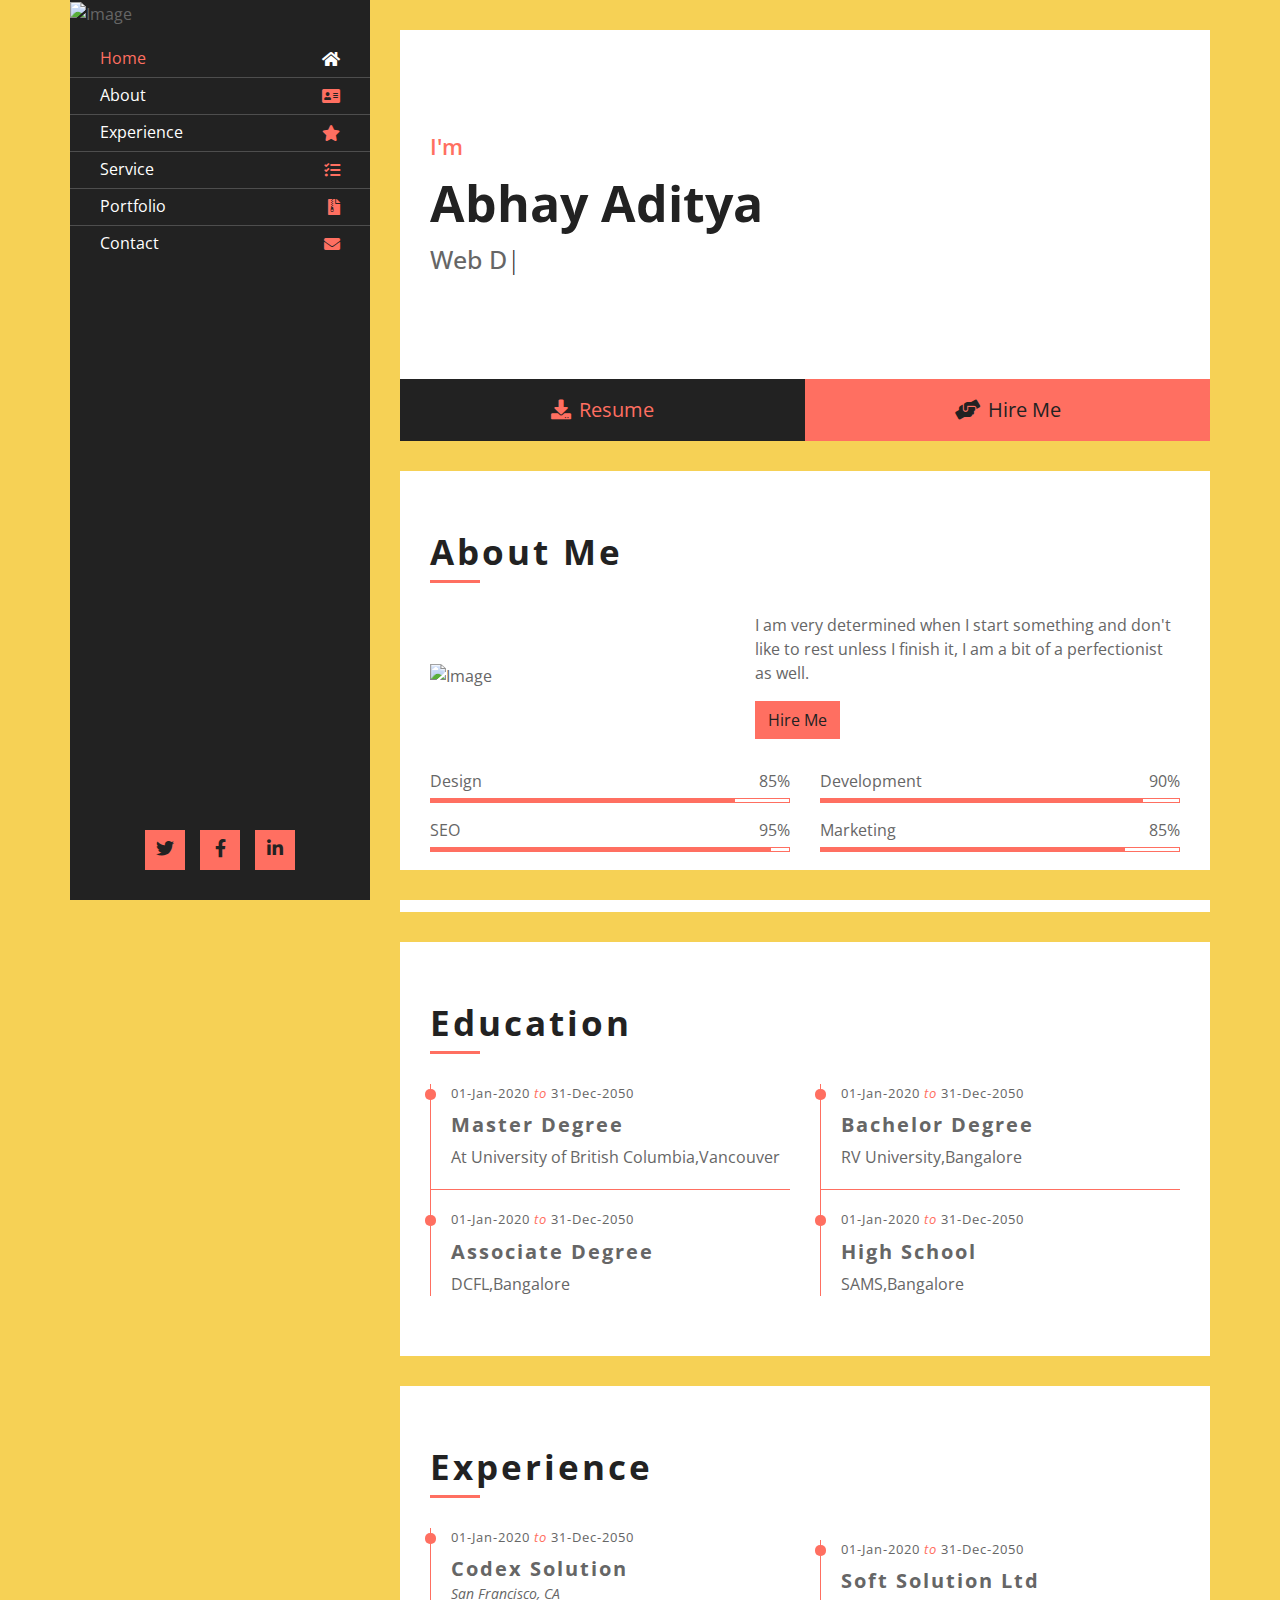
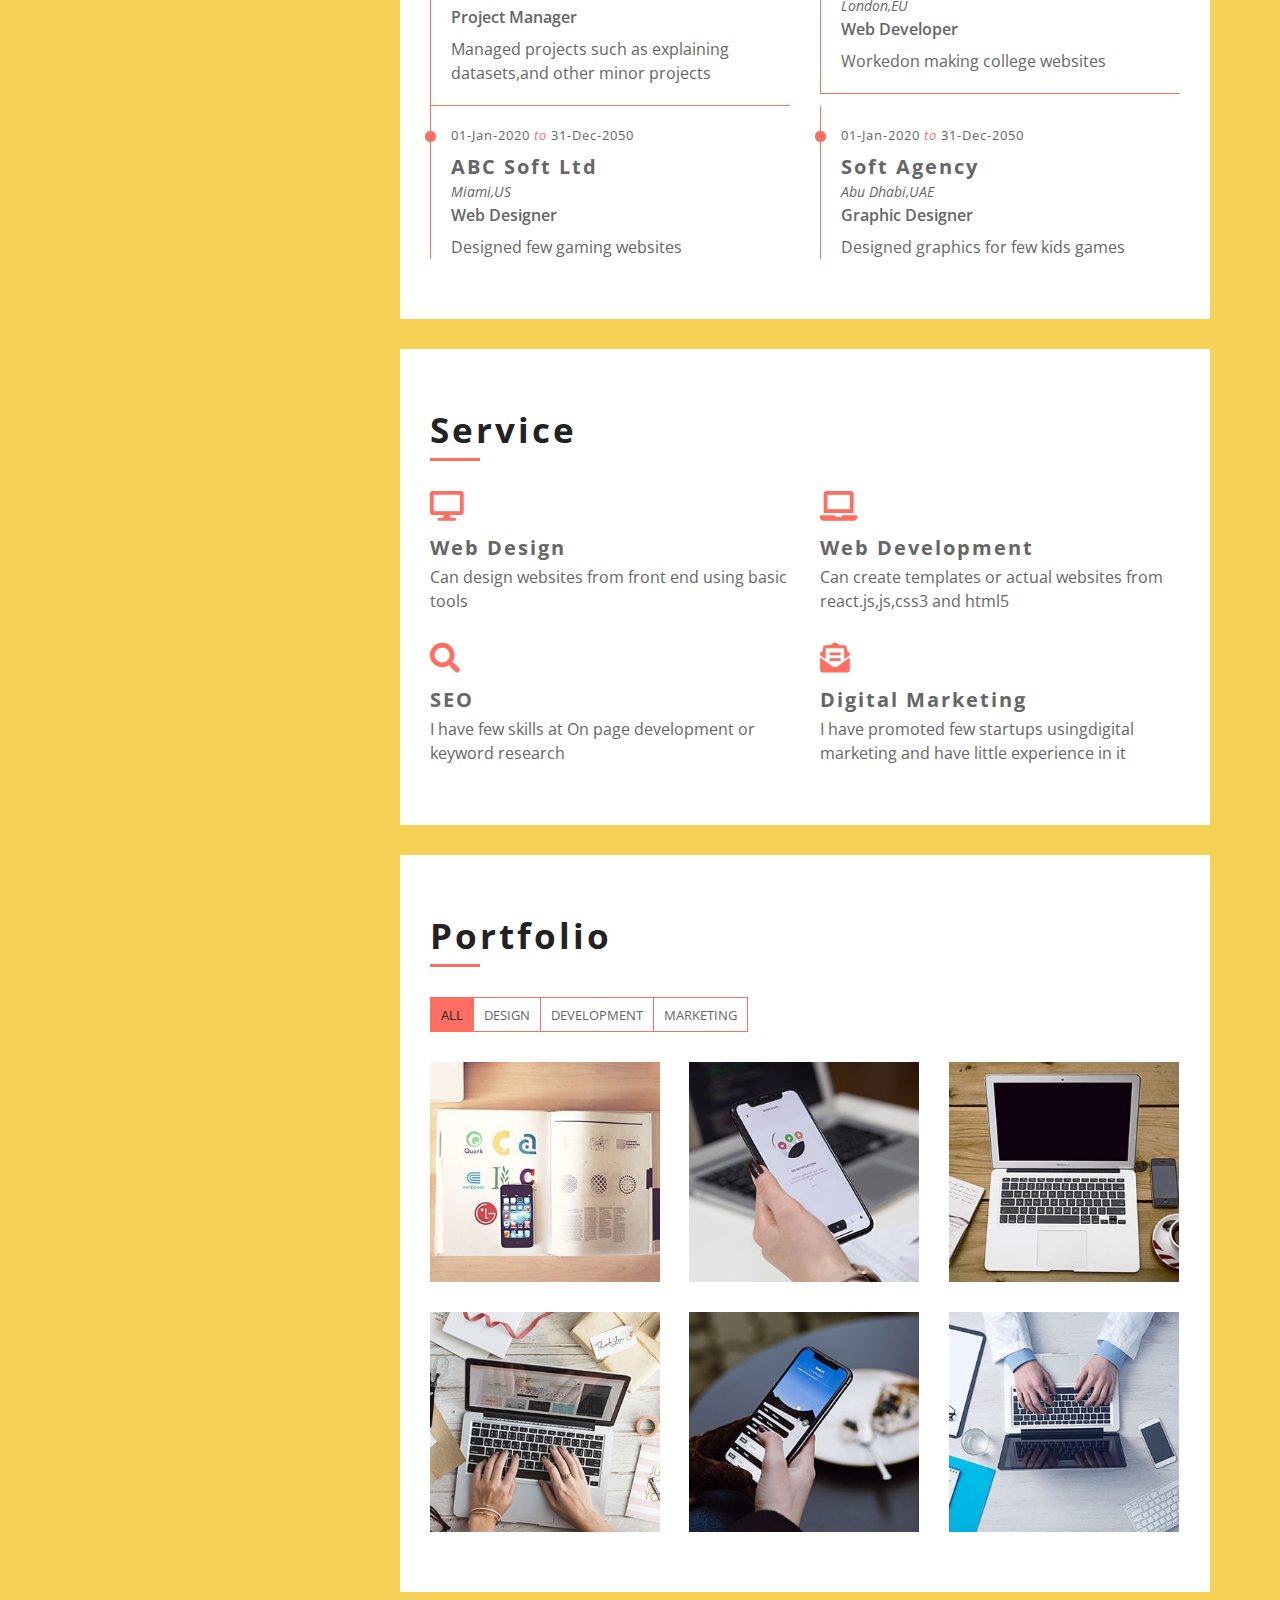
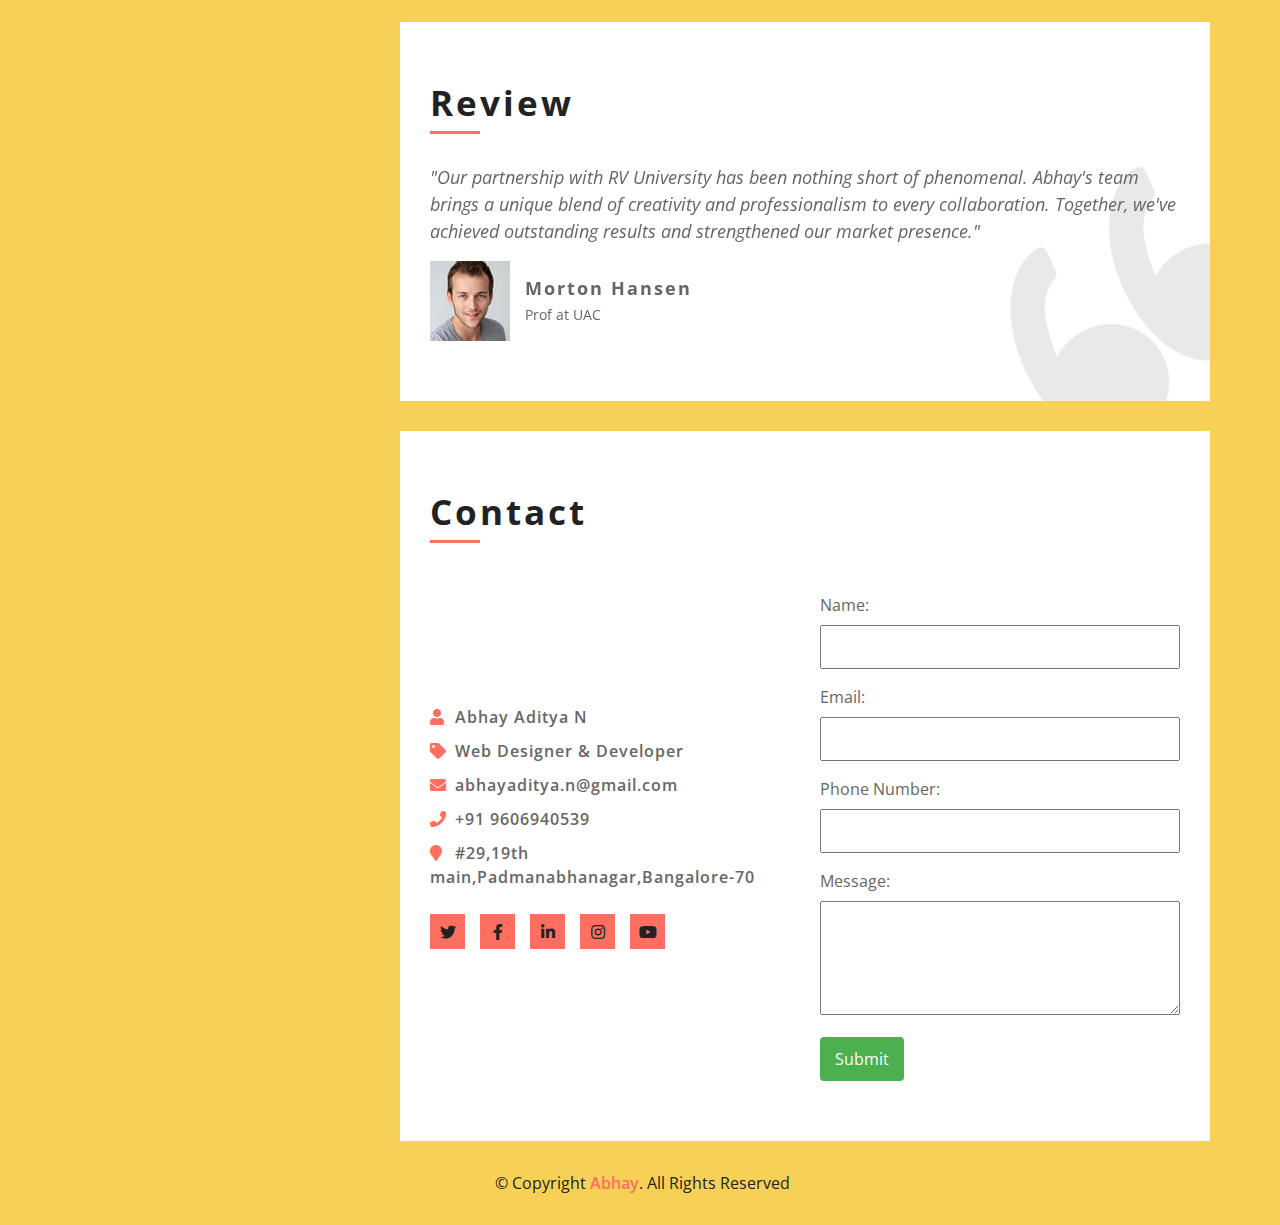
==== commit e29b2031: "Add files via upload" ====
--- a/index.html
+++ b/index.html
@@ -21,7 +21,7 @@
         <link href="lib/lightbox/css/lightbox.min.css" rel="stylesheet">
 
         <!-- Template Stylesheet -->
-        <link href="css/style.css" rel="stylesheet">
+        <link href="style.css" rel="stylesheet">
     </head>
 
     <body data-spy="scroll" data-target=".navbar" data-offset="51">
--- a/style.css
+++ b/style.css
@@ -0,0 +1,1104 @@
+/**********************************/
+/********** General CSS ***********/
+/**********************************/
+body {
+    color: #666666;
+    background: #F6D155;
+    font-family: 'Open Sans', sans-serif;
+}
+
+a {
+    color: #222222;
+    transition: all .3s;
+}
+
+a:hover,
+a:active,
+a:focus {
+    color: #FF6F61;
+    outline: none;
+    text-decoration: none;
+}
+
+.btn:focus {
+    box-shadow: none;
+}
+
+
+/**********************************/
+/****** Layout with Sidebar *******/
+/**********************************/
+.wrapper {
+    position: relative;
+    margin: 0 auto;
+    width: 100%;
+    max-width: 1140px;
+}
+
+.wrapper .sidebar {
+    position: relative;
+    width: 100%;
+    float: left;
+    background: #222222;
+}
+
+.wrapper .content {
+    position: relative;
+    width: 100%;
+    padding: 15px;
+    float: left;
+    background: #F6D155;
+}
+
+.wrapper .sidebar-header,
+.wrapper .sidebar-footer {
+    display: none;
+}
+
+.navbar {
+    padding: 15px;
+    background: #222222 !important;
+}
+
+.navbar-expand-md .navbar-nav .nav-item {
+    width: 100%;
+    border-top: 1px solid rgba(255, 255, 255, .2);
+}
+
+.navbar-expand-md .navbar-nav .nav-item:first-child{
+    border-top: none;
+}
+
+.navbar-expand-md .navbar-nav .nav-link {
+    color: #ffffff;
+    padding: 5px 15px 7px 15px;
+    transition: all .3s;
+}
+
+.navbar-expand-md .navbar-nav .nav-link i {
+    color: #FF6F61;
+    float: right;
+    padding-top: 5px;
+    transition: all .3s;
+}
+
+.navbar-expand-md .navbar-nav .nav-link:hover,
+.navbar-expand-md .navbar-nav .nav-link.active {
+    color: #FF6F61;
+}
+
+.navbar-expand-md .navbar-nav .nav-link:hover i,
+.navbar-expand-md .navbar-nav .nav-link.active i{
+    color: #ffffff;
+}
+
+
+.wrapper .sidebar,
+.wrapper .content {
+    -webkit-transition: margin 200ms ease-out;
+    -moz-transition: margin 200ms ease-out;
+    -o-transition: margin 200ms ease-out;
+    transition: margin 200ms ease-out;
+}
+
+@media (min-width: 768px) {
+    .wrapper .content {
+        padding: 30px 0px 30px 30px;
+    }
+    
+    .wrapper .content::before,
+    .wrapper .content::after {
+        position: fixed;
+        content: "";
+        width: 100%;
+        height: 30px;
+        background: #F6D155;
+        z-index: 1;
+    }
+    
+    .wrapper .content::before {
+        top: 0;
+    }
+    
+    .wrapper .content::after {
+        bottom: 0;
+    }
+    
+    .wrapper .sidebar {
+        position: fixed;
+        width: 300px;
+        height: 100%;
+        margin-left: -250px;
+        float: left;
+        overflow: auto;
+        scrollbar-width: thin;
+        scrollbar-color: gray;
+        z-index: 2;
+    }
+
+    .wrapper .sidebar:hover {
+        margin-left: 0px;
+    }
+    
+    .wrapper .content {
+        position: relative;
+        width: calc(100% - 50px);
+        margin-left: 50px;
+        float: right;
+    }
+    
+    .wrapper .sidebar:hover  .sidebar-header {
+        position: relative;
+        display: block;
+        width: 100%;
+    }
+
+    .wrapper .sidebar .sidebar-header img {
+        width: 100%;
+        height: auto;
+    }
+    
+    .navbar-brand {
+        display: none;
+    }
+    
+    .navbar {
+        padding: 15px 0;
+        flex-direction: column;
+    }
+    
+    .wrapper .sidebar:hover .navbar-expand-md .navbar-nav .nav-link {
+        padding: 5px 30px 7px 30px;
+    }
+    
+    .wrapper .sidebar::-webkit-scrollbar {
+        width: 7px;
+    }
+
+    .wrapper .sidebar::-webkit-scrollbar-track {
+        -webkit-box-shadow: inset 0 0 6px rgba(0,0,0,0.1);
+    }
+
+    .wrapper .sidebar::-webkit-scrollbar-thumb {
+        background-color: darkgrey;
+        outline: 1px solid slategrey;
+        border-radius: 7px
+    }
+    
+    .navbar-brand {
+        display: none;
+    }
+    
+    .sidebar .sidebar-footer {
+        width: 300px;
+        position: fixed;
+        bottom: 0;
+        padding: 15px;
+        font-size: 0;
+        text-align: center;
+        background: #222222;
+    }
+    
+    .sidebar .sidebar-footer a {
+        display: inline-block;
+        width: 40px;
+        height: 40px;
+        padding: 5px 0;
+        margin: 0 15px 15px 0;
+        text-align: center;
+        font-size: 18px;
+        color: #222222;
+        background: #FF6F61;
+    }
+    
+    .sidebar .sidebar-footer a:last-child {
+        margin-right: 0;
+    }
+    
+    .sidebar .sidebar-footer a:hover {
+        color: #FF6F61;
+        background: #ffffff;
+    }
+    
+    .sidebar:hover .sidebar-footer {
+        display: block;
+    }
+}
+
+@media (min-width: 992px) {
+    .wrapper .sidebar {
+        margin: 0;
+    }
+
+    .wrapper .content {
+        width: calc(100% - 300px);
+        margin-left: 300px;
+    }
+
+    .sidebar .sidebar-header {
+        position: relative;
+        display: block;
+        width: 100%;
+    }
+    
+    .navbar-expand-md .navbar-nav .nav-link {
+        padding: 5px 30px 7px 30px;
+    }
+    
+    .sidebar .sidebar-footer {
+        display: block;
+    }
+}
+
+@media (max-width: 1140px) {
+    .wrapper .content {
+        padding: 30px;
+    }
+}
+
+@media (max-width: 576px) {
+    .wrapper .content {
+        padding: 15px;
+    }
+}
+
+
+/**********************************/
+/******** Back to Top CSS *********/
+/**********************************/
+.back-to-top {
+    position: fixed;
+    display: none;
+    width: 30px;
+    height: 30px;
+    text-align: center;
+    line-height: 1;
+    font-size: 30px;
+    right: 30px;
+    bottom: 30px;
+    transition: background 0.5s;
+    z-index: 11;
+}
+
+.back-to-top i {
+    color: #222222;
+}
+
+.back-to-top i:hover {
+    color: #FF6F61;
+}
+
+.back-to-top {
+    -webkit-animation: action 1s infinite  alternate;
+    animation: action 1s infinite  alternate;
+}
+
+@-webkit-keyframes action {
+    0% { transform: translateY(0); }
+    100% { transform: translateY(-15px); }
+}
+
+@keyframes action {
+    0% { transform: translateY(0); }
+    100% { transform: translateY(-10px); }
+}
+
+
+/**********************************/
+/*********** Header CSS ***********/
+/**********************************/
+.header {
+    position: relative;
+    background: #ffffff;
+}
+
+.header .content-inner {
+    padding: 100px 30px;
+    background: url(..C:\RVU\hackathon\resume-2-master\img\hi.jpeg) right bottom no-repeat;
+    background-size: contain;
+}
+
+.header p {
+    color: #FF6F61;
+    font-size: 22px;
+    font-weight: 600;
+    margin-bottom: 10px;
+}
+
+.header h1 {
+    color: #222222;
+    font-size: 50px;
+    font-weight: 700;
+}
+
+.header h2 {
+    display: inline-block;
+    margin: 0;
+    height: 25px;
+    font-size: 25px;
+}
+
+.header .typed-text {
+    display: none;
+}
+
+.header .typed-cursor {
+    font-size: 25px;
+    font-weight: 300;
+    color: #222222;
+}
+
+.large-btn .content-inner {
+    font-size: 0;
+    border-bottom: 30px solid #F6D155;
+}
+
+.large-btn .btn {
+    position: relative;
+    width: 50%;
+    padding: 15px 0;
+    color: #FF6F61;
+    font-size: 20px;
+    background: #222222;
+    border-radius: 0;
+}
+
+.large-btn .btn:last-child {
+    color: #222222;
+    background: #FF6F61;
+}
+
+.large-btn .btn i {
+    margin-right: 8px;
+}
+
+.large-btn .btn::after {
+    position: absolute;
+    content: "";
+    width: 0;
+    height: 100%;
+    top: 0;
+    left: 0;
+    transition: all .3s;
+}
+
+.large-btn .btn:hover::after {
+    width: 100%;
+    background: rgba(255, 255, 255, .1);
+}
+
+
+/**********************************/
+/******* Content Header CSS *******/
+/**********************************/
+.content-header {
+    position: relative;
+    width: 100%;
+    margin-bottom: 30px;
+    padding-bottom: 10px;
+}
+
+.content-header h2 {
+    color: #222222;
+    font-size: 35px;
+    font-weight: 700;
+    letter-spacing: 3px;
+    margin: 0;
+}
+
+.content-header::after {
+    content: '';
+    position: absolute;
+    display: block;
+    width: 50px;
+    height: 3px;
+    bottom: 0;
+    left: 0;
+    background: #FF6F61;
+}
+
+
+/**********************************/
+/*********** About CSS ************/
+/**********************************/
+.about {
+    position: relative;
+    padding: 60px 30px;
+    background: #ffffff;
+    border-bottom: 30px solid #F6D155;
+}
+
+
+.about img {
+    width: 100%;
+    height: auto;
+}
+
+@media(max-width: 767.98px) {
+    .about img {
+        margin-bottom: 15px;
+    }
+}
+
+.about .btn {
+    border-radius: 0;
+    color: #222222;
+    background: #FF6F61;
+    transition: all .3s;
+}
+
+.about .btn:hover {
+    color: #FF6F61;
+    background: #222222;
+}
+
+.about .skills {
+    padding-top: 15px;
+}
+
+.about .skill-name {
+    margin-top: 15px;
+}
+
+.about .skill-name p {
+    display: inline-block;
+    margin-bottom: 5px;
+    font-size: 16px;
+    font-weight: 400;
+}
+
+.about .skill-name p:last-child {
+    float: right;
+}
+
+.about .progress {
+    height: 5px;
+    border: 1px solid #FF6F61;
+    border-radius: 0;
+    background: #ffffff;
+}
+
+.about .progress .progress-bar {
+    width: 1px;
+    background: #FF6F61;
+    border-radius: 0;
+    transition: 1s;
+}
+
+
+/**********************************/
+/********* Education CSS **********/
+/**********************************/
+.education {
+    position: relative;
+    padding: 60px 30px;
+    background: #ffffff;
+    border-bottom: 30px solid #F6D155;
+}
+
+.education .edu-col {
+    position: relative;
+    width: 100%;
+    padding: 20px 0 20px 20px;
+    border-left: 1px solid #FF6F61;
+    border-bottom: 1px solid #FF6F61;
+}
+
+.education .col-md-6:first-child .edu-col {
+    padding-top: 0;
+}
+
+.education .col-md-6:last-child .edu-col {
+    border-bottom: none;
+    padding-bottom: 0;
+}
+
+@media (min-width: 768px) {
+    .education .col-md-6:nth-child(-n+2) .edu-col {
+        padding-top: 0;
+    }
+
+    .education .col-md-6:last-child .edu-col,
+    .education .col-md-6:nth-last-child(2) .edu-col {
+        border-bottom: none;
+        padding-bottom: 0;
+    }
+}
+
+.education .edu-col span {
+    position: relative;
+    display: block;
+    font-size: 13px;
+    letter-spacing: 1px;
+    margin-bottom: 10px;
+}
+
+.education .edu-col span::before {
+    position: absolute;
+    content: "";
+    width: 11px;
+    height: 11px;
+    background: #FF6F61;
+    top: 5px;
+    left: -26px;
+    border-radius: 5px;
+}
+
+.education .edu-col span i {
+    color: #FF6F61;
+}
+
+.education .edu-col h3 {
+    font-size: 20px;
+    font-weight: 700;
+    letter-spacing: 2px;
+}
+
+.education .edu-col p {
+    margin: 0;
+}
+
+
+/**********************************/
+/********* Experience CSS *********/
+/**********************************/
+.experience {
+    position: relative;
+    padding: 60px 30px;
+    background: #ffffff;
+    border-bottom: 30px solid #F6D155;
+}
+
+.experience .exp-col {
+    position: relative;
+    width: 100%;
+    padding: 20px 0 20px 20px;
+    border-left: 1px solid #FF6F61;
+    border-bottom: 1px solid #FF6F61;
+}
+
+.experience .col-md-6:first-child .exp-col {
+    padding-top: 0;
+}
+
+.experience .col-md-6:last-child .exp-col {
+    border-bottom: none;
+    padding-bottom: 0;
+}
+
+@media (min-width: 768px) {
+    .experience .col-md-6:nth-child(-n+2) .exp-col {
+        padding-top: 0;
+    }
+
+    .experience .col-md-6:last-child .exp-col,
+    .experience .col-md-6:nth-last-child(2) .exp-col {
+        border-bottom: none;
+        padding-bottom: 0;
+    }
+}
+
+.experience .exp-col span {
+    position: relative;
+    display: block;
+    font-size: 13px;
+    letter-spacing: 1px;
+    margin-bottom: 10px;
+}
+
+.experience .exp-col span::before {
+    position: absolute;
+    content: "";
+    width: 11px;
+    height: 11px;
+    background: #FF6F61;
+    top: 5px;
+    left: -26px;
+    border-radius: 5px;
+}
+
+.experience .exp-col span i {
+    color: #FF6F61;
+}
+
+.experience .exp-col h3 {
+    font-size: 20px;
+    font-weight: 700;
+    letter-spacing: 2px;
+    margin-bottom: 5px;
+}
+
+.experience .exp-col h4 {
+    font-size: 14px;
+    font-weight: 400;
+    font-style: italic;
+    margin-bottom: 5px;
+}
+
+.experience .exp-col h5 {
+    font-size: 16px;
+    font-weight: 600;
+    margin-bottom: 10px;
+}
+
+.experience .exp-col p {
+    margin: 0;
+}
+
+
+/**********************************/
+/*********** Service CSS **********/
+/**********************************/
+.service {
+    position: relative;
+    padding: 60px 30px 30px 30px;
+    background: #ffffff;
+    border-bottom: 30px solid #F6D155;
+}
+
+.service .srv-col {
+    position: relative;
+    width: 100%;
+    margin-bottom: 30px;
+}
+
+.service .srv-col i {
+    font-size: 30px;
+    color: #FF6F61;
+    margin-bottom: 15px;
+}
+
+.service .srv-col h3 {
+    font-size: 20px;
+    font-weight: 700;
+    letter-spacing: 2px;
+    margin-bottom: 5px;
+}
+
+.experience .exp-col h4 {
+    font-size: 14px;
+    font-weight: 400;
+    font-style: italic;
+    margin-bottom: 5px;
+}
+
+.experience .exp-col h5 {
+    font-size: 16px;
+    font-weight: 600;
+    margin-bottom: 10px;
+}
+
+.experience .exp-col p {
+    margin: 0;
+}
+
+
+/**********************************/
+/********** Portfolio CSS *********/
+/**********************************/
+.portfolio {
+    position: relative;
+    padding: 60px 30px 30px 30px;
+    background: #ffffff;
+    border-bottom: 30px solid #F6D155;
+}
+
+.portfolio #portfolio-flters {
+    padding: 0;
+    margin: -15px 0 30px 0;
+    list-style: none;
+    font-size: 0;
+}
+
+.portfolio #portfolio-flters li {
+    cursor: pointer;
+    margin: 15px -1px 0 0;
+    display: inline-block;
+    height: 35px;
+    padding: 10px;
+    color: #666666;
+    font-size: 13px;
+    line-height: 15px;
+    text-transform: uppercase;
+    border: 1px solid #FF6F61;
+    background: #ffffff;
+    transition: all 0.3s ease-in-out;
+}
+
+.portfolio #portfolio-flters li:hover,
+.portfolio #portfolio-flters li.filter-active {
+    background: #FF6F61;
+    color: #222222;
+}
+
+.portfolio .portfolio-item {
+    position: relative;
+    height: 250px;
+    overflow: hidden;
+}
+
+.portfolio .portfolio-item figure {
+    background: #ffffff;
+    overflow: hidden;
+    height: 220px;
+    position: relative;
+    border-radius: 0;
+    margin: 0; 
+}
+
+.portfolio .portfolio-item figure img {
+    width: 100%; 
+    height: 100%; 
+    object-fit: cover; 
+}
+
+.portfolio .portfolio-item figure:hover img {
+    opacity: 0.3;
+    transition: 0.3s;
+}
+
+.portfolio .portfolio-item figure .link-preview,
+.portfolio .portfolio-item figure .link-details,
+.portfolio .portfolio-item figure .portfolio-title {
+    position: absolute;
+    display: inline-block;
+    opacity: 0;
+    line-height: 1;
+    text-align: center;
+    width: 45px;
+    height: 35px;
+    background: #FF6F61;
+    transition: 0.2s linear;
+}
+
+.portfolio .portfolio-item figure .link-preview i,
+.portfolio .portfolio-item figure .link-details i {
+    color: #222222;
+    padding-top: 10px;
+    font-size: 16px;
+}
+
+.portfolio .portfolio-item figure .link-preview:hover,
+.portfolio .portfolio-item figure .link-details:hover {
+    background: #222222;
+}
+
+.portfolio .portfolio-item figure .link-preview:hover i,
+.portfolio .portfolio-item figure .link-details:hover i {
+    color: #FF6F61;
+}
+
+.portfolio .portfolio-item figure .link-preview {
+    left: 50%;
+    top: calc(25% - 18px);
+}
+
+.portfolio .portfolio-item figure .link-details {
+    right: 50%;
+    top: calc(25% - 18px);
+}
+
+.portfolio .portfolio-item figure .portfolio-title {
+    margin: 0;
+    width: 100%;
+    height: 50%;
+    left: 0;
+    right: 0;
+    top: 100%;
+    padding: 30px 10px;
+    color: #222222;
+    font-size: 16px;
+    font-weight: 600;
+    background: rgba(255, 111, 97, .5);
+    border-radius: 0;
+}
+
+.portfolio .portfolio-item figure .portfolio-title:hover {
+    text-decoration: none;
+}
+
+.portfolio .portfolio-item figure .portfolio-title span {
+    display: block;
+    margin-top: 10px;
+    font-family: 'Open Sans', sans-serif;
+    font-size: 13px;
+    font-weight: 300;
+}
+
+.portfolio .portfolio-item figure:hover .link-preview {
+    opacity: 1;
+    left: calc(50% - 61px);
+}
+
+.portfolio .portfolio-item figure:hover .link-details {
+    opacity: 1;
+    right: calc(50% - 61px);
+}
+
+.portfolio .portfolio-item figure:hover .portfolio-title {
+    opacity: 1;
+    top: 50%;
+}
+
+
+/**********************************/
+/*********** Review CSS ***********/
+/**********************************/
+.review {
+    position: relative;
+    background: #ffffff;
+    border-bottom: 30px solid #F6D155;
+}
+
+.review .content-inner {
+    position: relative;
+    padding: 60px 30px;
+    background: url(../img/quote.png) right bottom no-repeat;
+}
+
+.review .review-text p {
+    font-size: 18px;
+    font-style: italic;
+}
+
+.review .review-img {
+    display: flex;
+    align-items: center;
+}
+
+.review .review-img img {
+    width: 80px; 
+    height: 80px; 
+    object-fit: cover;
+    margin-right: 15px;
+}
+
+.review .review-name h3 {
+    font-size: 18px;
+    font-weight: 700;
+    letter-spacing: 2px;
+    margin-bottom: 5px;
+}
+
+.review .review-name p {
+    font-size: 14px;
+    margin-bottom: 0;
+}
+
+.review .review-text .ratting {
+    margin-bottom: 5px;
+}
+
+.review .review-text .ratting i {
+    color: #FF6F61;
+    font-size: 14px;
+}
+
+.review .slick-slider:hover .slick-prev {
+    left: 30px;
+}
+
+.review .slick-slider:hover .slick-next {
+    right: 30px;
+}
+
+.review-slider .slick-prev,
+.review-slider .slick-next {
+    width: 35px;
+    height: 35px;
+    z-index: 1;
+    opacity: 0;
+    transition: .5s;
+    background: rgba(255, 111, 97, .7);
+}
+
+.review-slider .slick-prev {
+    left: 55px;
+}
+
+.review-slider .slick-next {
+    right: 55px;
+}
+
+.review-slider.slick-slider:hover .slick-prev {
+    left: 15px;
+    opacity: 1;
+}
+
+.review-slider.slick-slider:hover .slick-next {
+    right: 15px;
+    opacity: 1;
+}
+
+.review-slider .slick-prev:hover,
+.review-slider .slick-prev:focus,
+.review-slider .slick-next:hover,
+.review-slider .slick-next:focus {
+    background: rgba(0, 0, 0, .7);
+}
+
+.review-slider .slick-prev:hover::before,
+.review-slider .slick-prev:focus::before,
+.review-slider .slick-next:hover::before,
+.review-slider .slick-next:focus::before {
+    color: #FF6F61;
+}
+
+.review-slider .slick-prev::before,
+.review-slider .slick-next::before {
+    font-family: "Font Awesome 5 Free";
+    font-weight: 900;
+    font-size: 18px;
+    color: #ffffff;
+}
+
+.review-slider .slick-prev::before {
+    content: "\f104";
+}
+
+.review-slider .slick-next::before {
+    content: "\f105";
+}
+
+.review-slider .slick-dots {
+    bottom: 15px;
+}
+
+.review-slider .slick-dots li button:before {
+    color: #ffffff;
+    font-size: 15px;
+}
+
+.review-slider .slick-dots li.slick-active button:before {
+    color: #FF6F61;
+}
+
+.review-slider.slick-slider {
+    margin-bottom: 0;
+}
+
+
+/**********************************/
+/*********** Contact CSS ***********/
+/**********************************/
+.contact {
+    position: relative;
+    padding: 60px 30px 30px 30px;
+    background: #ffffff;
+}
+
+.contact .contact-info {
+    position: relative;
+    width: 100%;
+    margin-bottom: 30px;
+}
+
+.contact .contact-info p {
+    font-size: 16px;
+    font-weight: 600;
+    letter-spacing: 1px;
+    margin-bottom: 10px;
+}
+
+.contact .contact-info p i {
+    width: 25px;
+    color: #FF6F61;
+}
+
+.contact .contact-info p a {
+    color: #666666;
+}
+
+.contact .contact-info p a:hover {
+    color: #FF6F61;
+    text-decoration: none;
+}
+
+.contact .social {
+    font-size: 0;
+}
+
+.contact .social a {
+    width: 35px;
+    height: 35px;
+    padding: 5px 0;
+    color: #222222;
+    background: #FF6F61;
+    border-radius: 0;
+    margin-top: 15px;
+    margin-right: 15px;
+    transition: all .3s;
+}
+
+.contact .social a:last-child {
+    margin-right: 0;
+}
+
+.contact .social a:hover {
+    color: #FF6F61;
+    background: #222222;
+}
+
+.contact .form {
+    position: relative;
+    width: 100%;
+    margin-bottom: 30px;
+}
+
+.contact .form .form-control {
+    border-radius: 0;
+}
+
+.contact .form .form-control:focus {
+    box-shadow: none;
+    border-color: #FF6F61;
+}
+
+.contact .form .btn {
+    color: #222222;
+    background: #FF6F61;
+    border-radius: 0;
+    transition: all .3s;
+}
+
+.contact .form .btn:hover {
+    color: #FF6F61;
+    background: #222222;
+}
+
+
+/**********************************/
+/*********** Footer CSS ***********/
+/**********************************/
+.footer {
+    position: relative;
+    width: 100%;
+    padding: 30px 30px 0 30px;
+    background: #F6D155;
+}
+
+.footer .col-md-6:last-child {
+    text-align: right;
+}
+
+@media(max-width: 767.98px) {
+    .footer .col-md-6,
+    .footer .col-md-6:last-child{
+        text-align: center;
+    }
+}
+
+.footer p {
+    color: #222222;
+    margin: 0;
+}
+
+.footer a {
+    color: #FF6F61;
+    font-weight: 600;
+}
+
+.footer a:hover {
+    color: #222222;
+}
+
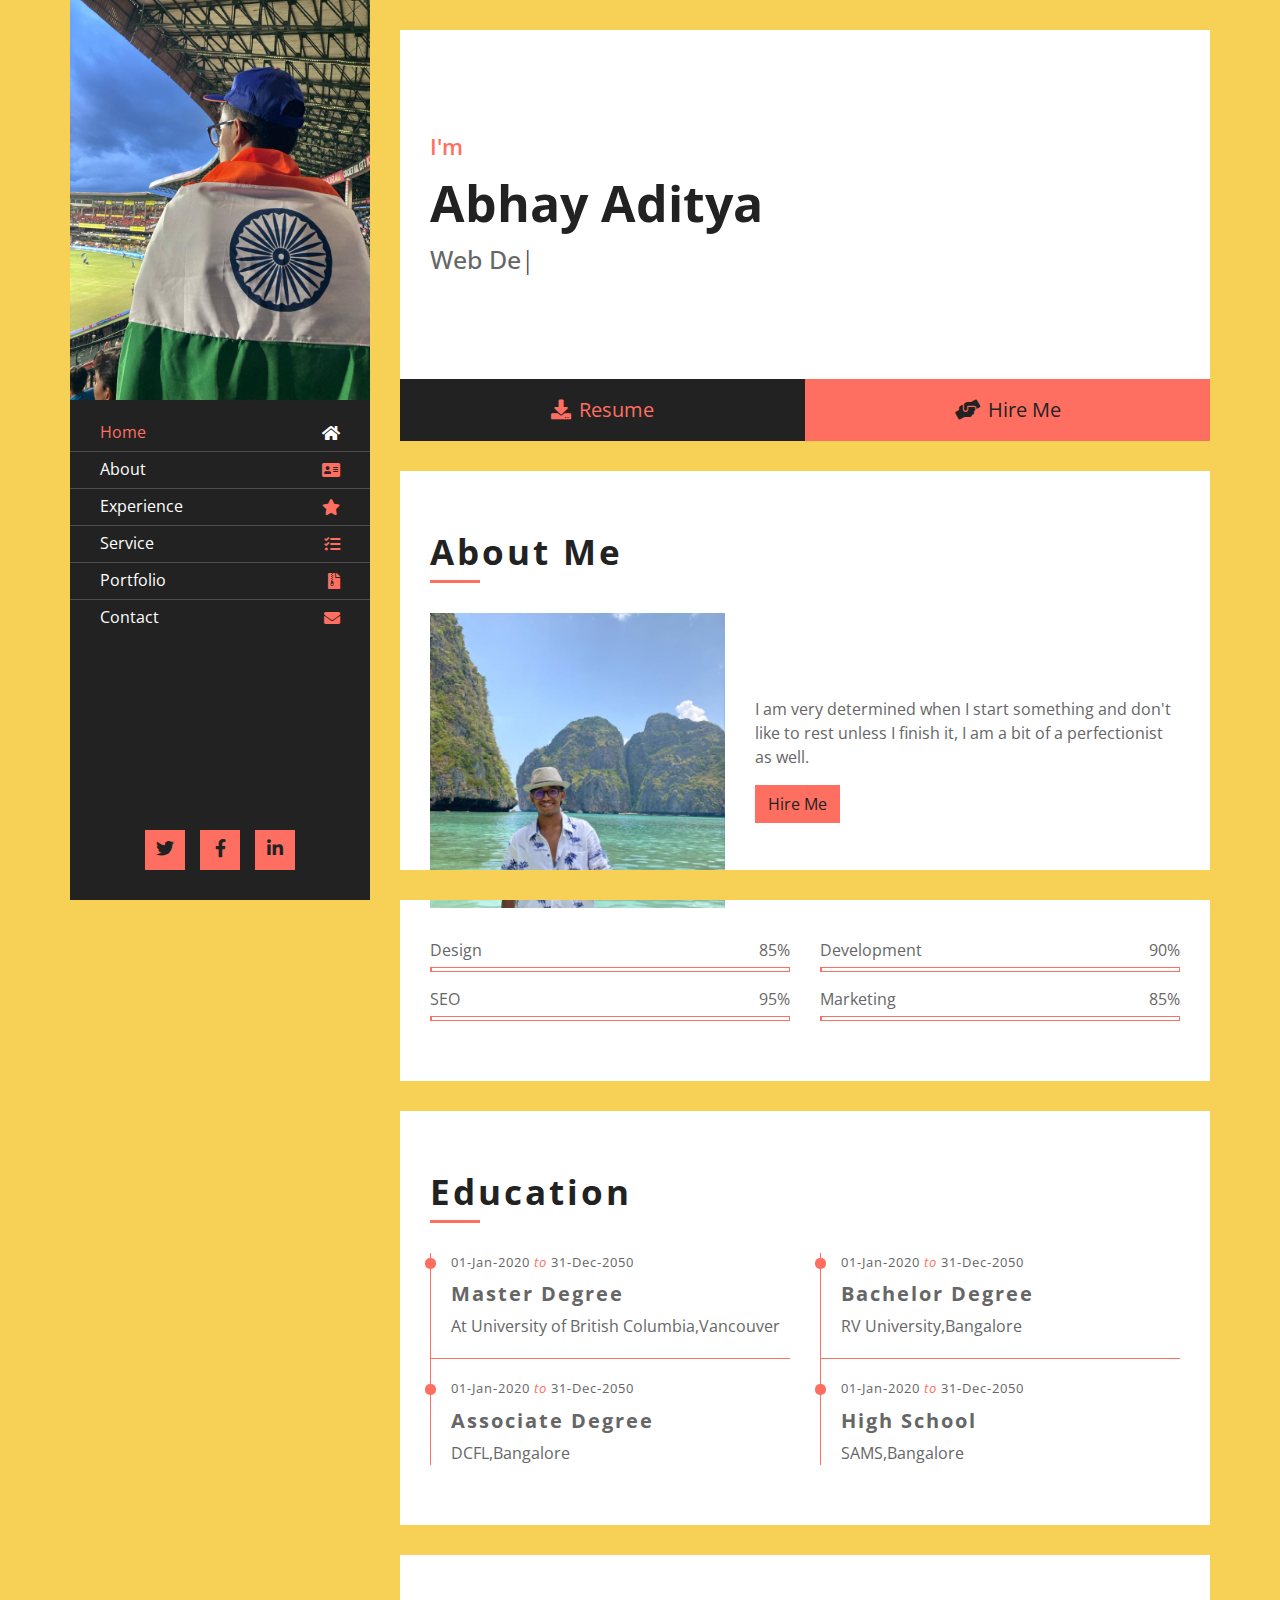
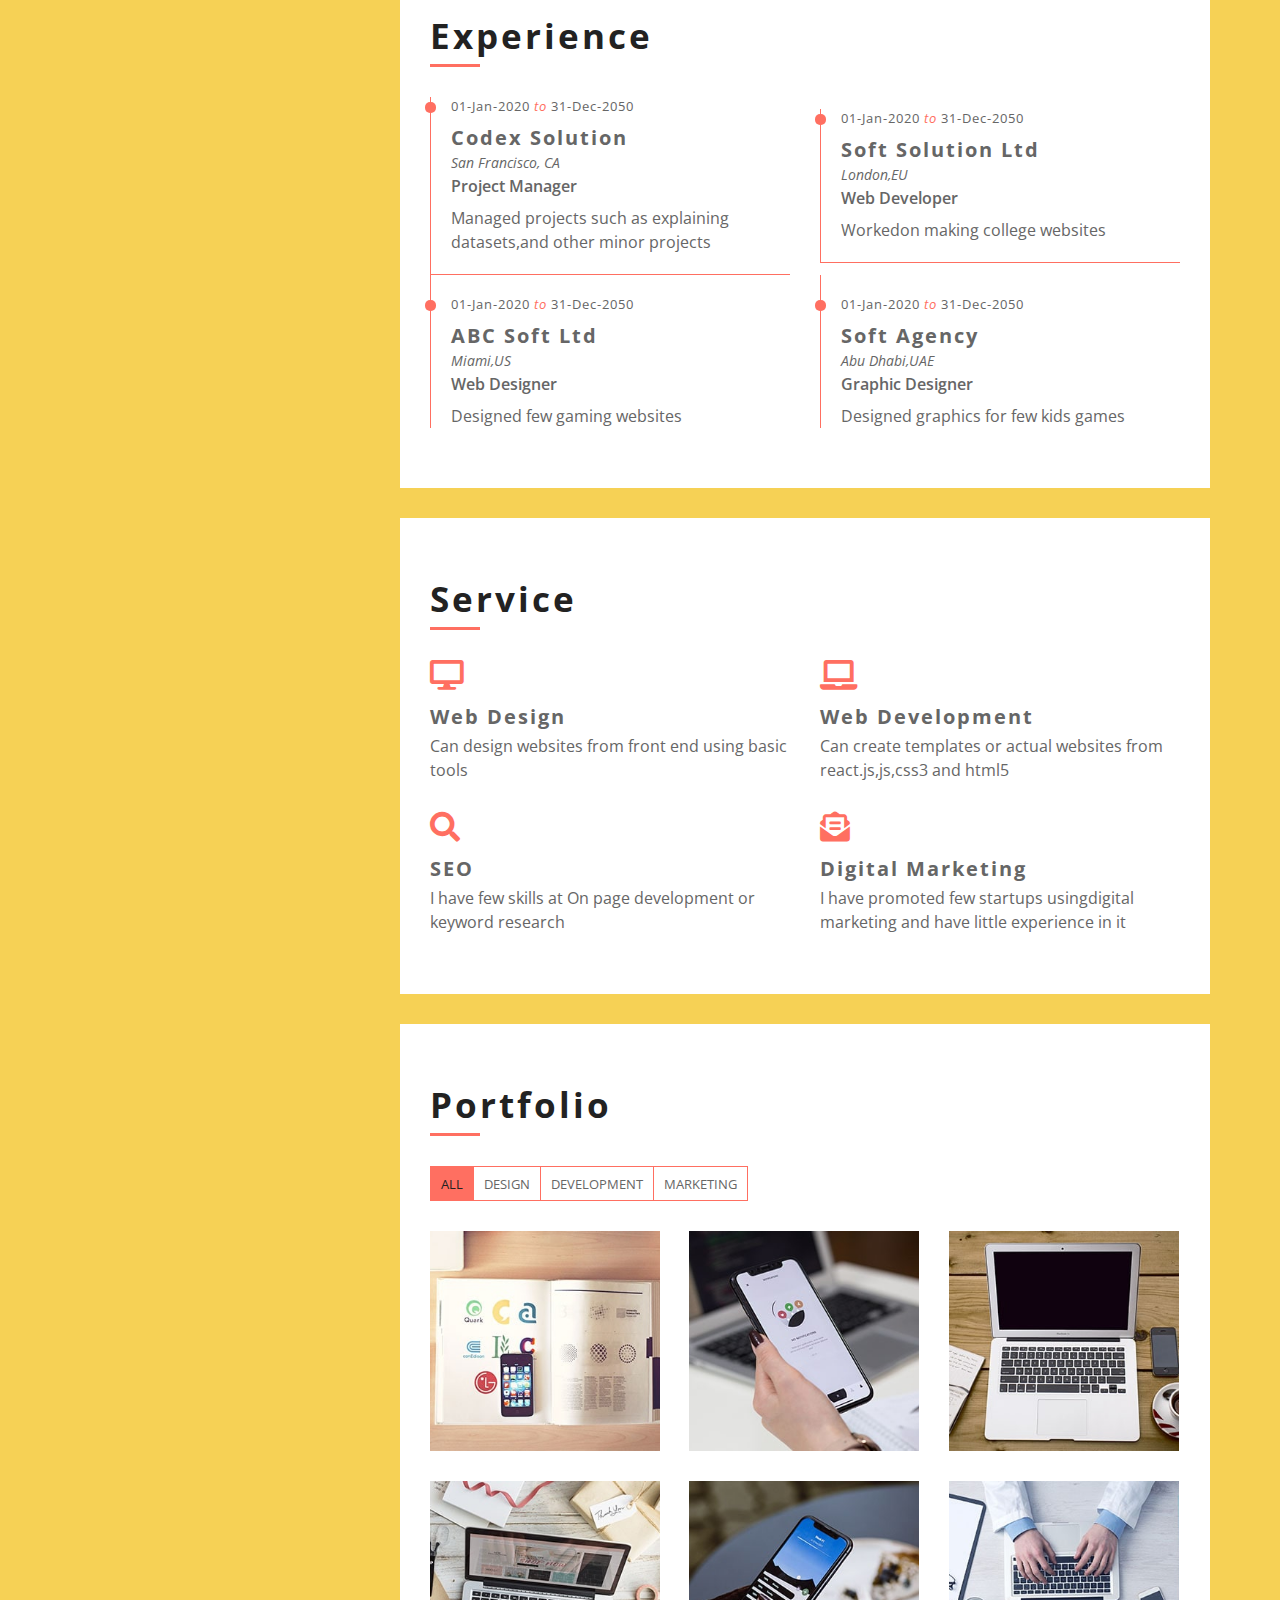
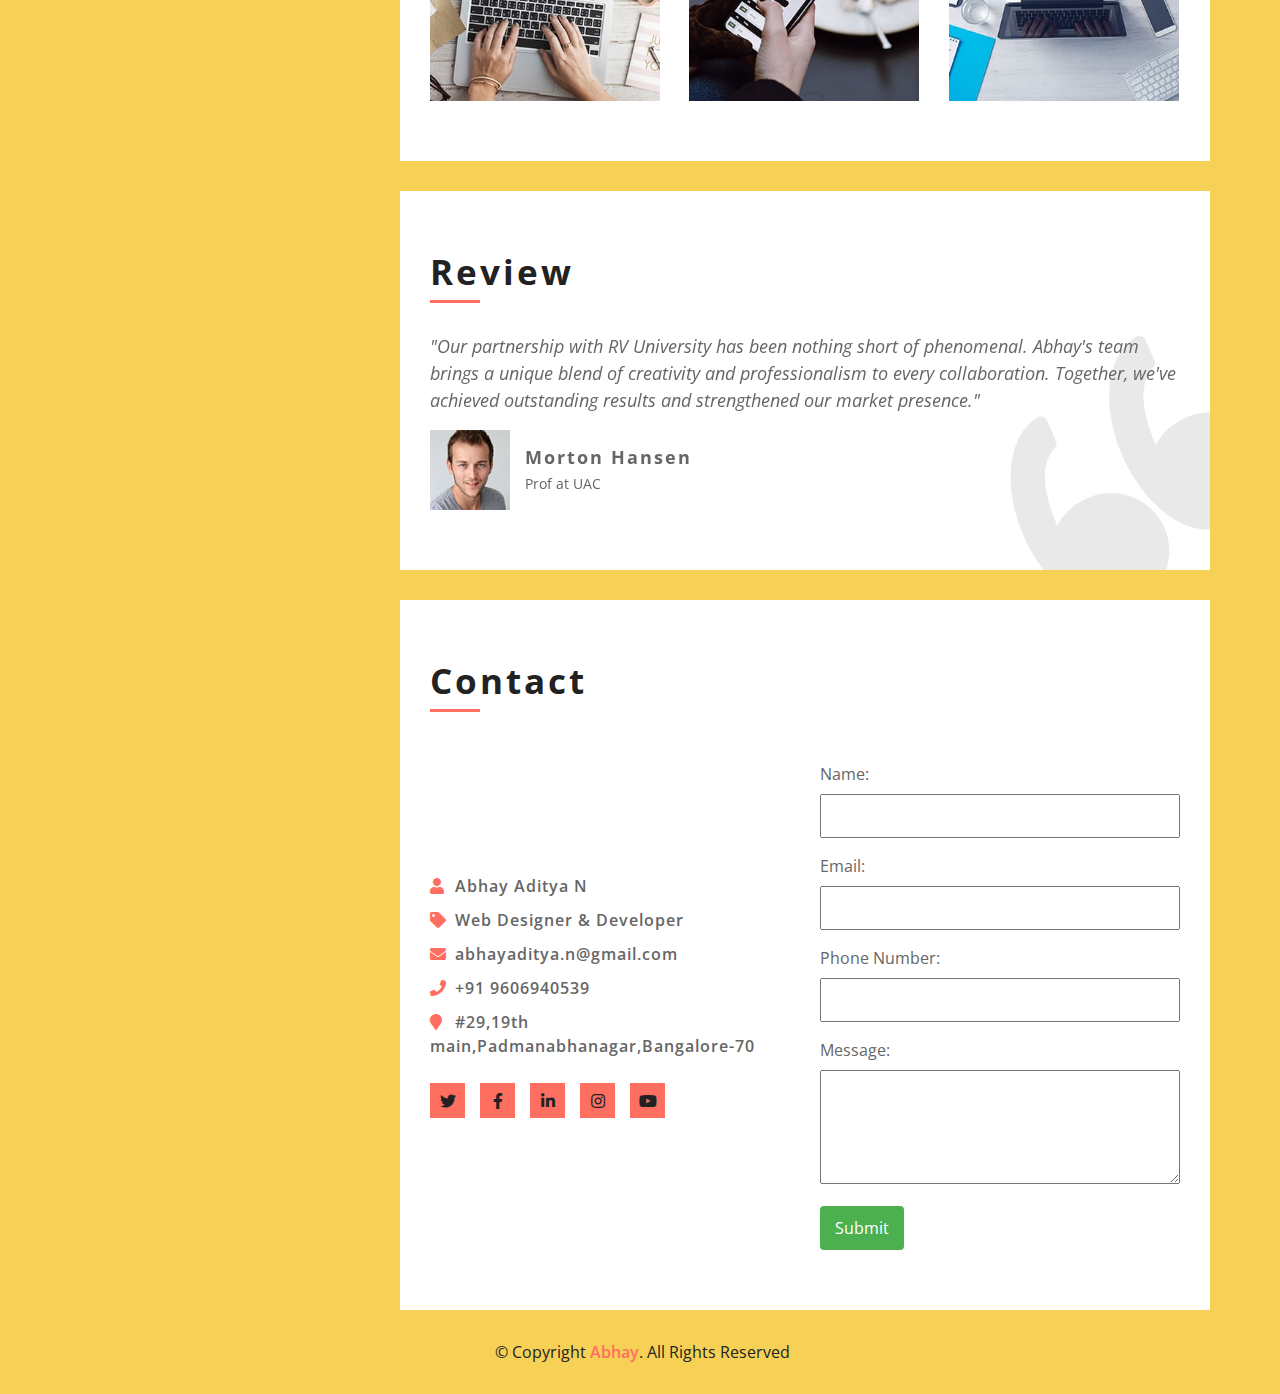
==== commit 06221f7e: "index.html" ====
--- a/index.html
+++ b/index.html
@@ -28,7 +28,7 @@
         <div class="wrapper">
             <div class="sidebar">
                 <div class="sidebar-header">
-                    <img src="C:\RVU\hackathon\resume-2-master\img\me.jpeg" alt="Image">
+                    <img src="me.jpeg" alt="Image">
                 </div>
                 <div class="sidebar-content">
                     <nav class="navbar navbar-expand-md bg-dark navbar-dark">
@@ -95,7 +95,7 @@
                         </div>
                         <div class="row align-items-center">
                             <div class="col-md-6 col-lg-5">
-                                <img src="C:\RVU\hackathon\resume-2-master\img\pfp.jpg" alt="Image">
+                                <img src="pfp.jpg" alt="Image">
                             </div>
                             <div class="col-md-6 col-lg-7">
                                 <p>
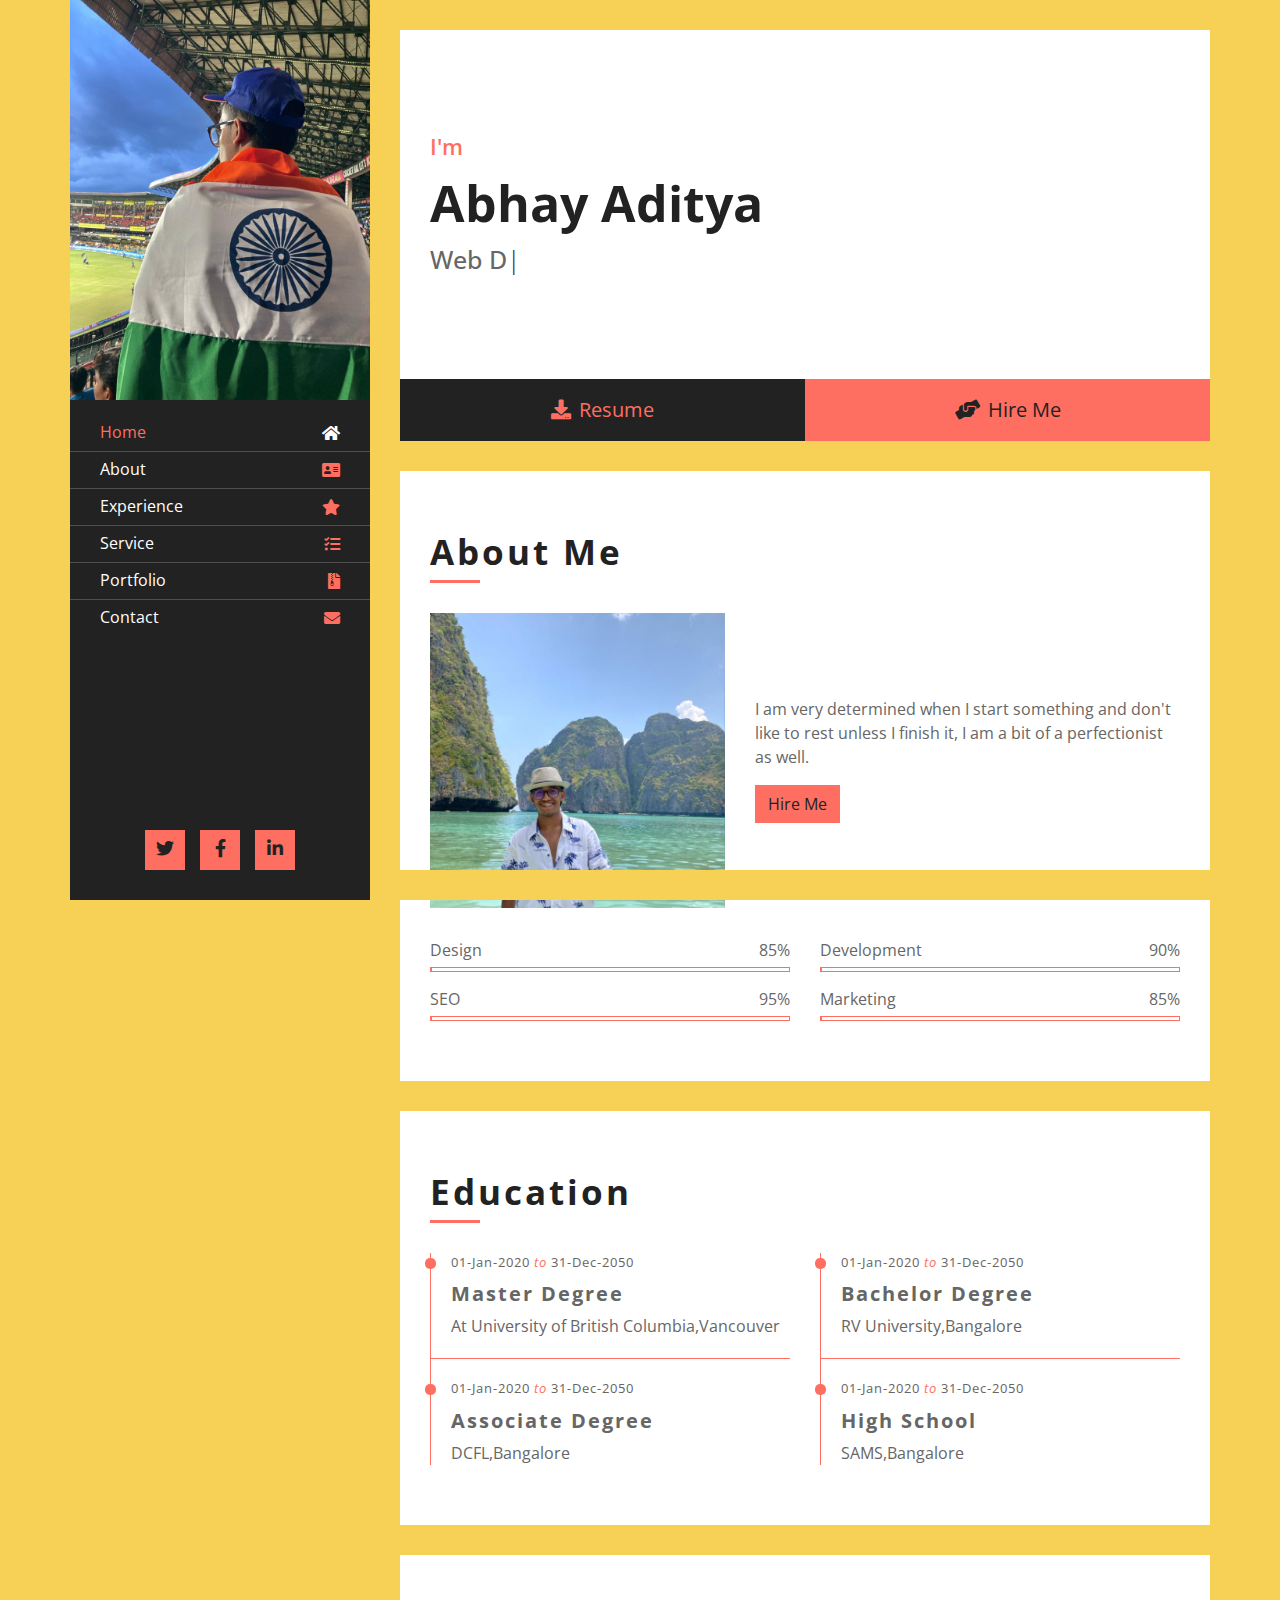
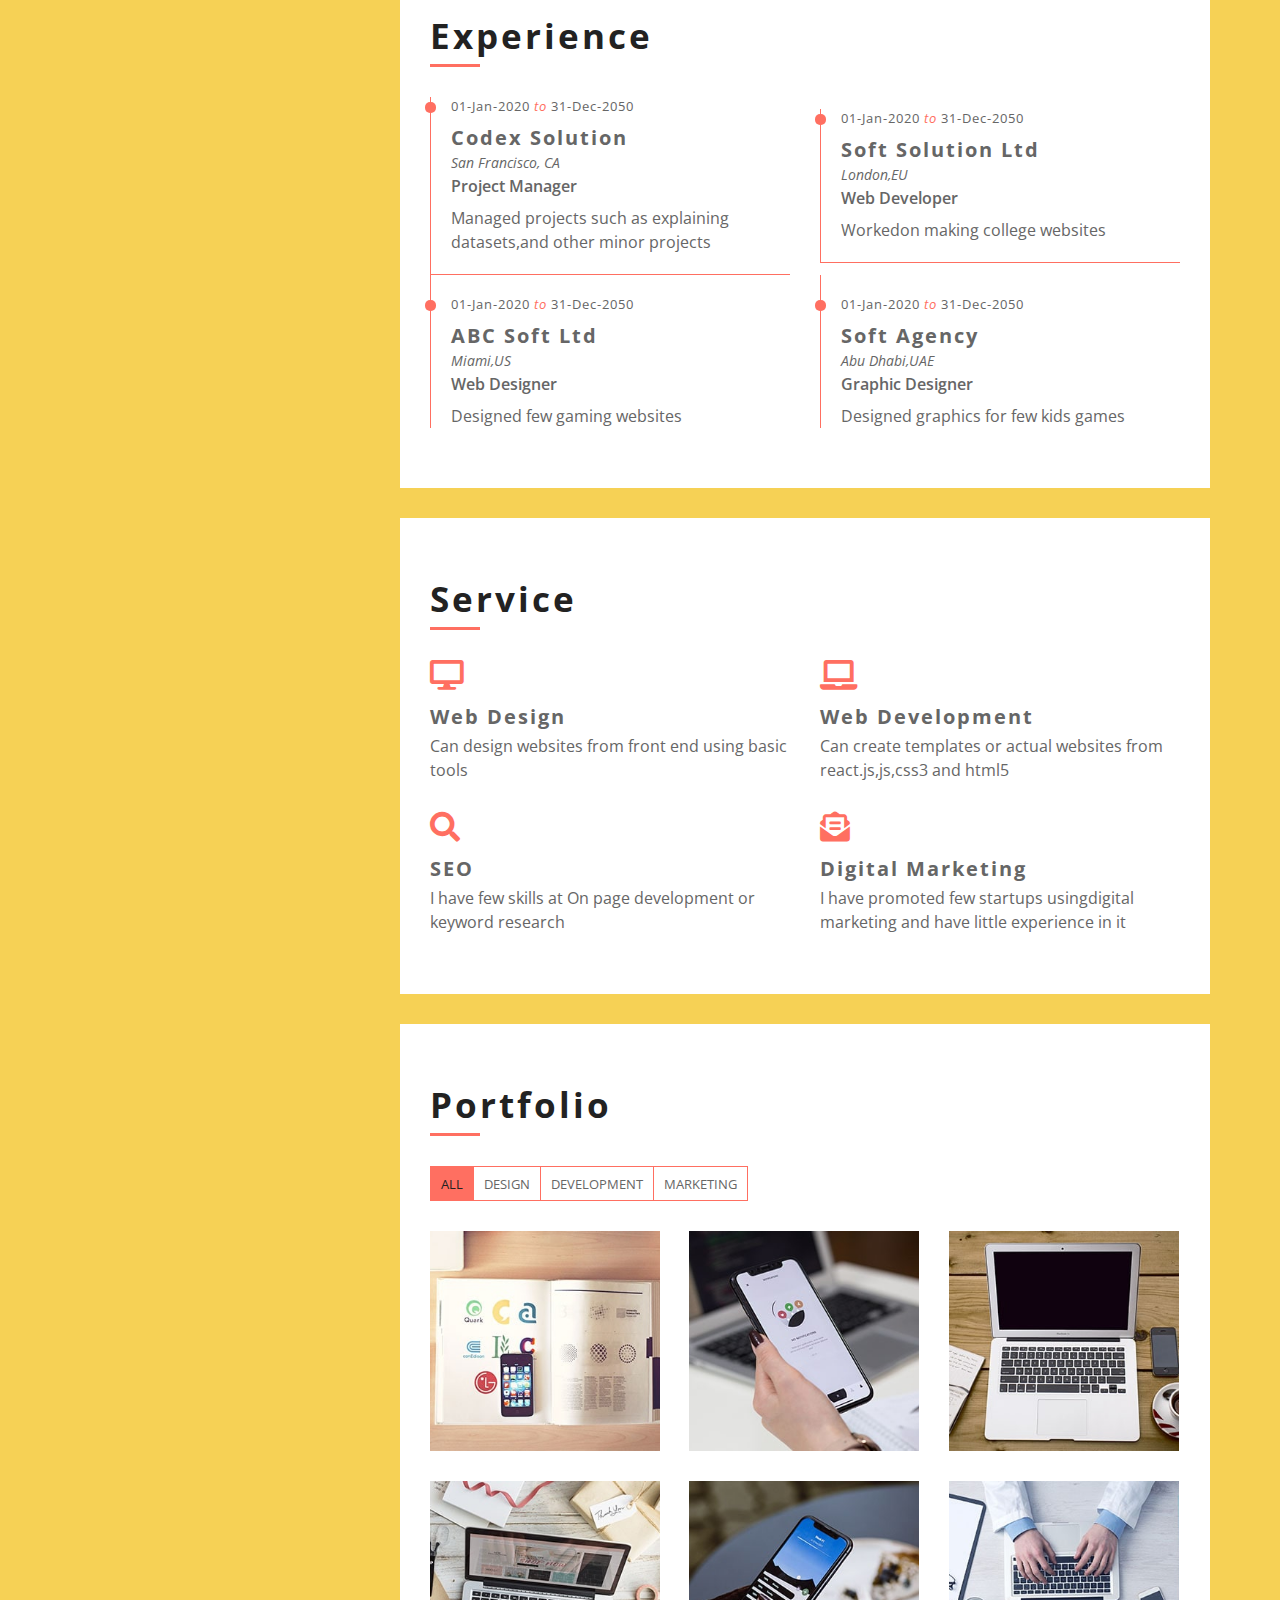
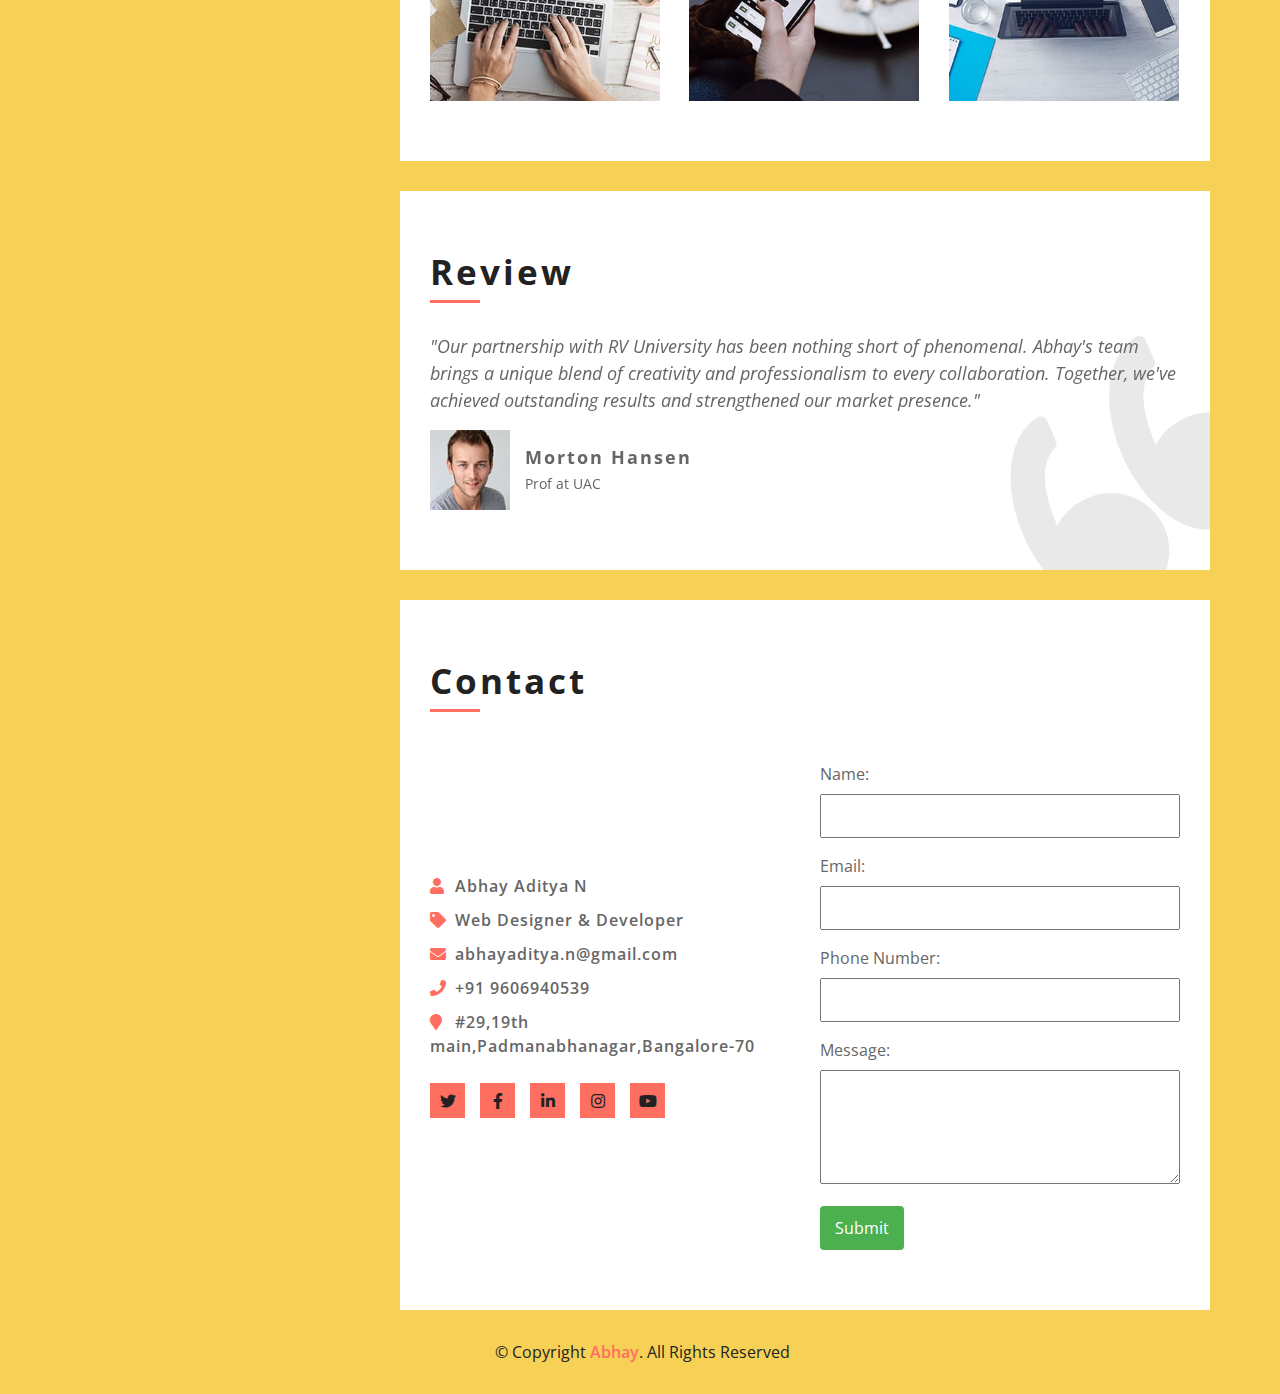
==== commit aac8af9a: "index.html" ====
--- a/index.html
+++ b/index.html
@@ -61,9 +61,9 @@
                     </nav>
                 </div>
                 <div class="sidebar-footer">
-                    <a href="https://twitter.com/i/flow/login"><i class="fab fa-twitter"></i></a>
-                    <a href="https://www.facebook.com/"><i class="fab fa-facebook-f"></i></a>
-                    <a href="https://www.linkedin.com/home/?originalSubdomain=in"><i class="fab fa-linkedin-in"></i></a>
+                    <a href="https://twitter.com/AbhayAdity30933"><i class="fab fa-twitter"></i></a>
+                    <a href="https://www.facebook.com/profile.php?id=61554948017061"><i class="fab fa-facebook-f"></i></a>
+                    <a href="https://www.linkedin.com/in/abhay-aditya-366325295/"><i class="fab fa-linkedin-in"></i></a>
                 </div>
             </div>
             <div class="content">
@@ -439,11 +439,11 @@
                                     <p><i class="fa fa-phone"></i><a href="tel:+1234567890">+91 9606940539</a></p>
                                     <p><i class="fa fa-map-marker"></i>#29,19th main,Padmanabhanagar,Bangalore-70</p>
                                     <div class="social">
-                                        <a class="btn" href="https://twitter.com/i/flow/login"><i class="fab fa-twitter"></i></a>
-                                        <a class="btn" href="https://www.facebook.com/"><i class="fab fa-facebook-f"></i></a>
-                                        <a class="btn" href="https://www.linkedin.com/home/?originalSubdomain=in"><i class="fab fa-linkedin-in"></i></a>
-                                        <a class="btn" href="https://www.instagram.com/"><i class="fab fa-instagram"></i></a>
-                                        <a class="btn" href="https://www.youtube.com/"><i class="fab fa-youtube"></i></a>
+                                        <a class="btn" href="https://twitter.com/AbhayAdity30933"><i class="fab fa-twitter"></i></a>
+                                        <a class="btn" href="https://www.facebook.com/profile.php?id=61554948017061"><i class="fab fa-facebook-f"></i></a>
+                                        <a class="btn" href="https://www.linkedin.com/in/abhay-aditya-366325295/"><i class="fab fa-linkedin-in"></i></a>
+                                        <a class="btn" href="https://www.instagram.com/_abhay.aditya_/"><i class="fab fa-instagram"></i></a>
+                                        <a class="btn" href="https://www.youtube.com/channel/UCJUprsLt_dL6KLBPDzAkexg"><i class="fab fa-youtube"></i></a>
                                     </div>
                                 </div>
                             </div>
